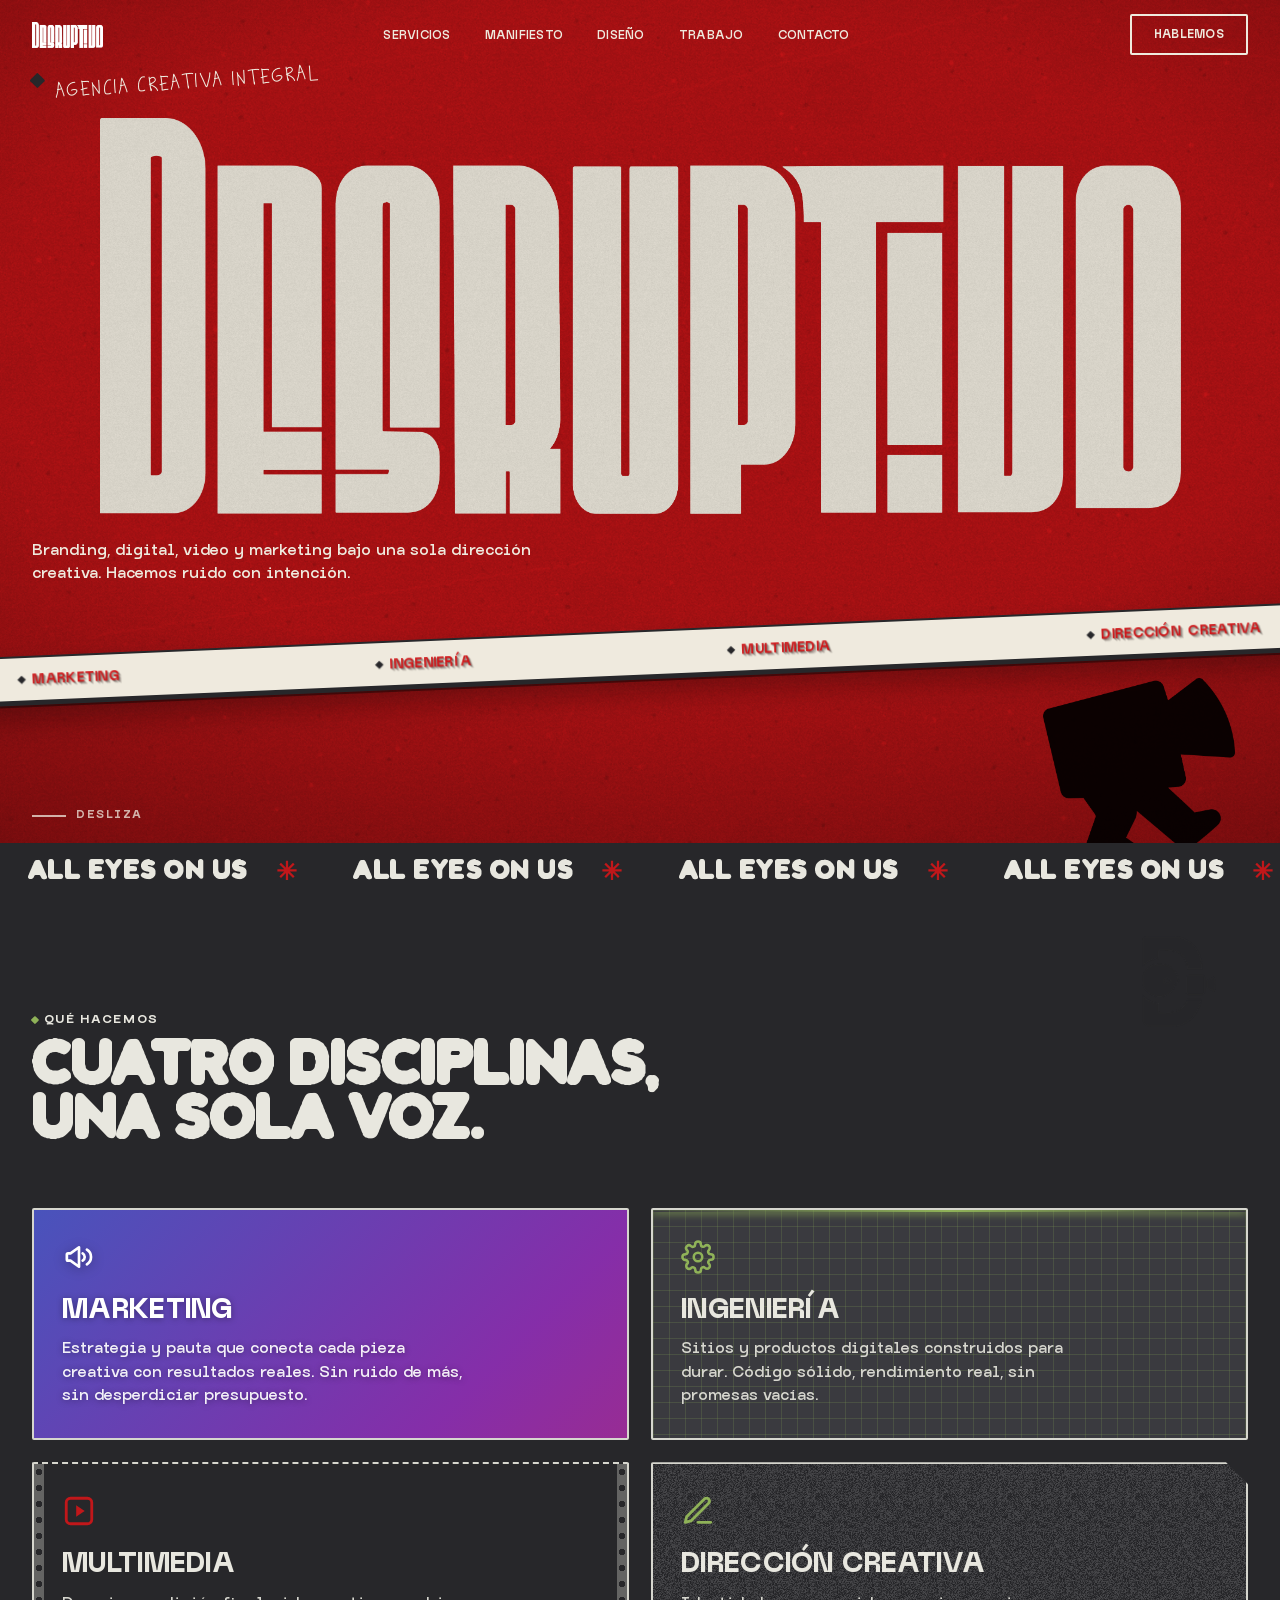
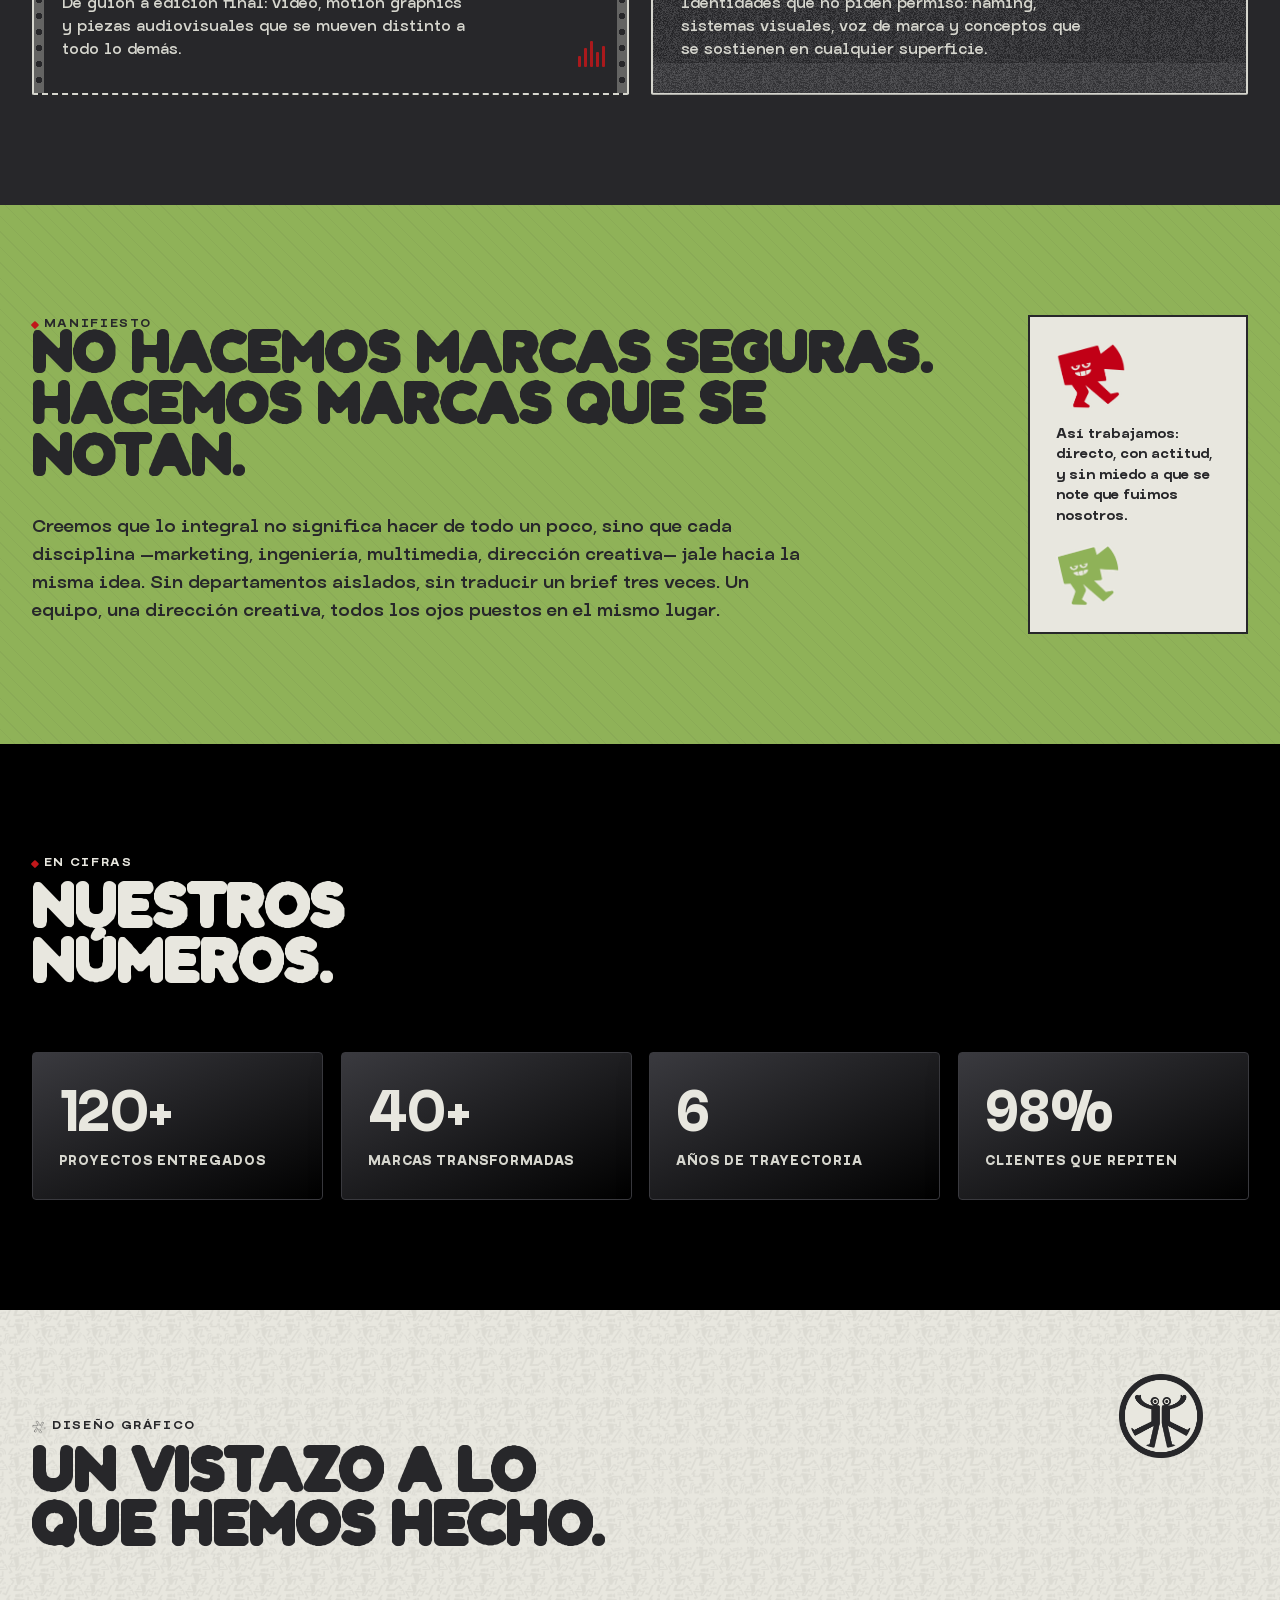
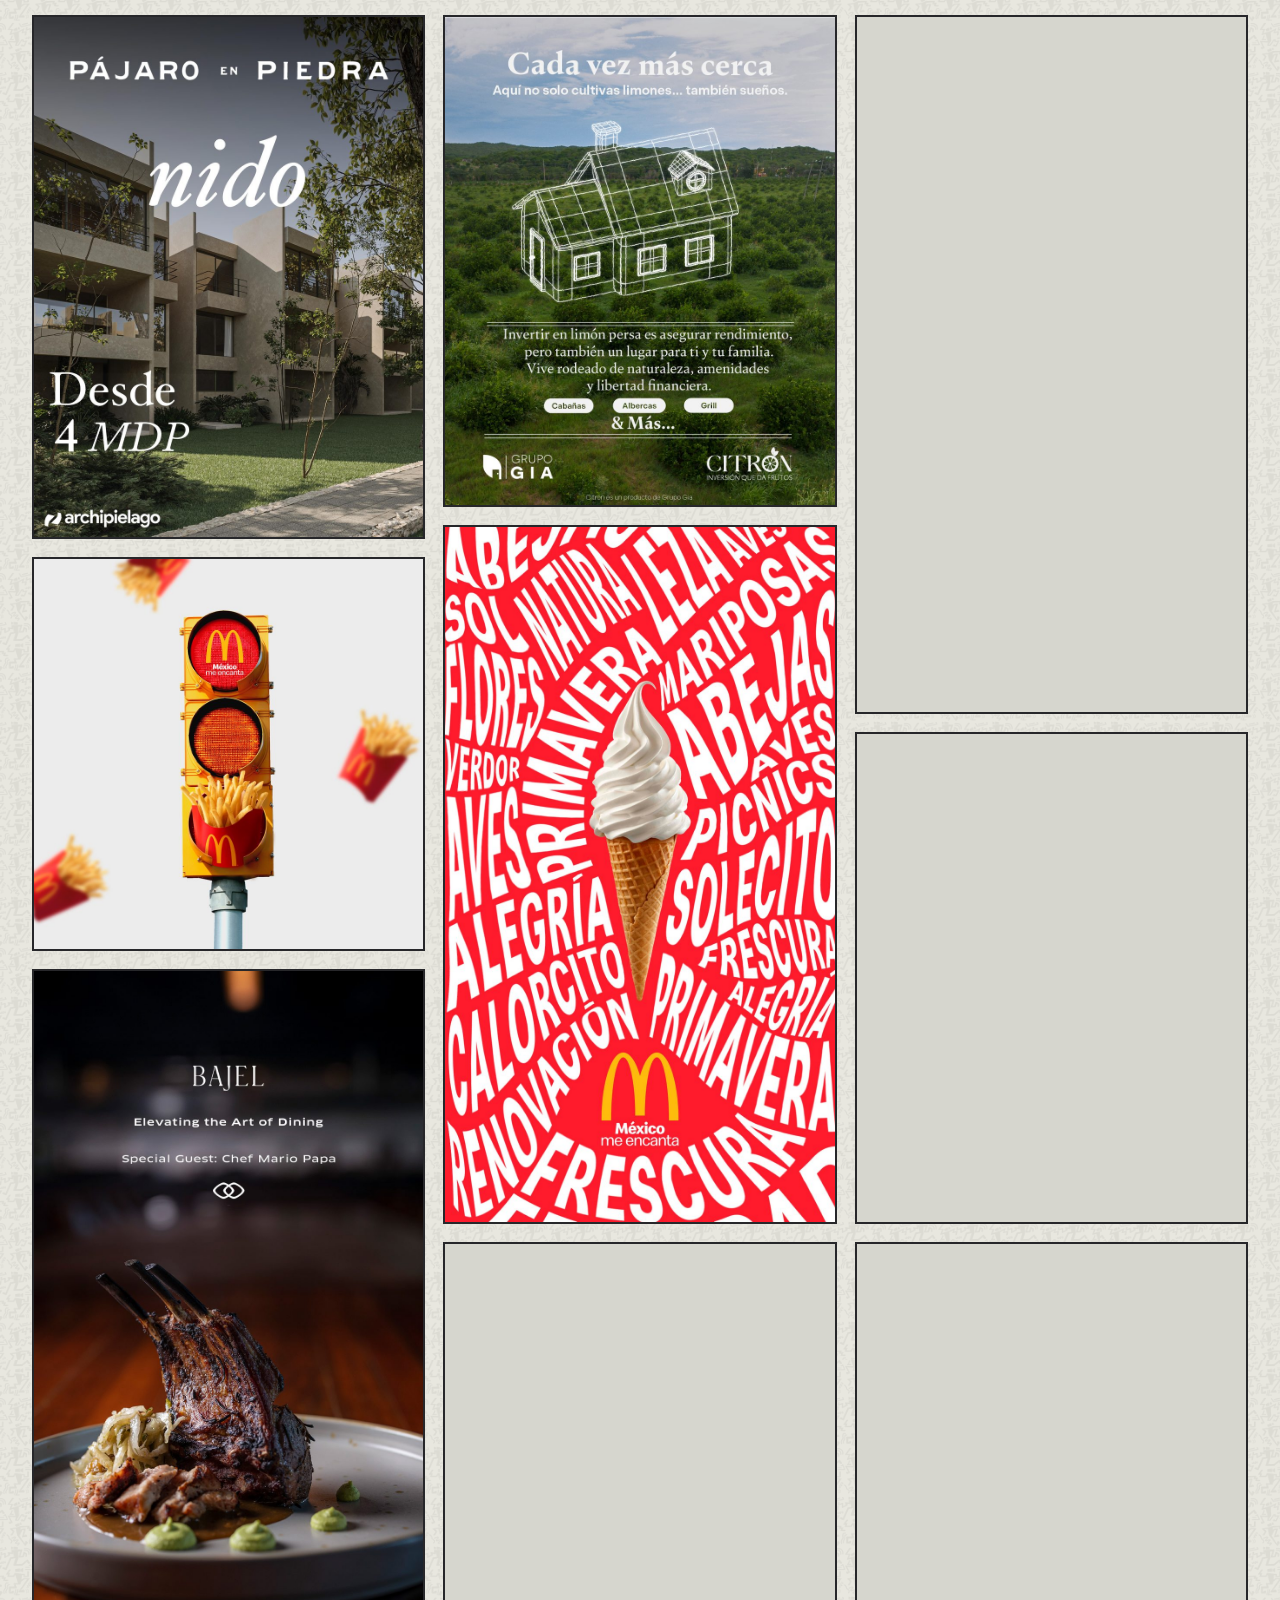
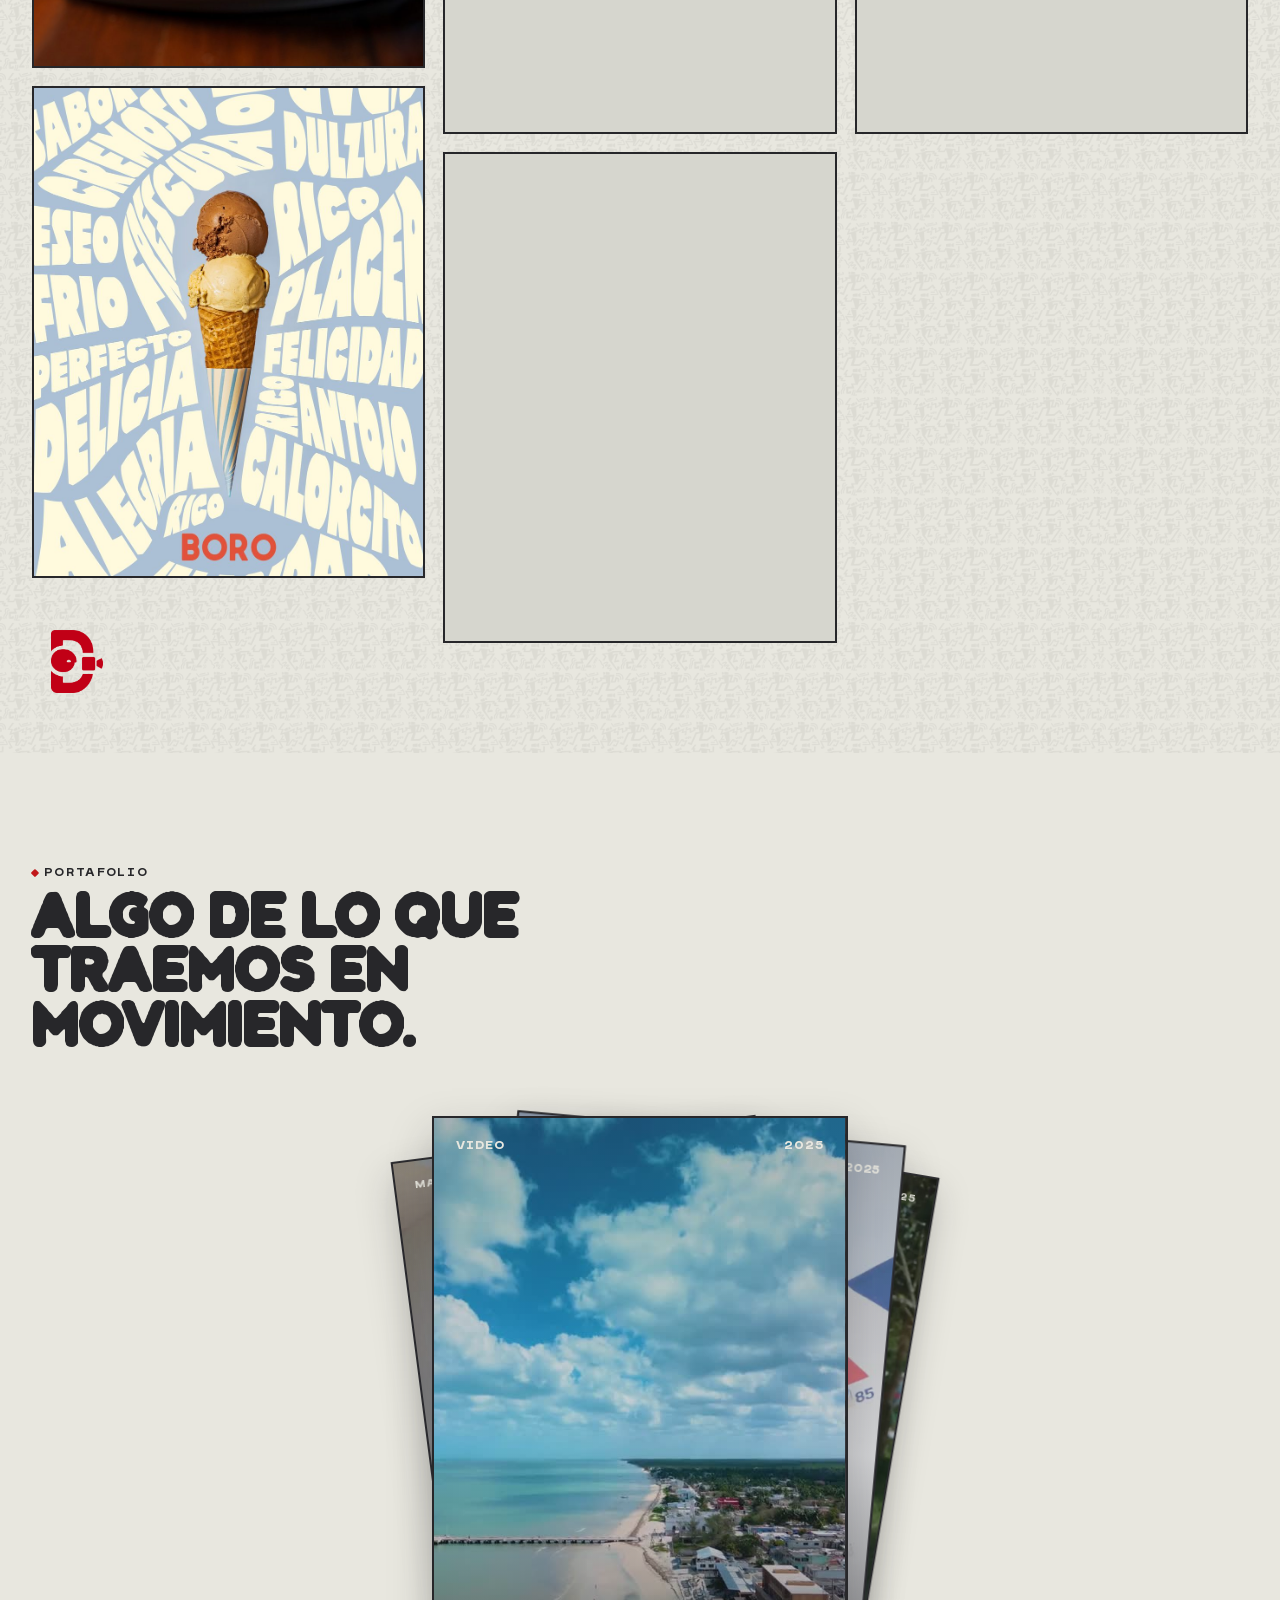
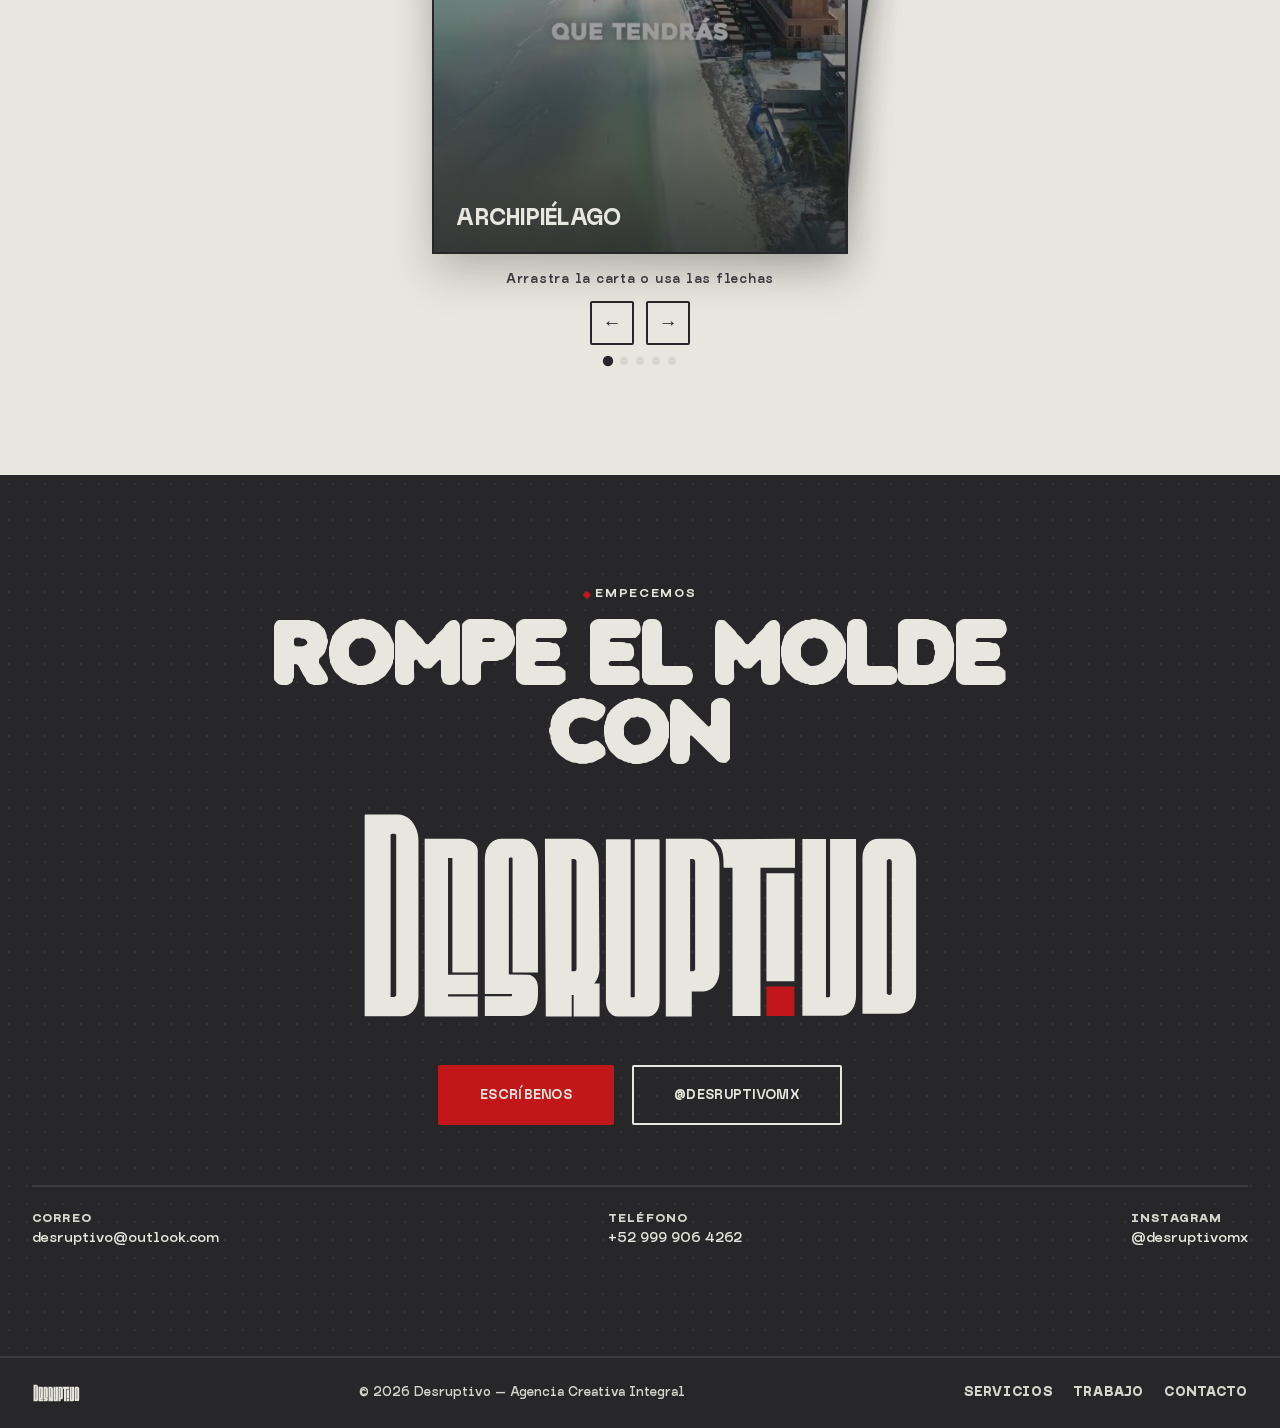
==== index.html @ cf0b1ca1 "Portafolio: agregar dos videos mas al mazo (5 cartas) - Recorrido residencial (0722_23_): 58MB -> 4." ====
<!DOCTYPE html>
<html lang="es">
<head>
<meta charset="UTF-8">
<meta name="viewport" content="width=device-width, initial-scale=1.0">
<meta name="color-scheme" content="light only">
<meta name="theme-color" content="#e8e7df">
<title>DESRUPTIVO — Agencia Creativa Integral</title>
<style>
  @font-face{font-family:'Squid Boy';src:url('fonts/SquidBoy.woff2') format('woff2');font-weight:400;font-display:swap;}
  @font-face{font-family:'Squid Boy';src:url('fonts/SquidBoy-Bold.woff2') format('woff2');font-weight:700;font-display:swap;}
  @font-face{font-family:'New Black';src:url('fonts/NewBlack-Regular.woff2') format('woff2');font-weight:400;font-display:swap;}
  @font-face{font-family:'New Black';src:url('fonts/NewBlack-Medium.woff2') format('woff2');font-weight:500;font-display:swap;}
  @font-face{font-family:'New Black';src:url('fonts/NewBlack-SemiBold.woff2') format('woff2');font-weight:600;font-display:swap;}
  @font-face{font-family:'New Black';src:url('fonts/NewBlack-Bold.woff2') format('woff2');font-weight:700;font-display:swap;}
  @font-face{font-family:'New Black';src:url('fonts/NewBlack-ExtraBold.woff2') format('woff2');font-weight:800;font-display:swap;}
  @font-face{font-family:'Monoglyphic';src:url('fonts/Monoglyphic-VF.woff2') format('woff2');font-weight:100 900;font-display:swap;}
  @font-face{font-family:'Casual Human';src:url('fonts/CasualHuman.woff2') format('woff2');font-weight:400;font-display:swap;}
  @font-face{font-family:'Casual Human';src:url('fonts/CasualHuman-Bold.woff2') format('woff2');font-weight:700;font-display:swap;}
  :root{
    --f-display:'Squid Boy','New Black',sans-serif;
    --f-wide:'New Black','Squid Boy',sans-serif;
    --f-mono:'Monoglyphic',ui-monospace,monospace;
    color-scheme:light;
    --carbon:#27272a;
    --cream:#e8e7df;
    --red:#c1171a;
    --grey:#d6d6ce;
    --green:#8fb258;
    --carbon-soft:#3a3a3f;
    --red-ink:#cf1417;
    --paper:#efeade;
  }
  *{margin:0;padding:0;box-sizing:border-box;}
  html{scroll-behavior:smooth;overflow-x:clip;}
  body{
    overflow-x:clip;
    background:var(--cream);
    color:var(--carbon);
    font-family:var(--f-mono);
    font-weight:450;
    overflow-x:hidden;
    -webkit-font-smoothing:antialiased;
  }
  ::selection{background:var(--red);color:var(--cream);}

  h1,h2,.display{
    font-family:var(--f-display);
    font-weight:700;
    text-transform:uppercase;
    letter-spacing:0;
    line-height:0.95;
  }
  h3{
    font-family:var(--f-wide);
    font-weight:800;
    text-transform:uppercase;
    letter-spacing:.01em;
    word-spacing:-.18em;
    line-height:1;
  }
  nav.links a,.nav-cta,.btn-primary,.btn-ghost,.stat-number{word-spacing:-.15em;}

  a{color:inherit;text-decoration:none;}
  img{display:block;max-width:100%;}

  .eyebrow{
    font-family:var(--f-mono);
    font-weight:600;
    font-size:.74rem;
    letter-spacing:.14em;
    text-transform:uppercase;
    display:inline-flex;
    align-items:center;
    gap:.5em;
  }
  .eyebrow-hero{
    font-family:'Casual Human', var(--f-mono);
    font-weight:700;
    font-size:1.35rem;
    letter-spacing:.02em;
  }
  .eyebrow-hero .eyebrow-text{transform:rotate(-4deg);}
  .eyebrow::before{
    content:"";
    width:.5em;height:.5em;
    background:var(--red);
    display:inline-block;
    border-radius:1px;
    transform:rotate(45deg);
  }

  /* ---------- GLITCH EN SUBTÍTULOS (eyebrow) ---------- */
  .eyebrow-text{position:relative;display:inline-block;}
  .eyebrow-text::before,
  .eyebrow-text::after{
    content:attr(data-text);
    position:absolute;
    top:0;left:0;
    width:100%;
    opacity:0;
    pointer-events:none;
  }
  .eyebrow-text::before{
    color:var(--red);
    animation:eyebrowGlitch 6.4s infinite;
  }
  .eyebrow-text::after{
    color:var(--green);
    animation:eyebrowGlitch 6.4s infinite;
    animation-delay:.09s;
  }
  @keyframes eyebrowGlitch{
    0%,39%,45%,100%{opacity:0;transform:translate(0,0);clip-path:inset(0 0 0 0);}
    40%{opacity:.85;transform:translate(3px,-2px);clip-path:inset(10% 0 65% 0);}
    41%{opacity:0;}
    42%{opacity:.85;transform:translate(-3px,1px);clip-path:inset(55% 0 15% 0);}
    43%{opacity:0;}
    44%{opacity:.7;transform:translate(2px,2px);clip-path:inset(30% 0 40% 0);}
  }

  .wrap{max-width:1280px;margin:0 auto;padding:0 32px;}

  :focus-visible{outline:3px solid var(--red);outline-offset:3px;}
  @media (hover:none) and (pointer:coarse){
    :focus-visible{outline:none;}
  }

  /* ---------- NAV ---------- */
  header{
    position:fixed;top:0;left:0;right:0;z-index:100;
    background:transparent;
    border-bottom:2px solid transparent;
    transition:background .3s ease, border-color .3s ease, backdrop-filter .3s ease;
  }
  header.is-solid{
    background:rgba(232,231,223,.9);
    backdrop-filter:blur(10px);
    border-bottom-color:var(--carbon);
  }
  /* Sobre el rojo: logotipo y enlaces en crema */
  header:not(.is-solid) .nav-logo img{filter:brightness(0) invert(1);}
  header:not(.is-solid) nav.links a{color:var(--paper);}
  header:not(.is-solid) nav.links a::after{background:var(--paper);}
  header:not(.is-solid) .burger span{background:var(--paper);}
  header:not(.is-solid) .nav-cta{
    background:transparent;color:var(--paper);border-color:var(--paper);
  }
  header:not(.is-solid) .nav-cta:hover{background:var(--paper);color:var(--red-ink);border-color:var(--paper);}
  .nav-inner{
    max-width:1280px;margin:0 auto;padding:14px 32px;
    display:flex;align-items:center;justify-content:space-between;
  }
  .nav-logo img{height:26px;width:auto;display:block;}
  .nav-logo svg{height:26px;width:auto;display:block;}
  nav.links{display:flex;gap:34px;}
  nav.links a{
    font-family:var(--f-wide);
    font-weight:600;font-size:.8rem;letter-spacing:.02em;
    text-transform:uppercase;position:relative;padding:4px 0;
  }
  nav.links a::after{
    content:"";position:absolute;left:0;bottom:0;height:2px;width:0;
    background:var(--red);transition:width .25s ease;
  }
  nav.links a:hover::after{width:100%;}
  .nav-cta{
    background:var(--carbon);color:var(--cream);
    padding:10px 22px;font-weight:700;font-size:.78rem;
    font-family:var(--f-wide);
    text-transform:uppercase;letter-spacing:.02em;
    border:2px solid var(--carbon);border-radius:2px;
    transition:transform .2s ease, background .2s ease;
  }
  .nav-cta:hover{background:var(--red);border-color:var(--red);transform:translate(-2px,-2px);}
  .burger{display:none;background:none;border:none;cursor:pointer;padding:6px;}
  .burger span{display:block;width:24px;height:3px;background:var(--carbon);margin:5px 0;}

  /* ---------- HERO: SERIGRAFÍA ROJA ---------- */
  .hero{
    position:relative;
    min-height:100svh;
    display:flex;flex-direction:column;
    padding:64px 0 0;
    overflow:hidden;
    background:var(--red-ink);
    isolation:isolate;
  }
  /* Capa de impresión: grano de papel, rayones y viñeta */
  .hero-print{
    position:absolute;inset:0;z-index:1;pointer-events:none;
    background:
      url('img/textura-rayones.png') center/cover no-repeat,
      url('img/textura-grano.png') 0 0/220px 220px repeat;
    background-blend-mode:overlay, overlay;
    opacity:.42;
    mix-blend-mode:multiply;
  }
  .hero::after{
    content:"";position:absolute;inset:0;z-index:1;pointer-events:none;
    background:radial-gradient(120% 90% at 50% 38%, transparent 42%, rgba(20,4,4,.55) 100%);
  }
  .hero-inner{
    position:relative;z-index:3;width:100%;
    flex:1;
    display:flex;flex-direction:column;justify-content:center;
    gap:clamp(14px,2.4vh,26px);
    padding:0 0 clamp(70px,14vh,150px);
  }
  .hero-tag{padding:0 22px;}
  .hero-tag .eyebrow{color:var(--paper);}
  .hero-tag .eyebrow::before{background:var(--carbon);}

  /* Logotipo completo, en crema, con grano dentro de las letras */
  .hero-word{
    position:relative;display:block;
    padding:0 22px;
  }
  .hero-word-ink{
    display:block;width:100%;position:relative;
    aspect-ratio:3591/1316;
    background:var(--paper);
    -webkit-mask:url('img/logo-desruptivo.png') center/contain no-repeat;
    mask:url('img/logo-desruptivo.png') center/contain no-repeat;
  }
  .hero-word-ink::after{
    content:"";position:absolute;inset:0;
    background:url('img/textura-grano.png') 0 0/170px 170px repeat;
    mix-blend-mode:multiply;
    opacity:.2;
  }
  .hero-sub{padding:0 22px;}
  .hero-sub p{
    font-size:.95rem;max-width:44ch;font-weight:450;line-height:1.5;
    color:var(--paper);
  }

  /* Tira de disciplinas: cinta diagonal con volumen */
  .hero-disc{
    list-style:none;
    width:104%;margin:clamp(8px,1.8vh,22px) 0 0 -2%;
    transform:rotate(-2.4deg) rotateX(9deg);
    transform-origin:50% 50%;
    background:var(--paper);
    border-top:2px solid var(--carbon);
    padding:11px clamp(24px,3.4vw,46px);
    display:flex;align-items:center;justify-content:space-between;
    gap:clamp(6px,2vw,28px);
    /* grosor del papel + sombra proyectada */
    box-shadow:
      0 5px 0 0 var(--carbon),
      0 7px 0 0 rgba(24,4,4,.55),
      0 18px 30px rgba(24,4,4,.4);
    overflow:hidden;
  }
  .hero-disc li{
    font-family:var(--f-wide);
    font-size:clamp(.62rem,2.2vw,.92rem);
    font-weight:700;
    letter-spacing:.02em;word-spacing:-.14em;
    text-transform:uppercase;
    color:var(--red-ink);
    white-space:nowrap;
    display:flex;align-items:center;gap:.5em;
    /* extrusión de las letras */
    text-shadow:
      1px 1px 0 rgba(24,4,4,.35),
      2px 2px 0 rgba(24,4,4,.22),
      3px 3px 0 rgba(24,4,4,.12);
    /* estado inicial: volteada hacia atrás */
    transform:perspective(520px) rotateX(-88deg);
    transform-origin:50% 100%;
    opacity:0;
    transition:transform .62s cubic-bezier(.18,.85,.24,1.02), opacity .3s ease;
  }
  .hero-disc li::before{
    content:"";
    width:6px;height:6px;background:var(--carbon);
    transform:rotate(45deg);flex:none;
  }
  .hero-disc.in li{transform:perspective(520px) rotateX(0deg);opacity:1;}
  .hero-disc.in li:nth-child(1){transition-delay:.06s;}
  .hero-disc.in li:nth-child(2){transition-delay:.2s;}
  .hero-disc.in li:nth-child(3){transition-delay:.34s;}
  .hero-disc.in li:nth-child(4){transition-delay:.48s;}
  .disc-short{display:none;}
  @media (max-width:620px){
    .hero-disc{padding:10px 20px;gap:4px;justify-content:space-between;}
    .hero-disc li{font-size:.66rem;letter-spacing:0;gap:.35em;
      text-shadow:1px 1px 0 rgba(24,4,4,.3), 2px 2px 0 rgba(24,4,4,.16);}
    .hero-disc li::before{width:5px;height:5px;}
    .disc-short{display:inline;}
    .disc-long{display:none;}
  }
  @media (prefers-reduced-motion:reduce){
    .hero-disc li{transform:none;opacity:1;transition:none;}
  }

  /* La mascota como silueta impresa */
  .hero-mascot{
    position:absolute;
    right:6%;
    bottom:54px;
    width:min(300px, 21vw);
    z-index:2;
    cursor:pointer;
    filter:brightness(0) saturate(0);
    opacity:.92;
    animation:mascotBob 3.6s ease-in-out infinite;
  }
  @keyframes mascotBob{
    0%,100%{transform:translateY(0) rotate(-2deg);}
    50%{transform:translateY(-12px) rotate(2deg);}
  }

  .marquee{
    position:relative;z-index:2;
    margin-top:clamp(20px,4vh,48px);
    background:var(--carbon);
    overflow:hidden;
    padding:14px 0;
  }
  .marquee-track{
    display:flex;width:max-content;
    animation:scrollLeft 22s linear infinite;
  }
  .marquee-track span{
    font-family:var(--f-display);
    font-weight:700;text-transform:uppercase;
    font-size:1.55rem;letter-spacing:.02em;color:var(--cream);
    padding:0 28px;white-space:nowrap;
    display:flex;align-items:center;gap:28px;
  }
  .marquee-track span::after{content:"✳\FE0E";color:var(--red);font-family:sans-serif;}
  @keyframes scrollLeft{
    from{transform:translateX(0);}
    to{transform:translateX(-50%);}
  }

  .scroll-cue{
    position:absolute;left:20px;bottom:calc(54px + 16px);z-index:4;
    display:flex;align-items:center;gap:10px;
    font-family:var(--f-mono);
    font-size:.68rem;font-weight:600;letter-spacing:.14em;text-transform:uppercase;
    color:var(--paper);opacity:.75;
  }
  .scroll-cue .line{animation:cueSlide 2.4s ease-in-out infinite;}
  @keyframes cueSlide{0%,100%{transform:scaleX(1);opacity:1;}50%{transform:scaleX(.4);opacity:.5;}}
  @media (prefers-reduced-motion:reduce){.scroll-cue .line{animation:none;}}
  @media (min-width:901px){.scroll-cue{left:32px;bottom:calc(58px + 20px);}}
  .scroll-cue .line{width:34px;height:2px;background:var(--paper);}

  /* ---------- SECTION GENERIC ---------- */
  section{position:relative;padding:110px 0;}
  .section-head{max-width:680px;margin-bottom:56px;}
  .section-head .eyebrow{margin-bottom:16px;}
  .section-head h2{font-size:clamp(2.2rem,5vw,3.6rem);}

  /* ---------- SERVICIOS ---------- */
  .services{background:var(--carbon);color:var(--cream);}
  .services .eyebrow::before{background:var(--green);}
  .ticket-grid{
    display:grid;
    grid-template-columns:repeat(2,1fr);
    gap:22px;
  }
  .ticket{
    border:2px solid var(--grey);
    border-radius:2px;
    padding:30px 28px;
    position:relative;
    transition:transform .25s ease, border-color .25s ease, background .25s ease;
  }
  .ticket::before{
    content:attr(data-mark);
    position:absolute;top:16px;right:20px;
    font-size:.68rem;font-weight:700;letter-spacing:.1em;
    color:var(--grey);
  }
  .ticket:hover{
    transform:translate(-4px,-4px);
    border-color:var(--red);
    background:var(--carbon-soft);
  }
  .ticket h3{
    font-size:1.9rem;margin-bottom:14px;color:var(--cream);position:relative;z-index:2;
  }
  .ticket p{font-size:.94rem;line-height:1.55;color:var(--grey);max-width:34ch;position:relative;z-index:2;}
  .ticket-icon{
    display:block;
    width:34px;height:34px;
    margin-bottom:20px;
    color:var(--red);
    position:relative;z-index:2;
    transition:transform .4s cubic-bezier(.34,1.56,.64,1), color .3s ease;
  }
  .ticket{isolation:isolate;}

  /* ======================================================
     MARKETING: degradado tipo redes sociales + iconos flotantes
  ====================================================== */
  .ticket--marketing{position:relative;overflow:hidden;}
  .ticket--marketing::before{
    content:"";position:absolute;inset:0;z-index:0;
    background:linear-gradient(135deg,#4f5bd5,#962fbf,#d62976,#fa7e1e,#feda75);
    background-size:300% 300%;
    opacity:.85;
    animation:socialGradient 6s ease infinite;
  }
  @keyframes socialGradient{
    0%{background-position:0% 50%;}
    50%{background-position:100% 50%;}
    100%{background-position:0% 50%;}
  }
  .ticket--marketing .ticket-icon{color:#fff;filter:drop-shadow(0 2px 6px rgba(0,0,0,.35));}
  .ticket--marketing h3, .ticket--marketing p{color:#fff;text-shadow:0 1px 6px rgba(0,0,0,.35);}
  .ticket--marketing p{color:rgba(255,255,255,.92);}
  .social-float{
    position:absolute;z-index:1;color:#fff;opacity:0;
    filter:drop-shadow(0 2px 4px rgba(0,0,0,.3));
    animation:socialFloat 5s ease-in infinite;
  }
  .social-float svg{width:100%;height:100%;display:block;}
  .social-float.sf1{left:14%;bottom:-10%;width:22px;height:22px;animation-delay:0s;}
  .social-float.sf2{left:38%;bottom:-10%;width:18px;height:18px;animation-delay:1.1s;}
  .social-float.sf3{left:62%;bottom:-10%;width:24px;height:24px;animation-delay:2.2s;}
  .social-float.sf4{left:82%;bottom:-10%;width:18px;height:18px;animation-delay:3.3s;}
  @keyframes socialFloat{
    0%{opacity:0;transform:translateY(0) rotate(0deg);}
    12%{opacity:.9;}
    80%{opacity:.7;}
    100%{opacity:0;transform:translateY(-160px) rotate(18deg);}
  }
  .ticket--marketing:hover .ticket-icon{transform:rotate(-8deg) scale(1.15);}
  .ticket--marketing:hover{border-color:#fff;}

  /* ======================================================
     INGENIERIA: grid de plano técnico + pulso de circuito
  ====================================================== */
  .ticket--ingenieria{position:relative;overflow:hidden;background:
    linear-gradient(var(--carbon-soft) 0 0);
  }
  .ticket--ingenieria::before{
    content:"";position:absolute;inset:0;z-index:0;
    background-image:
      linear-gradient(rgba(143,178,88,.18) 1px, transparent 1px),
      linear-gradient(90deg, rgba(143,178,88,.18) 1px, transparent 1px);
    background-size:16px 16px;
    animation:blueprintDrift 8s linear infinite;
  }
  @keyframes blueprintDrift{
    0%{background-position:0 0, 0 0;}
    100%{background-position:32px 16px, 16px 32px;}
  }
  .ticket--ingenieria::after{
    content:"";position:absolute;left:0;right:0;height:2px;z-index:1;
    background:linear-gradient(90deg, transparent, var(--green), transparent);
    top:0;
    animation:circuitScan 3.4s linear infinite;
    box-shadow:0 0 8px 1px var(--green);
  }
  @keyframes circuitScan{
    0%{top:0;opacity:0;}
    5%{opacity:1;}
    95%{opacity:1;}
    100%{top:100%;opacity:0;}
  }
  .ticket--ingenieria .ticket-icon{color:var(--green);animation:gearSpin 6s linear infinite;}
  @keyframes gearSpin{
    from{transform:rotate(0deg);}
    to{transform:rotate(360deg);}
  }
  .ticket--ingenieria:hover .ticket-icon{animation-duration:1.2s;}
  .ticket--ingenieria:hover{border-color:var(--green);}

  /* ======================================================
     MULTIMEDIA: cinta de película + ecualizador en vivo
  ====================================================== */
  .ticket--multimedia{
    position:relative;overflow:hidden;
    border-top-width:2px;border-bottom-width:2px;
    border-top-style:dashed;border-bottom-style:dashed;
  }
  .ticket--multimedia::before{
    content:"";position:absolute;top:0;bottom:0;left:0;width:10px;z-index:0;
    background-image:radial-gradient(circle, var(--carbon) 3px, transparent 3.5px);
    background-size:10px 16px;
    background-color:var(--grey);
    opacity:.35;
    animation:filmScroll 1.2s linear infinite;
  }
  .ticket--multimedia::after{
    content:"";position:absolute;top:0;bottom:0;right:0;width:10px;z-index:0;
    background-image:radial-gradient(circle, var(--carbon) 3px, transparent 3.5px);
    background-size:10px 16px;
    background-color:var(--grey);
    opacity:.35;
    animation:filmScroll 1.2s linear infinite;
  }
  @keyframes filmScroll{
    from{background-position-y:0;}
    to{background-position-y:16px;}
  }
  .eq-bars{position:absolute;right:22px;bottom:26px;display:flex;align-items:flex-end;gap:3px;height:26px;z-index:1;opacity:.85;}
  .eq-bars span{display:block;width:3px;background:var(--red);border-radius:1px;animation:eqBounce 1s ease-in-out infinite;}
  .eq-bars span:nth-child(1){animation-delay:0s;height:40%;}
  .eq-bars span:nth-child(2){animation-delay:.15s;height:70%;}
  .eq-bars span:nth-child(3){animation-delay:.3s;height:100%;}
  .eq-bars span:nth-child(4){animation-delay:.45s;height:55%;}
  .eq-bars span:nth-child(5){animation-delay:.6s;height:80%;}
  @keyframes eqBounce{
    0%,100%{transform:scaleY(.4);}
    50%{transform:scaleY(1);}
  }
  .ticket--multimedia .ticket-icon{position:relative;z-index:2;}
  .ticket--multimedia:hover .ticket-icon{transform:scale(1.18);color:var(--red);}
  .ticket--multimedia:hover{border-color:var(--red);}

  /* ======================================================
     DIRECCION CREATIVA: ruido de TV en blanco y negro
  ====================================================== */
  .ticket--creativa{
    position:relative;overflow:hidden;
    clip-path:polygon(0 0, calc(100% - 22px) 0, 100% 22px, 100% 100%, 0 100%);
  }
  .ticket--creativa::before{
    content:"";position:absolute;inset:0;z-index:0;
    background-image:url("img/textura-tv-ruido.png");
    background-size:64px 256px;
    image-rendering:pixelated;
    opacity:.16;
    mix-blend-mode:screen;
    animation:tvNoise .35s steps(6) infinite;
  }
  @keyframes tvNoise{
    0%{background-position:0 0;}
    100%{background-position:0 -256px;}
  }
  .ticket--creativa::after{
    content:"";position:absolute;left:0;right:0;height:14%;z-index:1;
    background:rgba(255,255,255,.06);
    animation:filmRoll 2.6s linear infinite;
    pointer-events:none;
  }
  @keyframes filmRoll{
    0%{top:-14%;}
    100%{top:100%;}
  }
  .ticket--creativa .ticket-icon{color:var(--green);}
  .ticket--creativa:hover{border-color:var(--green);}
  .ticket--creativa:hover .ticket-icon{transform:rotate(-12deg) translateY(-2px);color:var(--green);}
  .ticket--creativa:hover::before{opacity:.28;animation-duration:.15s;}

  /* ---------- MANIFIESTO ---------- */
  .manifesto{
    background:
      repeating-linear-gradient(45deg, transparent 0 10px, rgba(39,39,42,.05) 10px 11px),
      var(--green);
    color:var(--carbon);
  }
  .manifesto .wrap{display:flex;gap:60px;align-items:flex-start;flex-wrap:wrap;}
  .manifesto-text{flex:1 1 560px;}
  .manifesto-text h2{
    font-size:clamp(2rem,4.6vw,3.4rem);
    margin-bottom:26px;
  }
  .manifesto-text p{
    font-size:1.1rem;line-height:1.6;font-weight:500;max-width:56ch;
  }
  .manifesto-side{
    flex:0 0 220px;
    border:2px solid var(--carbon);
    padding:26px;
    background:var(--cream);
  }
  .manifesto-side .icon{width:70px;margin-bottom:16px;}
  .manifesto-side p{font-size:.85rem;line-height:1.5;font-weight:600;}

  /* ---------- NUESTROS NUMEROS ---------- */
  .stats{background:#000;color:var(--cream);}
  .stats .eyebrow{color:var(--cream);}
  .stats-grid{
    display:grid;
    grid-template-columns:repeat(4,1fr);
    gap:18px;
    perspective:1400px;
  }
  .stat-item{
    padding:0;
    border-top:none;
  }
  /* La tarjeta real: la que salta en 3D y se inclina con el mouse */
  .stat-card{
    position:relative;
    height:100%;
    padding:30px 26px;
    background:linear-gradient(155deg,var(--carbon-soft) 0%,#000 100%);
    border:1px solid var(--carbon-soft);
    border-radius:4px;
    transform-style:preserve-3d;
    will-change:transform;
    box-shadow:0 0 0 rgba(0,0,0,0);
    transition:transform .12s ease-out, box-shadow .35s ease;
  }
  .stat-card::after{
    content:"";
    position:absolute;inset:0;
    border-radius:4px;
    border:1px solid transparent;
    pointer-events:none;
    transition:border-color .35s ease;
  }
  .stat-card:hover::after{border-color:var(--red);}
  /* Salto 3D al entrar en pantalla */
  .stat-item.reveal{opacity:1;transform:none;transition:none;}
  .stat-item .stat-card{opacity:0;transform:translateY(30px) rotateX(-40deg) scale(.85);}
  .stat-item.in .stat-card{
    animation:statPop .8s cubic-bezier(.22,1.6,.4,1) forwards;
  }
  @keyframes statPop{
    0%{opacity:0;transform:translateY(40px) rotateX(-40deg) scale(.8);box-shadow:0 0 0 rgba(0,0,0,0);}
    60%{opacity:1;transform:translateY(-6px) rotateX(6deg) scale(1.04);box-shadow:0 24px 40px rgba(0,0,0,.5);}
    100%{opacity:1;transform:translateY(0) rotateX(0) scale(1);box-shadow:0 14px 30px rgba(0,0,0,.35);}
  }
  .stat-number{
    display:block;
    font-family:var(--f-wide);
    font-weight:800;letter-spacing:-.01em;
    font-size:clamp(2.4rem,5.5vw,3.8rem);
    line-height:1;
    color:var(--cream);
  }
  /* ---------- GLITCH EN LOS NUMEROS ---------- */
  .stat-number-glitch{position:relative;display:inline-block;}
  .stat-number-glitch::before,
  .stat-number-glitch::after{
    content:attr(data-text);
    position:absolute;top:0;left:0;width:100%;
    opacity:0;pointer-events:none;
  }
  .stat-number-glitch::before{color:var(--red);animation:statGlitch 4.4s infinite;}
  .stat-number-glitch::after{color:var(--green);animation:statGlitch 4.4s infinite;animation-delay:.08s;}
  .stats-grid .stat-item:nth-child(1) .stat-number-glitch::before,
  .stats-grid .stat-item:nth-child(1) .stat-number-glitch::after{animation-delay:0s;}
  .stats-grid .stat-item:nth-child(2) .stat-number-glitch::before,
  .stats-grid .stat-item:nth-child(2) .stat-number-glitch::after{animation-delay:.35s;}
  .stats-grid .stat-item:nth-child(3) .stat-number-glitch::before,
  .stats-grid .stat-item:nth-child(3) .stat-number-glitch::after{animation-delay:.7s;}
  .stats-grid .stat-item:nth-child(4) .stat-number-glitch::before,
  .stats-grid .stat-item:nth-child(4) .stat-number-glitch::after{animation-delay:1.05s;}
  @keyframes statGlitch{
    0%,93%,100%{opacity:0;transform:translate(0,0);clip-path:inset(0 0 0 0);}
    94%{opacity:.9;transform:translate(5px,-4px);clip-path:inset(10% 0 60% 0);}
    95%{opacity:0;}
    96%{opacity:.85;transform:translate(-5px,3px);clip-path:inset(55% 0 10% 0);}
    97%{opacity:0;}
    98%{opacity:.7;transform:translate(3px,3px);clip-path:inset(25% 0 45% 0);}
  }
  .stat-label{
    display:block;
    margin-top:12px;
    font-size:.78rem;
    font-weight:700;
    text-transform:uppercase;
    letter-spacing:.08em;
    color:var(--grey);
  }

  /* ---------- WORK ---------- */
  /* overflow-x:clip contiene el mazo: las cartas van rotadas hasta 7.4
     grados y al pasar salen a translate3d(120%), muy fuera de su caja.
     'clip' en vez de 'hidden' para no crear un contenedor de scroll. */
  .work{background:var(--cream);overflow-x:clip;}
  .work-card{
    aspect-ratio:9/16;
    border:2px dashed var(--carbon);
    position:relative;overflow:hidden;
    transition:border-style .2s ease;
  }
  .work-card:hover{border-style:solid;}
  .wc-video{
    position:absolute;inset:0;
    width:100%;height:100%;
    object-fit:cover;
    z-index:0;
  }
  .wc-overlay{
    position:absolute;inset:0;
    background:linear-gradient(to top, rgba(39,39,42,.82) 0%, rgba(39,39,42,.15) 55%, rgba(39,39,42,.35) 100%);
    z-index:1;
  }
  .wc-content{
    position:relative;z-index:2;
    height:100%;
    display:flex;flex-direction:column;justify-content:space-between;
    padding:22px;
    color:var(--cream);
  }
  .work-card .wc-top{
    display:flex;justify-content:space-between;font-size:.72rem;
    font-weight:700;letter-spacing:.08em;text-transform:uppercase;
  }
  .wc-plus{
    width:46px;height:46px;border:2px solid var(--cream);border-radius:50%;
    display:flex;align-items:center;justify-content:center;font-size:1.4rem;
    align-self:flex-start;color:var(--cream);
  }
  .work-card h3{font-size:1.5rem;}

  /* ---------- CONTACT ---------- */
  .contact{
    background:var(--carbon);color:var(--cream);
    position:relative;overflow:hidden;
  }
  .contact::before{
    content:"";position:absolute;inset:0;
    background:radial-gradient(circle, var(--cream) 1.4px, transparent 1.4px);
    background-size:18px 18px;
    opacity:.06;
  }
  .contact .wrap{position:relative;z-index:2;text-align:center;}
  .contact .eyebrow{color:var(--cream);justify-content:center;margin-bottom:22px;}
  .contact h2{
    font-size:clamp(2.4rem,7vw,5.2rem);
    margin-bottom:34px;
  }
  .contact h2 .dot{color:var(--red);}
  .contact-logo{
    display:flex;justify-content:center;
    margin:-8px 0 40px;
  }
  .contact-logo svg{
    width:clamp(220px, 46vw, 620px);
    height:auto;
  }
  .contact-actions{
    display:flex;justify-content:center;gap:18px;flex-wrap:wrap;margin-bottom:60px;
  }
  .btn-primary{
    background:var(--red);color:var(--cream);
    padding:18px 40px;font-weight:700;text-transform:uppercase;
    font-family:var(--f-wide);
    letter-spacing:.02em;font-size:.9rem;border-radius:2px;
    border:2px solid var(--red);
    transition:transform .2s ease, background .2s ease;
  }
  .btn-primary:hover{transform:translate(-3px,-3px);background:#a11215;}
  .btn-ghost{
    padding:18px 40px;font-weight:700;text-transform:uppercase;
    font-family:var(--f-wide);
    letter-spacing:.02em;font-size:.9rem;border-radius:2px;
    border:2px solid var(--cream);color:var(--cream);
    transition:transform .2s ease, background .2s ease, color .2s ease;
  }
  .btn-ghost:hover{transform:translate(-3px,-3px);background:var(--cream);color:var(--carbon);}
  .contact-meta{
    display:flex;justify-content:space-between;flex-wrap:wrap;gap:20px;
    border-top:2px solid var(--carbon-soft);padding-top:26px;
    text-align:left;font-size:.85rem;
  }
  .contact-meta .col span{display:block;color:var(--grey);font-size:.72rem;
    text-transform:uppercase;letter-spacing:.1em;margin-bottom:6px;font-weight:700;}

  /* ---------- FOOTER ---------- */
  footer{background:var(--carbon);border-top:2px solid var(--carbon-soft);padding:26px 0;}
  footer .wrap{
    display:flex;justify-content:space-between;align-items:center;flex-wrap:wrap;gap:14px;
  }
  footer .footer-logo{height:18px;width:auto;display:block;fill:var(--cream);}
  footer p{color:var(--grey);font-size:.78rem;}
  footer .fsocial{display:flex;gap:20px;}
  footer .fsocial a{color:var(--grey);font-size:.78rem;font-weight:700;text-transform:uppercase;letter-spacing:.06em;}
  footer .fsocial a:hover{color:var(--red);}

  /* ---------- REVEAL ---------- */
  .reveal{opacity:0;transform:translateY(24px);transition:opacity .7s ease, transform .7s ease;}
  .reveal.in{opacity:1;transform:translateY(0);}

  @media (prefers-reduced-motion: reduce){
    *{animation:none !important;transition:none !important;}
    .reveal{opacity:1;transform:none;}
  }

  /* ---------- NUEVOS ACENTOS ANIMADOS ---------- */
  .hero-star-deco{
    position:absolute;z-index:2;
    width:min(120px, 11vw);
    top:110px; right:6%;
    animation:spinWiggle 7s ease-in-out infinite;
    filter:drop-shadow(0 6px 10px rgba(39,39,42,.18));
  }
  @keyframes spinWiggle{
    0%,100%{transform:rotate(-8deg) scale(1);}
    50%{transform:rotate(14deg) scale(1.06);}
  }

  .services{position:relative;}
  .services-cam-deco{
    position:absolute;z-index:0;
    width:74px;top:36px;right:5%;
    opacity:.9;
    animation:slowSpin 24s linear infinite;
  }

  .manifesto-side{position:relative;overflow:visible;}
  .manifesto-mascot-deco{
    width:64px;
    margin-top:18px;
    animation:walkBounce 1.8s ease-in-out infinite;
  }
  @keyframes walkBounce{
    0%,100%{transform:translateY(0) rotate(0deg);}
    25%{transform:translateY(-6px) rotate(-4deg);}
    75%{transform:translateY(-2px) rotate(4deg);}
  }

  /* mas vida en hover: servicios */

  /* stagger de entrada en grids */
  .ticket-grid .ticket:nth-child(1){transition-delay:.05s;}
  .ticket-grid .ticket:nth-child(2){transition-delay:.12s;}
  .ticket-grid .ticket:nth-child(3){transition-delay:.19s;}
  .ticket-grid .ticket:nth-child(4){transition-delay:.26s;}
  .gallery-grid .gallery-item:nth-child(1){transition-delay:.04s;}
  .gallery-grid .gallery-item:nth-child(2){transition-delay:.1s;}
  .gallery-grid .gallery-item:nth-child(3){transition-delay:.16s;}
  .gallery-grid .gallery-item:nth-child(4){transition-delay:.22s;}
  .gallery-grid .gallery-item:nth-child(5){transition-delay:.28s;}
  .gallery-grid .gallery-item:nth-child(6){transition-delay:.34s;}
  .gallery-grid .gallery-item:nth-child(7){transition-delay:.4s;}
  .gallery-grid .gallery-item:nth-child(8){transition-delay:.46s;}
  .gallery-grid .gallery-item:nth-child(9){transition-delay:.52s;}
  .gallery-grid .gallery-item:nth-child(10){transition-delay:.58s;}
  .gallery-grid .gallery-item:nth-child(11){transition-delay:.64s;}

  @media (max-width:900px){
    .hero-star-deco{width:64px;top:100px;left:auto;right:22px;}
    .services-cam-deco{width:48px;top:20px;}
  }

  /* ---------- PORTAFOLIO: MAZO DE CARTAS ---------- */
  .deck{
    position:relative;
    /* 9:16 como reel/story. El alto manda y el ancho se deriva, para que
       en pantalla angosta la carta crezca en vez de achatarse: el
       min(560px,78vw) anterior daba 292px de alto en un movil de 375. */
    --dh:min(780px, 82vh, calc(80vw*16/9));
    height:var(--dh);
    width:calc(var(--dh)*9/16);
    max-width:100%;
    margin:0 auto;
    perspective:1400px;
    touch-action:pan-y;
  }
  .deck .work-card{
    position:absolute;inset:0;
    aspect-ratio:auto;
    border-style:solid;
    background:
      radial-gradient(circle at 30% 20%, rgba(232,231,223,.14), transparent 55%),
      url("img/textura-galeria-fondo.png") center/cover,
      var(--carbon-soft);
    transform-origin:50% 100%;
    transition:transform .55s cubic-bezier(.22,.8,.26,1), opacity .45s ease, box-shadow .55s ease;
    cursor:grab;
    box-shadow:0 18px 40px rgba(39,39,42,.25);
    opacity:1;
  }
  .deck .work-card.reveal{opacity:1;transform:none;}
  .deck .work-card.dragging{transition:none;cursor:grabbing;}
  .deck .work-card.leaving{transition:transform .5s cubic-bezier(.4,0,.8,.4), opacity .4s ease;}
  .deck-hint{
    text-align:center;margin-top:20px;font-size:.78rem;font-weight:500;font-family:var(--f-mono);
    color:var(--carbon-soft);letter-spacing:.06em;
  }
  .deck-nav{display:flex;justify-content:center;gap:12px;margin-top:14px;}
  .deck-nav button{
    width:44px;height:44px;border:2px solid var(--carbon);background:transparent;
    color:var(--carbon);font-size:1.2rem;cursor:pointer;border-radius:2px;
    transition:background .2s ease,color .2s ease,transform .2s ease;
  }
  .deck-nav button:hover{background:var(--red);border-color:var(--red);color:var(--cream);transform:translate(-2px,-2px);}
  .deck-nav button:focus-visible{outline:3px solid var(--red);outline-offset:3px;}
  .deck-dots{display:flex;justify-content:center;gap:8px;margin-top:12px;}
  .deck-dots span{width:8px;height:8px;border-radius:50%;background:var(--grey);transition:background .25s,transform .25s;}
  .deck-dots span.active{background:var(--carbon);transform:scale(1.3);}

  /* ---------- RESPONSIVE ---------- */
  @media (min-width:901px){
    .hero-inner{justify-content:center;gap:clamp(18px,3vh,32px);}
    .hero-tag,.hero-sub{padding:0 32px;}
    .hero-word{padding:0 32px;}
    .hero-word-ink{max-height:44vh;aspect-ratio:auto;height:44vh;}
    .hero-mascot{top:auto;bottom:40px;right:3.5%;width:min(215px,15vw);}
  }
  @media (max-width:900px){
    nav.links, .nav-cta{display:none;}
    .burger{display:block;}
    .ticket-grid{grid-template-columns:1fr;}
    .stats-grid{grid-template-columns:repeat(2,1fr);}
    .hero-mascot{
      top:auto; bottom:54px;
      right:5%;
      width:42vw; min-width:130px; max-width:200px;
    }
    .hero-word{padding:0 18px;}
    .hero-star-deco{display:none;}
    .manifesto .wrap{gap:32px;}
    .contact-meta{flex-direction:column;}
    .wrap{padding:0 20px;}
    .hero-tag,.hero-sub{padding:0 18px;}
    section{padding:80px 0;}
  }
  @media (max-width:480px){
    .marquee-track span{font-size:1.1rem;padding:0 18px;gap:16px;}
    .hero-sub p{font-size:.95rem;}
    .contact-actions .btn-primary, .contact-actions .btn-ghost{
      width:100%;text-align:center;padding:16px 24px;
    }
  }

  /* ---------- GALERIA DISEÑO GRAFICO ---------- */
  .gallery-section{
    position:relative;background:var(--cream);overflow:hidden;
  }
  .gallery-section::before{
    content:"";position:absolute;inset:0;
    background-image:url(img/textura-galeria-fondo.png);
    background-size:220px;background-repeat:repeat;
    opacity:.06;pointer-events:none;z-index:0;
  }
  .gallery-section .wrap{position:relative;z-index:2;}
  .deco-icon{position:absolute;z-index:1;pointer-events:none;}
  .deco-icon img{width:100%;display:block;}
  .deco-eyes{width:84px;top:64px;right:6%;animation:slowSpin 20s linear infinite;}
  .deco-cam{width:52px;bottom:60px;left:4%;animation:mascotBob 4s ease-in-out infinite;}
  @keyframes slowSpin{from{transform:rotate(0deg);}to{transform:rotate(360deg);}}

  .eyebrow-star{display:inline-flex;align-items:center;gap:.5em;}
  .eyebrow-star::before{display:none;}
  .eyebrow-star-icon{width:14px;height:14px;object-fit:contain;transition:transform .5s ease;}
  .eyebrow-star:hover .eyebrow-star-icon{transform:rotate(120deg);}

  .gallery-grid{column-count:3;column-gap:18px;}
  .gallery-item{
    position:relative;overflow:hidden;
    border:2px solid var(--carbon);
    background:var(--grey);
    break-inside:avoid;margin-bottom:18px;display:block;
  }
  .gi-tall{aspect-ratio:3/4;}
  .gi-wide{aspect-ratio:4/3;}
  .gi-square{aspect-ratio:1/1;}
  .gi-portrait{aspect-ratio:2/3;}
  /* proporciones reales de las piezas: nada se recorta */
  .gi-post{aspect-ratio:4/5;}    /* post de Instagram */
  .gi-story{aspect-ratio:9/16;}  /* story / reel */
  .gallery-item img{
    width:100%;height:100%;object-fit:cover;display:block;
    transition:transform .5s ease;
  }
  .gallery-item:hover img{transform:scale(1.06);}
  .gi-fallback{
    display:flex;position:absolute;inset:0;
    flex-direction:column;align-items:center;justify-content:center;gap:10px;
    color:var(--carbon);
    background:repeating-linear-gradient(45deg, var(--grey) 0 10px, var(--cream) 10px 20px);
  }
  .gi-plus{
    width:44px;height:44px;border:2px dashed var(--carbon);border-radius:50%;
    display:flex;align-items:center;justify-content:center;font-size:1.3rem;
  }
  .gi-fallback p{
    font-size:.72rem;font-weight:700;text-transform:uppercase;
    letter-spacing:.04em;max-width:16ch;text-align:center;
  }
  @media (max-width:900px){
    .gallery-grid{column-count:2;}
    .deco-eyes{width:56px;top:40px;}
    .deco-cam{width:38px;bottom:30px;}
  }
  /* ---------- GALERIA EN CELULAR: coverflow 3D deslizable ----------
     Las piezas son posts y stories: se navegan con swipe, como en
     Instagram. La del centro va al frente; las vecinas se recuestan en
     perspectiva. Cada una conserva su proporcion real (nada se recorta)
     y se evitan ~5000px de scroll vertical con 11 piezas apiladas.   */
  .gallery-hint,.gallery-progress{display:none;}
  @media (max-width:640px){
    .gallery-grid{
      --gh:clamp(300px,46vh,380px);
      column-count:auto;
      display:flex;align-items:center;gap:6px;
      overflow-x:auto;overflow-y:hidden;
      scroll-snap-type:x mandatory;
      -webkit-overflow-scrolling:touch;
      scrollbar-width:none;
      /* se sale del .wrap y deja aire para que la 1a y la ultima
         alcancen el centro, y para que quepan sombra y escala */
      margin-inline:-20px;
      padding:26px calc(50% - var(--gh)*0.4);
    }
    .gallery-grid::-webkit-scrollbar{display:none;}
    .gallery-item{
      flex:0 0 auto;
      height:var(--gh);
      margin-bottom:0;
      scroll-snap-align:center;
      transform-style:preserve-3d;
      will-change:transform,opacity;
      box-shadow:0 16px 34px rgba(24,4,4,.34);
    }
    /* el JS maneja transform y opacidad aqui: el reveal estorbaria */
    .gallery-item.reveal{opacity:1;transform:none;}
    /* el ancho lo dicta la proporcion de cada pieza, no un recorte */
    .gi-story{width:calc(var(--gh)*9/16);}
    .gi-post{width:calc(var(--gh)*4/5);}
    .gi-tall{width:calc(var(--gh)*3/4);}
    .gi-portrait{width:calc(var(--gh)*2/3);}
    .gi-square{width:var(--gh);}
    .gi-wide{width:calc(var(--gh)*4/3);}
    .gallery-hint{
      display:flex;align-items:center;justify-content:center;gap:8px;
      margin-top:14px;
      font-family:var(--f-mono);font-size:.68rem;font-weight:600;
      letter-spacing:.14em;text-transform:uppercase;
      color:var(--carbon-soft);
    }
    .gallery-progress{
      display:block;margin-top:12px;
      height:3px;background:var(--grey);border:1px solid var(--carbon);
    }
    .gallery-progress span{display:block;height:100%;width:0;background:var(--red);}
  }
</style>
</head>
<body>

<header>
  <div class="nav-inner">
    <a href="#" class="nav-logo" aria-label="Desruptivo"><img src="img/logo-desruptivo.png" alt="Desruptivo"></a>
    <nav class="links">
      <a href="#servicios">Servicios</a>
      <a href="#manifiesto">Manifiesto</a>
      <a href="#diseno">Diseño</a>
      <a href="#trabajo">Trabajo</a>
      <a href="#contacto">Contacto</a>
    </nav>
    <a href="#contacto" class="nav-cta">Hablemos</a>
    <button class="burger" aria-label="Abrir menú"><span></span><span></span><span></span></button>
  </div>
</header>

<!-- HERO -->
<section class="hero">
  <div class="hero-print" aria-hidden="true"></div>
  <div class="hero-inner">
    <div class="hero-tag">
      <span class="eyebrow eyebrow-hero"><span class="eyebrow-text" data-text="Agencia creativa integral">Agencia creativa integral</span></span>
    </div>
    <h1 class="hero-word">
      <span class="hero-word-ink" role="img" aria-label="Desruptivo"></span>
    </h1>
    <div class="hero-sub">
      <p>Branding, digital, video y marketing bajo una sola dirección creativa. Hacemos ruido con intención.</p>
    </div>
    <ul class="hero-disc">
      <li>Marketing</li>
      <li>Ingeniería</li>
      <li>Multimedia</li>
      <li><span class="disc-short">Dir.</span><span class="disc-long">Dirección</span> creativa</li>
    </ul>
  </div>
  <img src="img/mascota-desruptivo.png" alt="Mascota Desruptivo" class="hero-mascot" id="mascot">
  <div class="scroll-cue" aria-hidden="true"><span class="line"></span>Desliza</div>
  <div class="marquee">
    <div class="marquee-track">
      <span>All Eyes On Us</span><span>All Eyes On Us</span><span>All Eyes On Us</span><span>All Eyes On Us</span>
      <span>All Eyes On Us</span><span>All Eyes On Us</span><span>All Eyes On Us</span><span>All Eyes On Us</span>
    </div>
  </div>
</section>

<!-- SERVICIOS -->
<section id="servicios" class="services">
  <img src="img/servicios-camara-deco.png" alt="" class="services-cam-deco">
  <div class="wrap">
    <div class="section-head reveal">
      <span class="eyebrow"><span class="eyebrow-text" data-text="Qué hacemos">Qué hacemos</span></span>
      <h2>Cuatro disciplinas,<br>una sola voz.</h2>
    </div>
    <div class="ticket-grid">
      <div class="ticket ticket--marketing reveal" data-mark="MOAPASS // MK">
        <span class="social-float sf1"><svg viewBox="0 0 24 24" fill="currentColor"><path d="M12 21s-6.7-4.3-9.3-8.1C.8 10 1.6 6.6 4.3 5.1c2.3-1.3 4.9-.5 6.4 1.3.5.6.9 1.2 1.3 1.9.4-.7.8-1.3 1.3-1.9 1.5-1.8 4.1-2.6 6.4-1.3 2.7 1.5 3.5 4.9 1.6 7.8C18.7 16.7 12 21 12 21z"/></svg></span>
        <span class="social-float sf2"><svg viewBox="0 0 24 24" fill="none" stroke="currentColor" stroke-width="2"><path d="M21 11.5a8.5 8.5 0 0 1-8.5 8.5 8.4 8.4 0 0 1-4-1L3 20l1-5.5A8.5 8.5 0 1 1 21 11.5Z"/></svg></span>
        <span class="social-float sf3"><svg viewBox="0 0 24 24" fill="none" stroke="currentColor" stroke-width="2"><circle cx="18" cy="5" r="3"/><circle cx="6" cy="12" r="3"/><circle cx="18" cy="19" r="3"/><path d="M8.6 10.5 15.4 6.5M8.6 13.5l6.8 4"/></svg></span>
        <span class="social-float sf4"><svg viewBox="0 0 24 24" fill="none" stroke="currentColor" stroke-width="2"><path d="M4 9h16M4 15h16M10 3 8 21M16 3l-2 18"/></svg></span>
        <svg class="ticket-icon" viewBox="0 0 28 28" fill="none" stroke="currentColor" stroke-width="2.2" stroke-linecap="round" stroke-linejoin="round">
          <path d="M4 12v4a1 1 0 0 0 1 1h2l7 5V6l-7 5H5a1 1 0 0 0-1 1z"/>
          <path d="M17 11a3.5 3.5 0 0 1 0 6"/>
          <path d="M20.5 8a7 7 0 0 1 0 12"/>
        </svg>
        <h3>Marketing</h3>
        <p>Estrategia y pauta que conecta cada pieza creativa con resultados reales. Sin ruido de más, sin desperdiciar presupuesto.</p>
      </div>
      <div class="ticket ticket--ingenieria reveal" data-mark="MOAPASS // ING">
        <svg class="ticket-icon" viewBox="0 0 24 24" fill="none" stroke="currentColor" stroke-width="1.8" stroke-linecap="round" stroke-linejoin="round">
          <circle cx="12" cy="12" r="3"/>
          <path d="M19.4 15a1.65 1.65 0 0 0 .33 1.82l.06.06a2 2 0 1 1-2.83 2.83l-.06-.06a1.65 1.65 0 0 0-1.82-.33 1.65 1.65 0 0 0-1 1.51V21a2 2 0 0 1-4 0v-.09A1.65 1.65 0 0 0 9 19.4a1.65 1.65 0 0 0-1.82.33l-.06.06a2 2 0 1 1-2.83-2.83l.06-.06a1.65 1.65 0 0 0 .33-1.82 1.65 1.65 0 0 0-1.51-1H3a2 2 0 0 1 0-4h.09A1.65 1.65 0 0 0 4.6 9a1.65 1.65 0 0 0-.33-1.82l-.06-.06a2 2 0 1 1 2.83-2.83l.06.06a1.65 1.65 0 0 0 1.82.33H9a1.65 1.65 0 0 0 1-1.51V3a2 2 0 0 1 4 0v.09a1.65 1.65 0 0 0 1 1.51 1.65 1.65 0 0 0 1.82-.33l.06-.06a2 2 0 1 1 2.83 2.83l-.06.06a1.65 1.65 0 0 0-.33 1.82V9a1.65 1.65 0 0 0 1.51 1H21a2 2 0 0 1 0 4h-.09a1.65 1.65 0 0 0-1.51 1z"/>
        </svg>
        <h3>Ingeniería</h3>
        <p>Sitios y productos digitales construidos para durar. Código sólido, rendimiento real, sin promesas vacías.</p>
      </div>
      <div class="ticket ticket--multimedia reveal" data-mark="MOAPASS // MM">
        <span class="eq-bars"><span></span><span></span><span></span><span></span><span></span></span>
        <svg class="ticket-icon" viewBox="0 0 24 24" fill="none" stroke="currentColor" stroke-width="2" stroke-linecap="round" stroke-linejoin="round">
          <rect x="3" y="3" width="18" height="18" rx="3"/>
          <polygon points="10 8 16 12 10 16 10 8" fill="currentColor" stroke="none"/>
        </svg>
        <h3>Multimedia</h3>
        <p>De guion a edición final: video, motion graphics y piezas audiovisuales que se mueven distinto a todo lo demás.</p>
      </div>
      <div class="ticket ticket--creativa reveal" data-mark="MOAPASS // DC">
        <svg class="ticket-icon" viewBox="0 0 24 24" fill="none" stroke="currentColor" stroke-width="2" stroke-linecap="round" stroke-linejoin="round">
          <path d="M12 20h9"/>
          <path d="M16.5 3.5a2.12 2.12 0 0 1 3 3L7 19l-4 1 1-4Z"/>
        </svg>
        <h3>Dirección Creativa</h3>
        <p>Identidades que no piden permiso: naming, sistemas visuales, voz de marca y conceptos que se sostienen en cualquier superficie.</p>
      </div>
    </div>
  </div>
</section>

<!-- MANIFIESTO -->
<section id="manifiesto" class="manifesto">
  <div class="wrap">
    <div class="manifesto-text reveal">
      <span class="eyebrow"><span class="eyebrow-text" data-text="Manifiesto">Manifiesto</span></span>
      <h2>No hacemos marcas seguras.<br>Hacemos marcas que se notan.</h2>
      <p>Creemos que lo integral no significa hacer de todo un poco, sino que cada disciplina —marketing, ingeniería, multimedia, dirección creativa— jale hacia la misma idea. Sin departamentos aislados, sin traducir un brief tres veces. Un equipo, una dirección creativa, todos los ojos puestos en el mismo lugar.</p>
    </div>
    <div class="manifesto-side reveal">
      <img src="img/mascota-desruptivo.png" alt="" class="icon">
      <p>Así trabajamos: directo, con actitud, y sin miedo a que se note que fuimos nosotros.</p>
      <img src="img/manifiesto-mascota-deco.png" alt="" class="manifesto-mascot-deco">
    </div>
  </div>
</section>

<!-- NUESTROS NÚMEROS -->
<section id="numeros" class="stats">
  <div class="wrap">
    <div class="section-head reveal">
      <span class="eyebrow"><span class="eyebrow-text" data-text="En cifras">En cifras</span></span>
      <h2>Nuestros<br>números.</h2>
    </div>
    <div class="stats-grid">
      <div class="stat-item reveal">
        <div class="stat-card">
          <span class="stat-number"><span class="stat-number-glitch" data-text="120+">120+</span></span>
          <span class="stat-label">Proyectos entregados</span>
        </div>
      </div>
      <div class="stat-item reveal">
        <div class="stat-card">
          <span class="stat-number"><span class="stat-number-glitch" data-text="40+">40+</span></span>
          <span class="stat-label">Marcas transformadas</span>
        </div>
      </div>
      <div class="stat-item reveal">
        <div class="stat-card">
          <span class="stat-number"><span class="stat-number-glitch" data-text="6">6</span></span>
          <span class="stat-label">Años de trayectoria</span>
        </div>
      </div>
      <div class="stat-item reveal">
        <div class="stat-card">
          <span class="stat-number"><span class="stat-number-glitch" data-text="98%">98%</span></span>
          <span class="stat-label">Clientes que repiten</span>
        </div>
      </div>
    </div>
  </div>
</section>

<!-- DISEÑO GRAFICO -->
<section id="diseno" class="gallery-section">
  <div class="deco-icon deco-eyes"><img src="img/diseno-ojos-deco.png" alt=""></div>
  <div class="deco-icon deco-cam"><img src="img/diseno-camara-deco.png" alt=""></div>
  <div class="wrap">
    <div class="section-head reveal">
      <span class="eyebrow eyebrow-star"><img src="img/estrella-icono.png" class="eyebrow-star-icon" alt="">Diseño gráfico</span>
      <h2>Un vistazo a lo<br>que hemos hecho.</h2>
    </div>
    <div class="gallery-grid">
      <div class="gallery-item gi-tall reveal">
        <img src="diseno-grafico/pajaro-en-piedra.jpg" alt="Pájaro en Piedra — campaña inmobiliaria para Archipiélago" loading="lazy" decoding="async">
      </div>
      <div class="gallery-item gi-square reveal">
        <img src="diseno-grafico/mcdonalds-semaforo.jpg" alt="McDonald's México — post de papas y semáforo" loading="lazy" decoding="async">
      </div>
      <div class="gallery-item gi-story reveal">
        <img src="diseno-grafico/bajel-chef-story.jpg" alt="Bajel — story de cena con el chef invitado Mario Papa" loading="lazy" decoding="async">
      </div>
      <div class="gallery-item gi-post reveal">
        <img src="diseno-grafico/boro-tipografia.jpg" alt="Boro — cartel tipográfico de helado" loading="lazy" decoding="async">
      </div>
      <div class="gallery-item gi-post reveal">
        <img src="diseno-grafico/citron-grupo-gia.jpg" alt="Citrón de Grupo Gia — post de inversión en limón persa" loading="lazy" decoding="async">
      </div>
      <div class="gallery-item gi-story reveal">
        <img src="diseno-grafico/mcdonalds-primavera-story.jpg" alt="McDonald's México — story de primavera con cono" loading="lazy" decoding="async">
      </div>
      <div class="gallery-item gi-post reveal">
        <img src="diseno-grafico/levels-murad.jpg" alt="Levels Dermatology — post del Murad Clarifying Booster" loading="lazy" decoding="async">
      </div>
      <div class="gallery-item gi-post reveal">
        <img src="diseno-grafico/cosmicos-goat-milk.jpg" alt="Cósmicos Pet Bakery — post de Goat Milk Bears" loading="lazy" decoding="async">
      </div>
      <div class="gallery-item gi-story reveal">
        <img src="diseno-grafico/salmon-descuento-story.jpg" alt="Story de descuento de salmón con código promocional" loading="lazy" decoding="async">
      </div>
      <div class="gallery-item gi-post reveal">
        <img src="diseno-grafico/picking-express-embalaje.jpg" alt="Picking Express — post de embalaje personalizado" loading="lazy" decoding="async">
      </div>
      <div class="gallery-item gi-post reveal">
        <img src="diseno-grafico/boro-conos.jpg" alt="Boro — post de dos conos de helado" loading="lazy" decoding="async">
      </div>
    </div>
    <div class="gallery-progress" aria-hidden="true"><span></span></div>
    <p class="gallery-hint">Desliza para ver más &rarr;</p>
  </div>
</section>

<!-- TRABAJO -->
<section id="trabajo" class="work">
  <div class="wrap">
    <div class="section-head reveal">
      <span class="eyebrow"><span class="eyebrow-text" data-text="Portafolio">Portafolio</span></span>
      <h2>Algo de lo que<br>traemos en movimiento.</h2>
    </div>
    <div class="deck" id="workDeck" aria-roledescription="mazo de proyectos">
      <div class="work-card reveal">
        <video class="wc-video" muted loop playsinline preload="none"
          poster="videos/archipielago-indispensables-poster.jpg" aria-label="Reel vertical con presentadora y subtítulos, grabado en playa.">
          <source src="videos/archipielago-indispensables.mp4" type="video/mp4">
        </video>
        <div class="wc-overlay"></div>
        <div class="wc-content">
          <div class="wc-top"><span>Video</span><span>2025</span></div>
          <h3>Archipiélago</h3>
        </div>
      </div>
      <div class="work-card reveal">
        <video class="wc-video" muted loop playsinline preload="none"
          poster="videos/mitica-promocional-poster.jpg" aria-label="Video promocional de interiores para el restaurante.">
          <source src="videos/mitica-promocional.mp4" type="video/mp4">
        </video>
        <div class="wc-overlay"></div>
        <div class="wc-content">
          <div class="wc-top"><span>Multimedia</span><span>2025</span></div>
          <h3>Mítica</h3>
        </div>
      </div>
      <div class="work-card reveal">
        <video class="wc-video" muted loop playsinline preload="none"
          poster="videos/cuatro-millones-poster.jpg" aria-label="Reel de vocería en calle con subtítulos, campaña inmobiliaria.">
          <source src="videos/cuatro-millones.mp4" type="video/mp4">
        </video>
        <div class="wc-overlay"></div>
        <div class="wc-content">
          <div class="wc-top"><span>Marketing</span><span>2025</span></div>
          <h3>Pájaro en Piedra</h3>
        </div>
      </div>
      <div class="work-card reveal">
        <video class="wc-video" muted loop playsinline preload="none"
          poster="videos/recorrido-residencial-poster.jpg" aria-label="Recorrido de propiedad: jardin e interiores con subtitulos.">
          <source src="videos/recorrido-residencial.mp4" type="video/mp4">
        </video>
        <div class="wc-overlay"></div>
        <div class="wc-content">
          <div class="wc-top"><span>Video</span><span>2025</span></div>
          <h3>Recorrido residencial</h3>
        </div>
      </div>
      <div class="work-card reveal">
        <video class="wc-video" muted loop playsinline preload="none"
          poster="videos/a-lavar-sucursal-poster.jpg" aria-label="Video de sucursal de la lavanderia A Lavar.">
          <source src="videos/a-lavar-sucursal.mp4" type="video/mp4">
        </video>
        <div class="wc-overlay"></div>
        <div class="wc-content">
          <div class="wc-top"><span>Multimedia</span><span>2025</span></div>
          <h3>A Lavar</h3>
        </div>
      </div>
    </div>
    <p class="deck-hint">Arrastra la carta o usa las flechas</p>
    <div class="deck-nav"><button type="button" id="deckPrev" aria-label="Carta anterior">←</button><button type="button" id="deckNext" aria-label="Siguiente carta">→</button></div>
    <div class="deck-dots" id="deckDots"></div>
  </div>
</section>

<!-- CONTACTO -->
<section id="contacto" class="contact">
  <div class="wrap">
    <span class="eyebrow"><span class="eyebrow-text" data-text="Empecemos">Empecemos</span></span>
    <h2>Rompe el molde<br>con</h2>
    <div class="contact-logo"><svg viewBox="40 310 920 340" role="img" aria-label="Desruptivo"><defs><style>.cls-1{fill:var(--cream);}.cls-1,.cls-2{stroke-width:0px;}.cls-2{fill:var(--red);}</style></defs><path class="cls-1" d="m121.42,321.88h-50.87c-.78,0-1.4.8-1.4,1.8v313.01c0,.19.22.34.48.34h57.77c4.91,0,9.33-1.42,13.25-4.26,3.92-2.84,6.99-6.73,9.21-11.67,2.22-4.94,3.33-10.4,3.33-16.38v-242.19c0-22.44-14.23-40.64-31.78-40.64Zm-2.98,281.7c0,.75-.37,1.46-1.09,2.13-.74.67-1.64,1.01-2.74,1.01h-4.44c-.27,0-.48-.15-.48-.34v-252.64c0-.99,1.96-1.8,4.38-1.8s4.38.8,4.38,1.8v249.84Z"/><path class="cls-1" d="m163.37,359.71h56.55c14.34,0,25.97,8.19,25.97,18.3v190.1c0,.19-.22.34-.48.34h-38.69c-.27,0-.48-.15-.48-.34v-177.99c0-.19-.22-.34-.48-.34h-5.86c-.27,0-.48.15-.48.34v181.58c0,.19.22.34.48.34h45.52c.27,0,.48.15.48.34v29.84c0,.19-.22.34-.48.34h-45.52c-.27,0-.48.15-.48.34v2.91c0,.19.22.34.48.34h45.52c.27,0,.48.15.48.34v30.51c0,.19-.22.34-.48.34h-82.03c-.27,0-.48-.15-.48-.34v-276.96c0-.19.22-.34.48-.34Z"/><path class="cls-1" d="m256.92,606.52c0-.37.24-.66.53-.66h40.36c1.05,0,1.58-.96,1.58-2.87h0c0-.37-.24-.66-.53-.66h-41.41c-.29,0-.53-.3-.53-.66v-209.48c0-9.87,2.37-17.75,7.11-23.64,4.74-5.89,11.26-8.84,19.57-8.84h30.01c14.53,0,26.32,14.83,26.32,33.13v175.24c0,.37-.24.66-.53.66h-38.6c-.29,0-.53-.3-.53-.66v-178.11c0-.37-3.28-1.33-3.57-1.33h0c.47.13.37.62-.14.65-.83.05-1.57.2-1.7.56-.29.81-.44,1.73-.44,2.76v178.33c0,.37.24.66.53.66l29.29.67c8.66,0,15.69,8.84,15.69,19.75v12.06c0,9.87-2.31,17.75-6.93,23.64-4.62,5.89-11.03,8.84-19.21,8.84h-56.33c-.29,0-.53-.3-.53-.66v-29.38Z"/><path class="cls-1" d="m447.52,360.42h35.86c.78,0,1.4.8,1.4,1.8v243.42c0,.99.63,1.8,1.4,1.8h3.62c.78,0,1.4-.8,1.4-1.8v-243.42c0-.99.63-1.8,1.4-1.8h35.97c.78,0,1.4.8,1.4,1.8v251.68c0,13.04-8.26,23.61-18.46,23.61h-46.97c-10.19,0-18.45-10.57-18.45-23.6v-251.69c0-.99.63-1.8,1.4-1.8Z"/><path class="cls-1" d="m428.53,585.73c-.38,0-.61-.29-.41-.52,2.46-2.75,4.37-6.09,5.75-10.03,1.46-4.19,2.19-8.75,2.19-13.69l-1.12-160.38c-.16-22.93-14.74-41.4-32.66-41.4h-51.02c-.27,0-.48.15-.48.34l1.4,276.96c0,.19.22.34.48.34h39.57c.27,0,.48-.15.48-.34v-32.98c0-.19.22-.34.48-.34h2.02c.27,0,.48.15.48.34v32.98c0,.19.22.34.48.34h39.57c.27,0,.48-.15.48-.34v-50.94c0-.19-.22-.34-.48-.34h-7.23Zm-28.32-22.35c0,.78-.33,1.52-.98,2.23-.66.7-1.47,1.05-2.45,1.05h-3.92c-.27,0-.48-.15-.48-.34v-174.9c0-.19.22-.34.48-.34h3.7c2.01,0,3.64,1.77,3.64,3.94v168.36Z"/><path class="cls-1" d="m903.11,359.71h-29.98c-8.19,0-14.59,2.78-19.21,8.33-4.62,5.55-6.93,12.98-6.93,22.28v242.24c0,.19.22.34.48.34h57.07c8.3,0,14.77-2.77,19.39-8.33,4.62-5.55,6.93-12.98,6.93-22.28v-209.65c0-18.19-12.43-32.93-27.76-32.93Zm-10.27,240.07c0,.95-.33,1.84-.98,2.69-.66.85-1.47,1.28-2.45,1.28h-.22c-2.31,0-4.19-1.6-4.19-3.57v-205.48c0-1.97,1.88-3.57,4.19-3.57h0c2.01,0,3.64,2.14,3.64,4.78v203.88Z"/><path class="cls-1" d="m594.48,359.71h-54.3c-.27,0-.48.15-.48.34v277.12c0,.19.22.34.48.34h39.57c.27,0,.48-.15.48-.34v-38.52c0-.19.22-.34.48-.34h17.24c7.49,0,13.63-3.2,18.42-9.6,4.8-6.4,7.19-14.37,7.19-23.89v-166.26c0-21.45-13.02-38.84-29.09-38.84Zm-8.93,203.67c0,.78-.33,1.52-.98,2.23-.66.7-1.47,1.05-2.45,1.05h-3.92c-.27,0-.48-.15-.48-.34v-174.9c0-.19.22-.34.48-.34h3.7c2.01,0,3.64,1.77,3.64,3.94v168.36Z"/><path class="cls-1" d="m753.57,360.19h35.9c.27,0,.48.15.48.34v246.41c0,.19.22.34.48.34h4.41c.47,0,.85-.36,1.14-1.08.29-.72.44-1.58.44-2.58v-243.09c0-.19.22-.34.48-.34h39.57c.27,0,.48.15.48.34v244.17c0,9.61-2.28,17.29-6.84,23.02-4.56,5.74-11,8.61-19.3,8.61h-57.25c-.27,0-.48-.15-.48-.34v-275.46c0-.19.22-.34.48-.34Z"/><path class="cls-1" d="m697.4,413.47h42.73c.27,0,.48.15.48.34v168.28c0,.19-.22.34-.48.34h-42.73c-.27,0-.48-.15-.48-.34v-168.28c0-.19.22-.34.48-.34Z"/><path class="cls-1" d="m741.1,359.71l-127.31.71c-.44,0-.64.38-.33.59,17.19,11.43,16.19,24.74,16.66,43.59,0,.19.22.34.48.34h12.85c.27,0,.48.15.48.34v230.95c0,.19.22.34.48.34h42.73c.27,0,.48-.15.48-.34v-230.95c0-.19.22-.34.48-.34h52.98c.27,0,.48-.15.48-.34v-44.54c0-.19-.22-.34-.49-.34Z"/><path class="cls-2" d="m697.4,590.63h42.73c.27,0,.48.15.48.34v45.25c0,.19-.22.34-.48.34h-42.73c-.27,0-.48-.15-.48-.34v-45.25c0-.19.22-.34.48-.34Z"/></svg></div>
    <div class="contact-actions">
      <a href="https://wa.me/529999064262?text=Hola%20Desruptivo%2C%20quiero%20platicar%20sobre%20un%20proyecto" class="btn-primary" target="_blank" rel="noopener">Escríbenos</a>
      <a href="https://instagram.com/desruptivomx" class="btn-ghost" target="_blank" rel="noopener">@desruptivomx</a>
    </div>
    <div class="contact-meta">
      <div class="col"><span>Correo</span>desruptivo@outlook.com</div>
      <div class="col"><span>Teléfono</span>+52 999 906 4262</div>
      <div class="col"><span>Instagram</span>@desruptivomx</div>
    </div>
  </div>
</section>

<footer>
  <div class="wrap">
    <svg class="footer-logo" viewBox="40 310 920 340" role="img" aria-label="Desruptivo"><path d="m121.42,321.88h-50.87c-.78,0-1.4.8-1.4,1.8v313.01c0,.19.22.34.48.34h57.77c4.91,0,9.33-1.42,13.25-4.26,3.92-2.84,6.99-6.73,9.21-11.67,2.22-4.94,3.33-10.4,3.33-16.38v-242.19c0-22.44-14.23-40.64-31.78-40.64Zm-2.98,281.7c0,.75-.37,1.46-1.09,2.13-.74.67-1.64,1.01-2.74,1.01h-4.44c-.27,0-.48-.15-.48-.34v-252.64c0-.99,1.96-1.8,4.38-1.8s4.38.8,4.38,1.8v249.84Z"/><path d="m163.37,359.71h56.55c14.34,0,25.97,8.19,25.97,18.3v190.1c0,.19-.22.34-.48.34h-38.69c-.27,0-.48-.15-.48-.34v-177.99c0-.19-.22-.34-.48-.34h-5.86c-.27,0-.48.15-.48.34v181.58c0,.19.22.34.48.34h45.52c.27,0,.48.15.48.34v29.84c0,.19-.22.34-.48.34h-45.52c-.27,0-.48.15-.48.34v2.91c0,.19.22.34.48.34h45.52c.27,0,.48.15.48.34v30.51c0,.19-.22.34-.48.34h-82.03c-.27,0-.48-.15-.48-.34v-276.96c0-.19.22-.34.48-.34Z"/><path d="m256.92,606.52c0-.37.24-.66.53-.66h40.36c1.05,0,1.58-.96,1.58-2.87h0c0-.37-.24-.66-.53-.66h-41.41c-.29,0-.53-.3-.53-.66v-209.48c0-9.87,2.37-17.75,7.11-23.64,4.74-5.89,11.26-8.84,19.57-8.84h30.01c14.53,0,26.32,14.83,26.32,33.13v175.24c0,.37-.24.66-.53.66h-38.6c-.29,0-.53-.3-.53-.66v-178.11c0-.37-3.28-1.33-3.57-1.33h0c.47.13.37.62-.14.65-.83.05-1.57.2-1.7.56-.29.81-.44,1.73-.44,2.76v178.33c0,.37.24.66.53.66l29.29.67c8.66,0,15.69,8.84,15.69,19.75v12.06c0,9.87-2.31,17.75-6.93,23.64-4.62,5.89-11.03,8.84-19.21,8.84h-56.33c-.29,0-.53-.3-.53-.66v-29.38Z"/><path d="m447.52,360.42h35.86c.78,0,1.4.8,1.4,1.8v243.42c0,.99.63,1.8,1.4,1.8h3.62c.78,0,1.4-.8,1.4-1.8v-243.42c0-.99.63-1.8,1.4-1.8h35.97c.78,0,1.4.8,1.4,1.8v251.68c0,13.04-8.26,23.61-18.46,23.61h-46.97c-10.19,0-18.45-10.57-18.45-23.6v-251.69c0-.99.63-1.8,1.4-1.8Z"/><path d="m428.53,585.73c-.38,0-.61-.29-.41-.52,2.46-2.75,4.37-6.09,5.75-10.03,1.46-4.19,2.19-8.75,2.19-13.69l-1.12-160.38c-.16-22.93-14.74-41.4-32.66-41.4h-51.02c-.27,0-.48.15-.48.34l1.4,276.96c0,.19.22.34.48.34h39.57c.27,0,.48-.15.48-.34v-32.98c0-.19.22-.34.48-.34h2.02c.27,0,.48.15.48.34v32.98c0,.19.22.34.48.34h39.57c.27,0,.48-.15.48-.34v-50.94c0-.19-.22-.34-.48-.34h-7.23Zm-28.32-22.35c0,.78-.33,1.52-.98,2.23-.66.7-1.47,1.05-2.45,1.05h-3.92c-.27,0-.48-.15-.48-.34v-174.9c0-.19.22-.34.48-.34h3.7c2.01,0,3.64,1.77,3.64,3.94v168.36Z"/><path d="m903.11,359.71h-29.98c-8.19,0-14.59,2.78-19.21,8.33-4.62,5.55-6.93,12.98-6.93,22.28v242.24c0,.19.22.34.48.34h57.07c8.3,0,14.77-2.77,19.39-8.33,4.62-5.55,6.93-12.98,6.93-22.28v-209.65c0-18.19-12.43-32.93-27.76-32.93Zm-10.27,240.07c0,.95-.33,1.84-.98,2.69-.66.85-1.47,1.28-2.45,1.28h-.22c-2.31,0-4.19-1.6-4.19-3.57v-205.48c0-1.97,1.88-3.57,4.19-3.57h0c2.01,0,3.64,2.14,3.64,4.78v203.88Z"/><path d="m594.48,359.71h-54.3c-.27,0-.48.15-.48.34v277.12c0,.19.22.34.48.34h39.57c.27,0,.48-.15.48-.34v-38.52c0-.19.22-.34.48-.34h17.24c7.49,0,13.63-3.2,18.42-9.6,4.8-6.4,7.19-14.37,7.19-23.89v-166.26c0-21.45-13.02-38.84-29.09-38.84Zm-8.93,203.67c0,.78-.33,1.52-.98,2.23-.66.7-1.47,1.05-2.45,1.05h-3.92c-.27,0-.48-.15-.48-.34v-174.9c0-.19.22-.34.48-.34h3.7c2.01,0,3.64,1.77,3.64,3.94v168.36Z"/><path d="m753.57,360.19h35.9c.27,0,.48.15.48.34v246.41c0,.19.22.34.48.34h4.41c.47,0,.85-.36,1.14-1.08.29-.72.44-1.58.44-2.58v-243.09c0-.19.22-.34.48-.34h39.57c.27,0,.48.15.48.34v244.17c0,9.61-2.28,17.29-6.84,23.02-4.56,5.74-11,8.61-19.3,8.61h-57.25c-.27,0-.48-.15-.48-.34v-275.46c0-.19.22-.34.48-.34Z"/><path d="m697.4,413.47h42.73c.27,0,.48.15.48.34v168.28c0,.19-.22.34-.48.34h-42.73c-.27,0-.48-.15-.48-.34v-168.28c0-.19.22-.34.48-.34Z"/><path d="m741.1,359.71l-127.31.71c-.44,0-.64.38-.33.59,17.19,11.43,16.19,24.74,16.66,43.59,0,.19.22.34.48.34h12.85c.27,0,.48.15.48.34v230.95c0,.19.22.34.48.34h42.73c.27,0,.48-.15.48-.34v-230.95c0-.19.22-.34.48-.34h52.98c.27,0,.48-.15.48-.34v-44.54c0-.19-.22-.34-.49-.34Z"/><path d="m697.4,590.63h42.73c.27,0,.48.15.48.34v45.25c0,.19-.22.34-.48.34h-42.73c-.27,0-.48-.15-.48-.34v-45.25c0-.19.22-.34.48-.34Z"/></svg>
    <p>© 2026 Desruptivo — Agencia Creativa Integral</p>
    <div class="fsocial">
      <a href="#servicios">Servicios</a>
      <a href="#trabajo">Trabajo</a>
      <a href="#contacto">Contacto</a>
    </div>
  </div>
</footer>

<script>
  // Reveal on scroll
  const observer = new IntersectionObserver((entries)=>{
    entries.forEach(e=>{
      if(e.isIntersecting){ e.target.classList.add('in'); observer.unobserve(e.target); }
    });
  },{threshold:0.15});
  document.querySelectorAll('.reveal').forEach(el=>observer.observe(el));

  // Tarjetas de "Nuestros números": inclinación 3D siguiendo el mouse
  document.querySelectorAll('.stat-card').forEach(card=>{
    card.addEventListener('mousemove', (e)=>{
      const r = card.getBoundingClientRect();
      const x = e.clientX - r.left;
      const y = e.clientY - r.top;
      const rotateY = ((x - r.width/2) / (r.width/2)) * 10;
      const rotateX = -((y - r.height/2) / (r.height/2)) * 10;
      card.style.transform = `rotateX(${rotateX}deg) rotateY(${rotateY}deg) translateZ(14px) scale(1.03)`;
      card.style.boxShadow = `${-rotateY*2}px ${20 - rotateX}px 34px rgba(0,0,0,.5)`;
    });
    card.addEventListener('mouseleave', ()=>{
      card.style.transform = '';
      card.style.boxShadow = '';
    });
  });

  // =========================================================
  // 3) PORTAFOLIO: mazo de cartas 3D (arrastrar / clic / teclado)
  // =========================================================
  (function deck(){
    const deck=document.getElementById('workDeck'); if(!deck) return;
    const cards=Array.from(deck.querySelectorAll('.work-card'));
    const dots=document.getElementById('deckDots');
    cards.forEach((_,i)=>{ const d=document.createElement('span'); if(!i) d.classList.add('active'); dots.appendChild(d); });
    let order=cards.map((_,i)=>i), busy=false;

    function layout(){
      order.forEach((idx,pos)=>{
        const c=cards[idx];
        const rot=pos===0?0:(pos%2?1:-1)*(3+pos*2.2);
        c.style.zIndex=String(cards.length-pos);
        c.style.transform=`translate3d(${pos*10}px, ${-pos*14}px, ${-pos*90}px) rotate(${rot}deg)`;
        c.style.opacity=pos>3?0:1;
        c.style.pointerEvents=pos===0?'auto':'none';
        c.querySelectorAll('video').forEach(v=> pos===0 ? v.play?.().catch(()=>{}) : v.pause?.());
      });
      Array.from(dots.children).forEach((d,i)=>d.classList.toggle('active', i===order[0]));
    }
    function next(dir=1){
      if(busy) return; busy=true;
      const top=cards[order[0]];
      top.classList.add('leaving');
      top.style.transform=`translate3d(${dir*120}%, -6%, 0) rotate(${dir*24}deg)`;
      top.style.opacity='0';
      setTimeout(()=>{
        top.classList.remove('leaving');
        if(dir>0) order.push(order.shift()); else { order.push(order.shift()); }
        layout(); busy=false;
      }, 420);
    }
    function prev(){
      if(busy) return; busy=true;
      order.unshift(order.pop());
      const top=cards[order[0]];
      top.style.transition='none';
      top.style.transform='translate3d(-120%, -6%, 0) rotate(-24deg)'; top.style.opacity='0'; top.style.zIndex='99';
      requestAnimationFrame(()=>requestAnimationFrame(()=>{ top.style.transition=''; layout(); setTimeout(()=>busy=false,450); }));
    }

    // Arrastre con puntero
    let drag=null;
    deck.addEventListener('pointerdown', e=>{
      const top=cards[order[0]]; if(!top.contains(e.target)) return;
      drag={x:e.clientX, y:e.clientY, el:top, moved:false}; top.classList.add('dragging'); top.setPointerCapture(e.pointerId);
    });
    deck.addEventListener('pointermove', e=>{
      if(!drag) return; const dx=e.clientX-drag.x, dy=e.clientY-drag.y;
      if(Math.abs(dx)>4) drag.moved=true;
      drag.el.style.transform=`translate3d(${dx}px, ${dy*.35}px, 0) rotate(${dx/14}deg)`;
    });
    function endDrag(e){
      if(!drag) return; const dx=e.clientX-drag.x; const el=drag.el; el.classList.remove('dragging'); drag=null;
      if(Math.abs(dx)>90) next(dx>0?1:-1);
      else if(Math.abs(dx)<4) next(1);   // clic simple: pasa la carta
      else layout();
    }
    deck.addEventListener('pointerup', endDrag); deck.addEventListener('pointercancel', endDrag);
    document.getElementById('deckNext').addEventListener('click', ()=>next(1));
    document.getElementById('deckPrev').addEventListener('click', prev);
    deck.addEventListener('keydown', e=>{ if(e.key==='ArrowRight') next(1); if(e.key==='ArrowLeft') prev(); });
    deck.tabIndex=0;
    layout();
  })();

  // Banda de disciplinas: revelado escalonado
  (function discBand(){
    const band=document.querySelector('.hero-disc');
    if(!band) return;
    const io=new IntersectionObserver(([e])=>{
      if(e.isIntersecting){ band.classList.add('in'); io.disconnect(); }
    },{threshold:.4});
    io.observe(band);
  })();

  // Galeria en celular: coverflow 3D. Cada pieza se recuesta segun su
  // distancia al centro de la tira. En escritorio se limpia todo para
  // no estorbar al masonry.
  (function galleryCoverflow(){
    const g=document.querySelector('.gallery-grid');
    const bar=document.querySelector('.gallery-progress span');
    if(!g) return;
    const items=Array.from(g.querySelectorAll('.gallery-item'));
    const suave=matchMedia('(prefers-reduced-motion:reduce)');
    const movil=matchMedia('(max-width:640px)');
    let raf=null, sucio=false;

    function limpiar(){
      if(!sucio) return;
      items.forEach(it=>{ it.style.transform=''; it.style.opacity=''; it.style.zIndex=''; });
      sucio=false;
    }
    function pintar(){
      raf=null;
      if(!movil.matches || suave.matches){ limpiar(); return; }
      const gr=g.getBoundingClientRect();
      const centro=gr.left+gr.width/2;
      items.forEach(it=>{
        const r=it.getBoundingClientRect();
        const d=(r.left+r.width/2-centro)/gr.width;        // 0 = centrada
        const k=Math.min(Math.abs(d)/0.7,1);               // 0..1
        const lado=Math.sign(d);
        it.style.transform='perspective(1100px) translateZ('+(-150*k).toFixed(1)+'px)'
          +' rotateY('+(-26*lado*k).toFixed(1)+'deg)'
          +' scale('+(1-0.12*k).toFixed(3)+')';
        it.style.opacity=(1-0.42*k).toFixed(3);
        it.style.zIndex=String(60-Math.round(k*50));
        sucio=true;
      });
      if(bar){
        const max=g.scrollWidth-g.clientWidth;
        bar.style.width = max>2 ? (g.scrollLeft/max*100).toFixed(1)+'%' : '0%';
      }
    }
    const pedir=()=>{ if(!raf) raf=requestAnimationFrame(pintar); };
    g.addEventListener('scroll', pedir, {passive:true});
    addEventListener('resize', pedir);
    addEventListener('orientationchange', pedir);
    addEventListener('load', pedir);
    movil.addEventListener?.('change', pedir);
    // las imagenes son lazy: al cargar cambian el layout de la tira
    items.forEach(it=>{ const im=it.querySelector('img'); if(im) im.addEventListener('load', pedir); });
    pedir();
  })();

  // Cabecera: transparente sobre el hero, sólida al bajar
  (function stickyHeader(){
    const head=document.querySelector('header'), hero=document.querySelector('.hero');
    if(!head||!hero) return;
    const sync=()=>head.classList.toggle('is-solid', scrollY > hero.offsetHeight - 90);
    addEventListener('scroll', sync, {passive:true});
    addEventListener('resize', sync);
    sync();
  })();

  // Mobile burger -> simple toggle of a stacked menu
  const burger = document.querySelector('.burger');
  let menuOpen = false;
  burger.addEventListener('click', ()=>{
    menuOpen = !menuOpen;
    let menu = document.querySelector('.mobile-menu');
    if(!menu){
      menu = document.createElement('div');
      menu.className = 'mobile-menu';
      menu.style.cssText = 'position:fixed;top:64px;left:0;right:0;background:#e8e7df;border-bottom:2px solid #27272a;display:flex;flex-direction:column;padding:8px 20px;z-index:99;max-height:calc(100svh - 64px);overflow-y:auto;';
      menu.innerHTML = `
        <a href="#servicios" style="font-weight:700;text-transform:uppercase;padding:16px 0;border-bottom:1px solid #d6d6ce;">Servicios</a>
        <a href="#manifiesto" style="font-weight:700;text-transform:uppercase;padding:16px 0;border-bottom:1px solid #d6d6ce;">Manifiesto</a>
        <a href="#diseno" style="font-weight:700;text-transform:uppercase;padding:16px 0;border-bottom:1px solid #d6d6ce;">Diseño</a>
        <a href="#trabajo" style="font-weight:700;text-transform:uppercase;padding:16px 0;border-bottom:1px solid #d6d6ce;">Trabajo</a>
        <a href="#contacto" style="font-weight:700;text-transform:uppercase;padding:16px 0;">Contacto</a>
      `;
      document.body.appendChild(menu);
      menu.querySelectorAll('a').forEach(a=>a.addEventListener('click', ()=>{menu.remove(); menuOpen=false;}));
    } else {
      menu.remove();
    }
  });

</script>

</body>
</html>
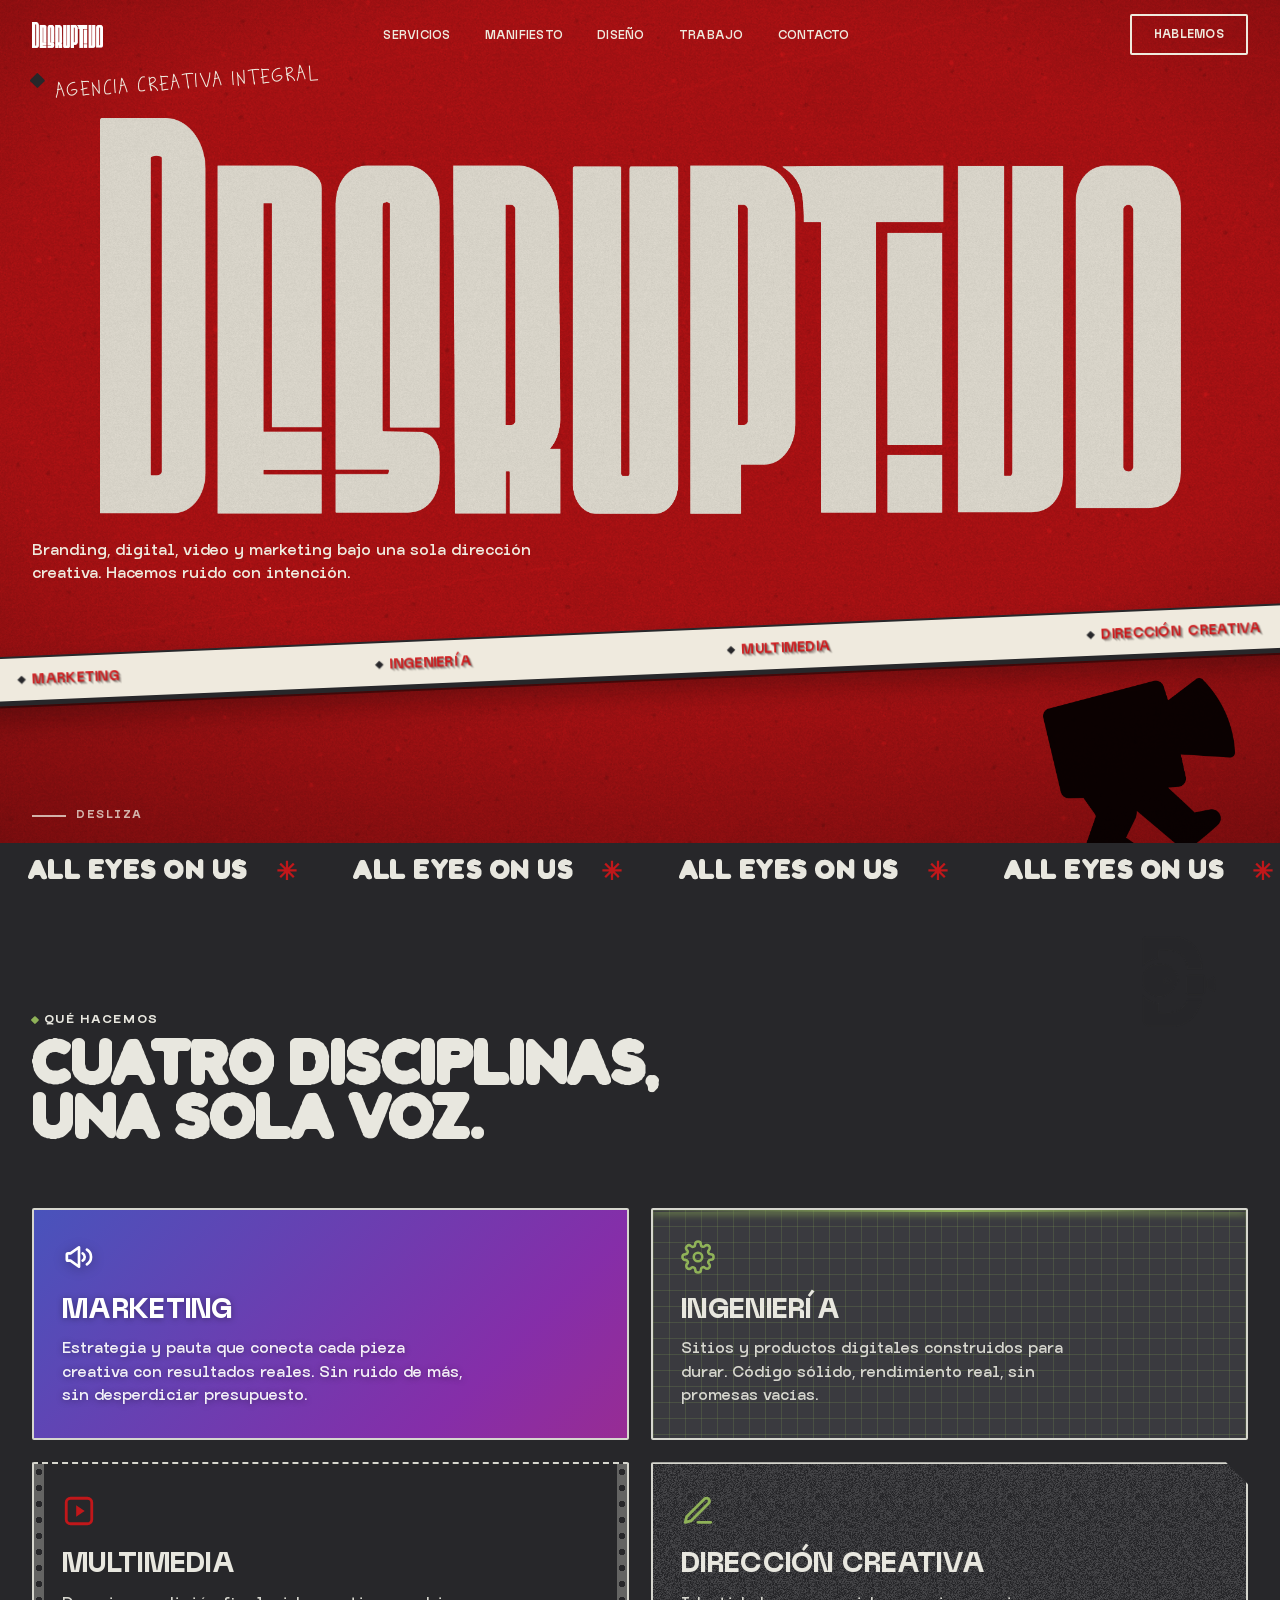
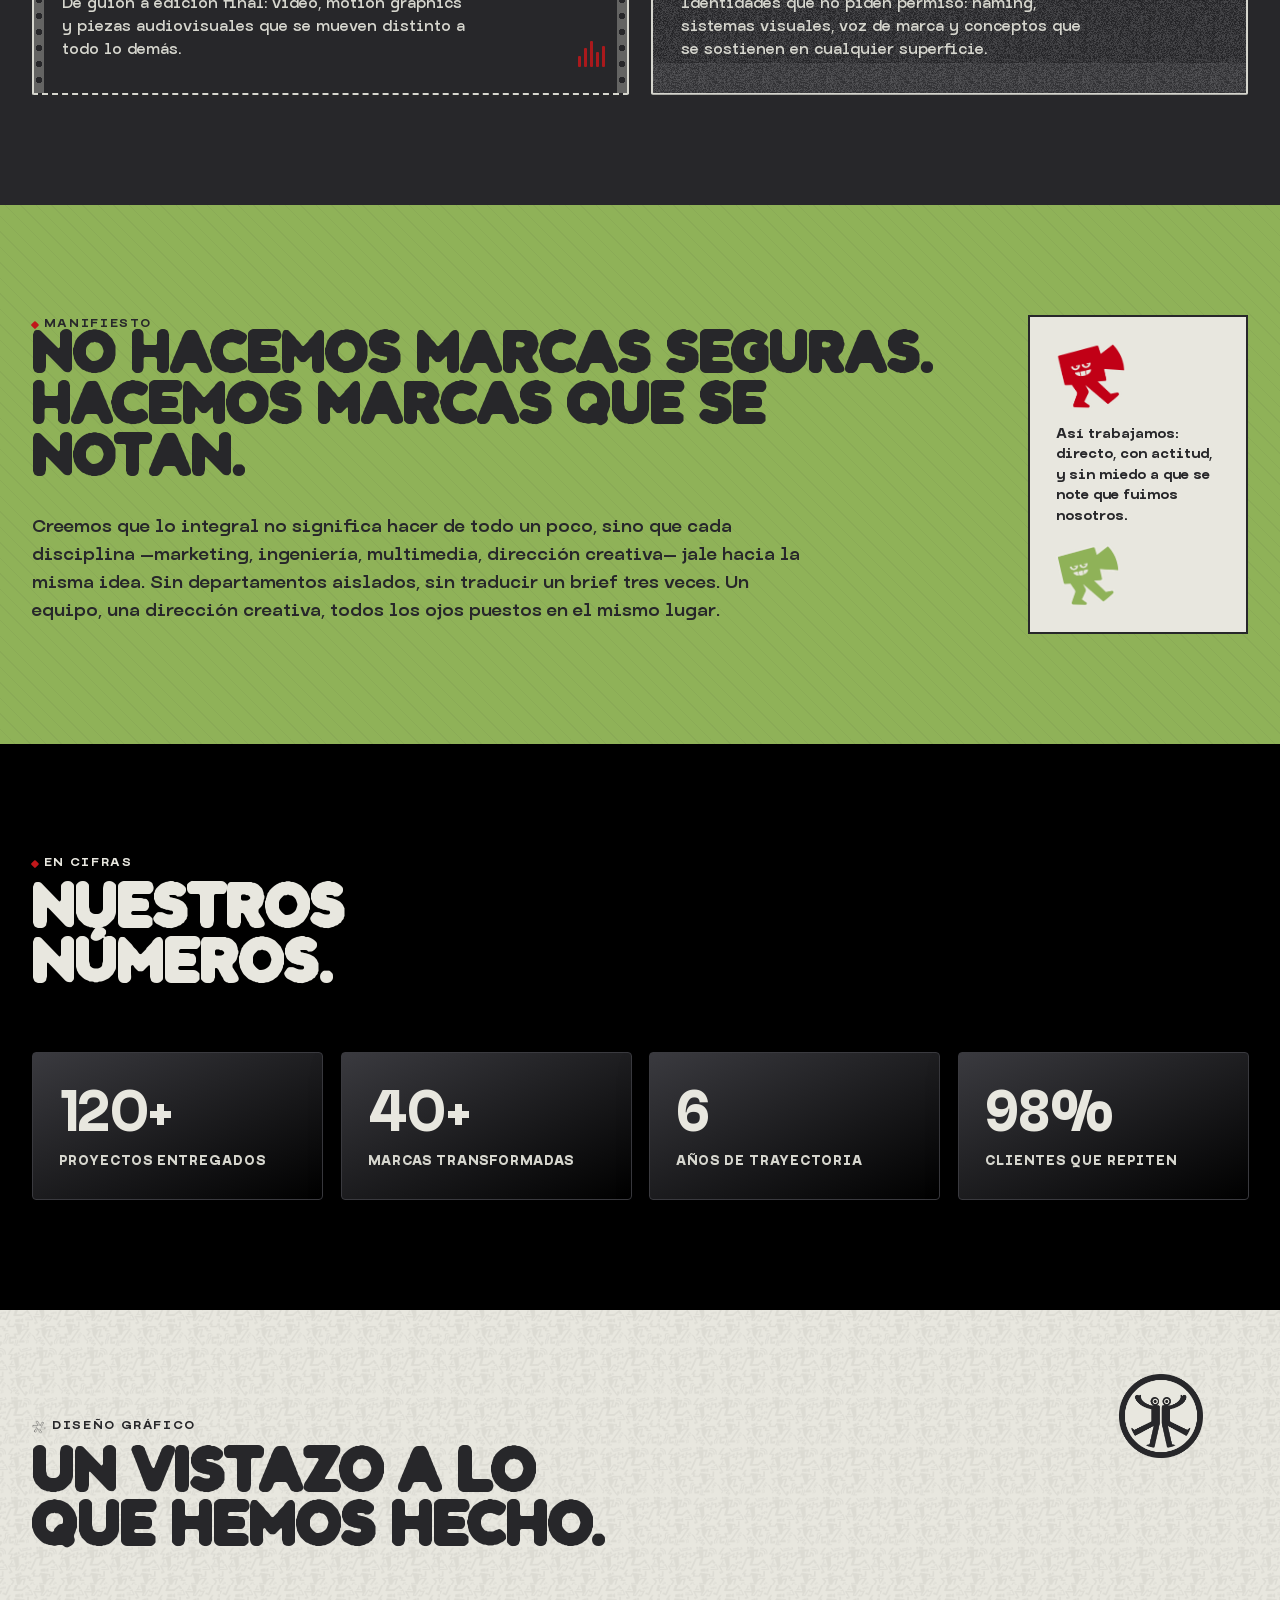
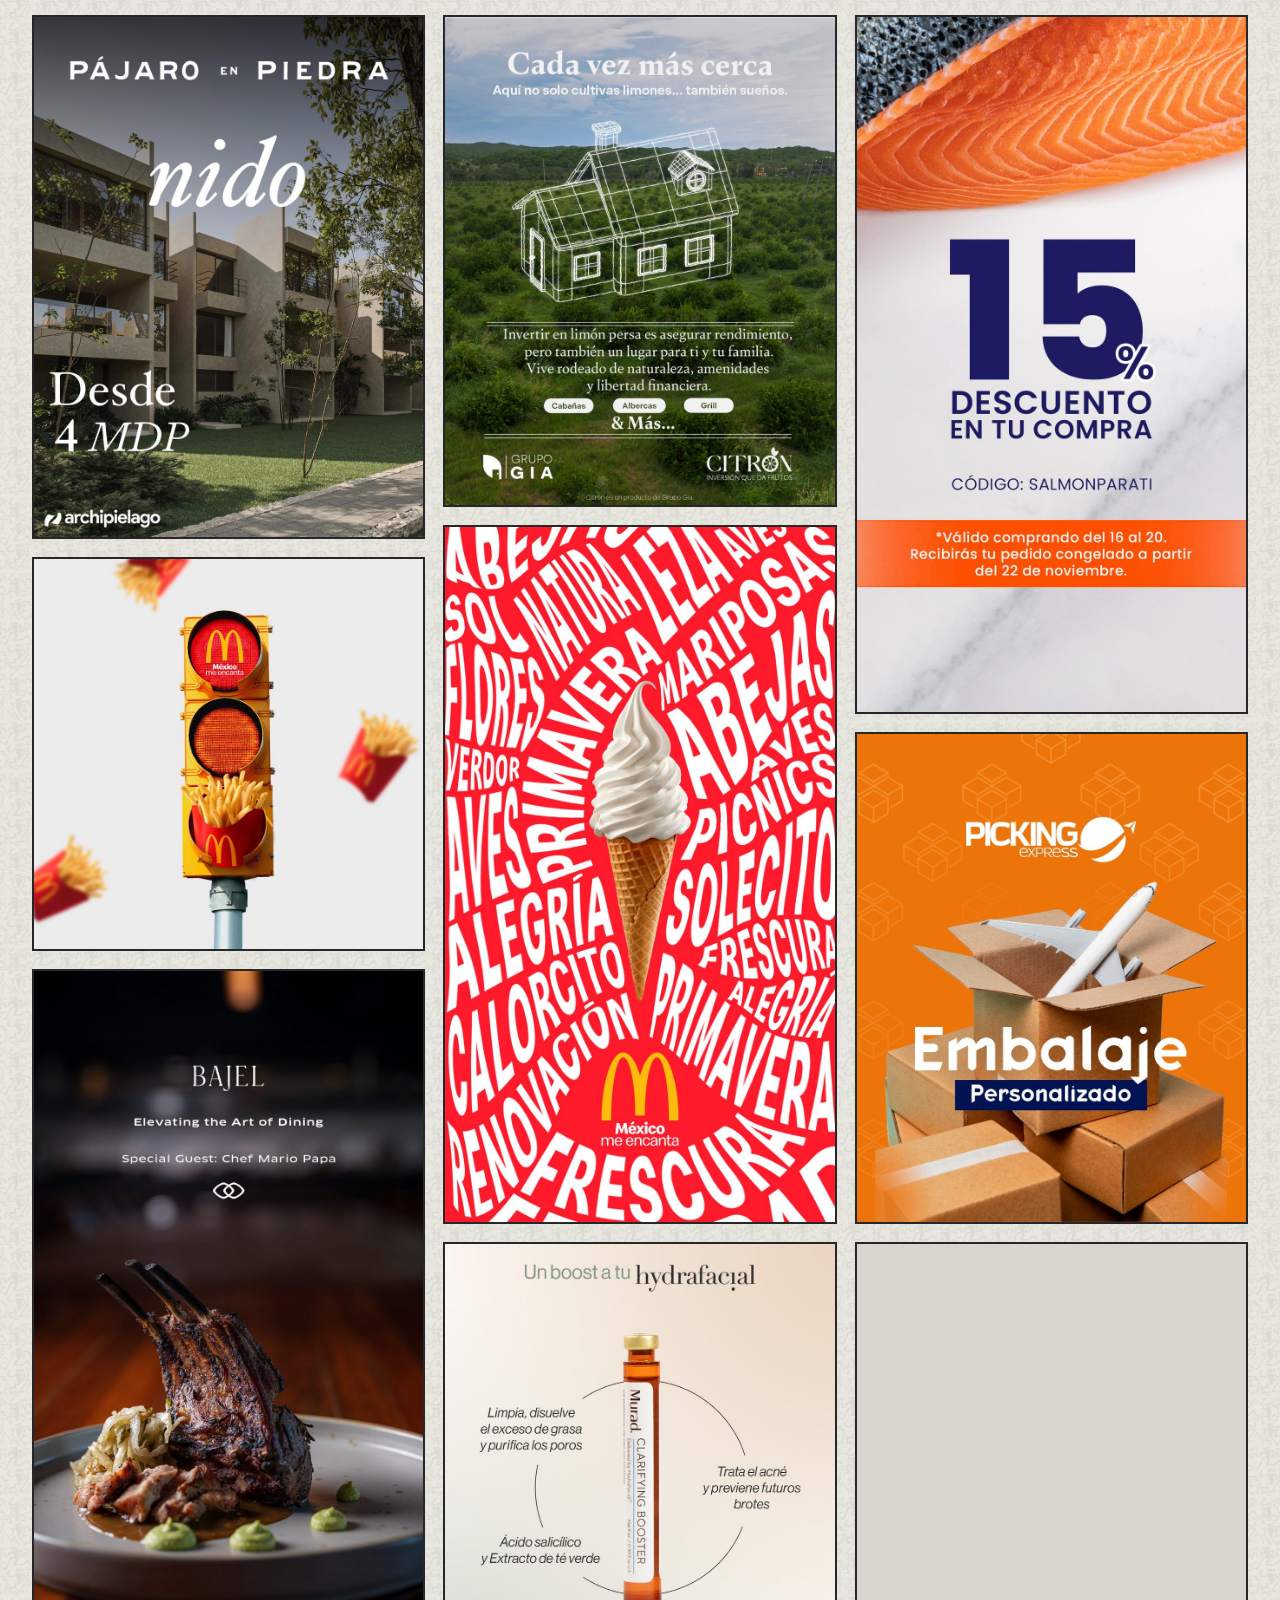
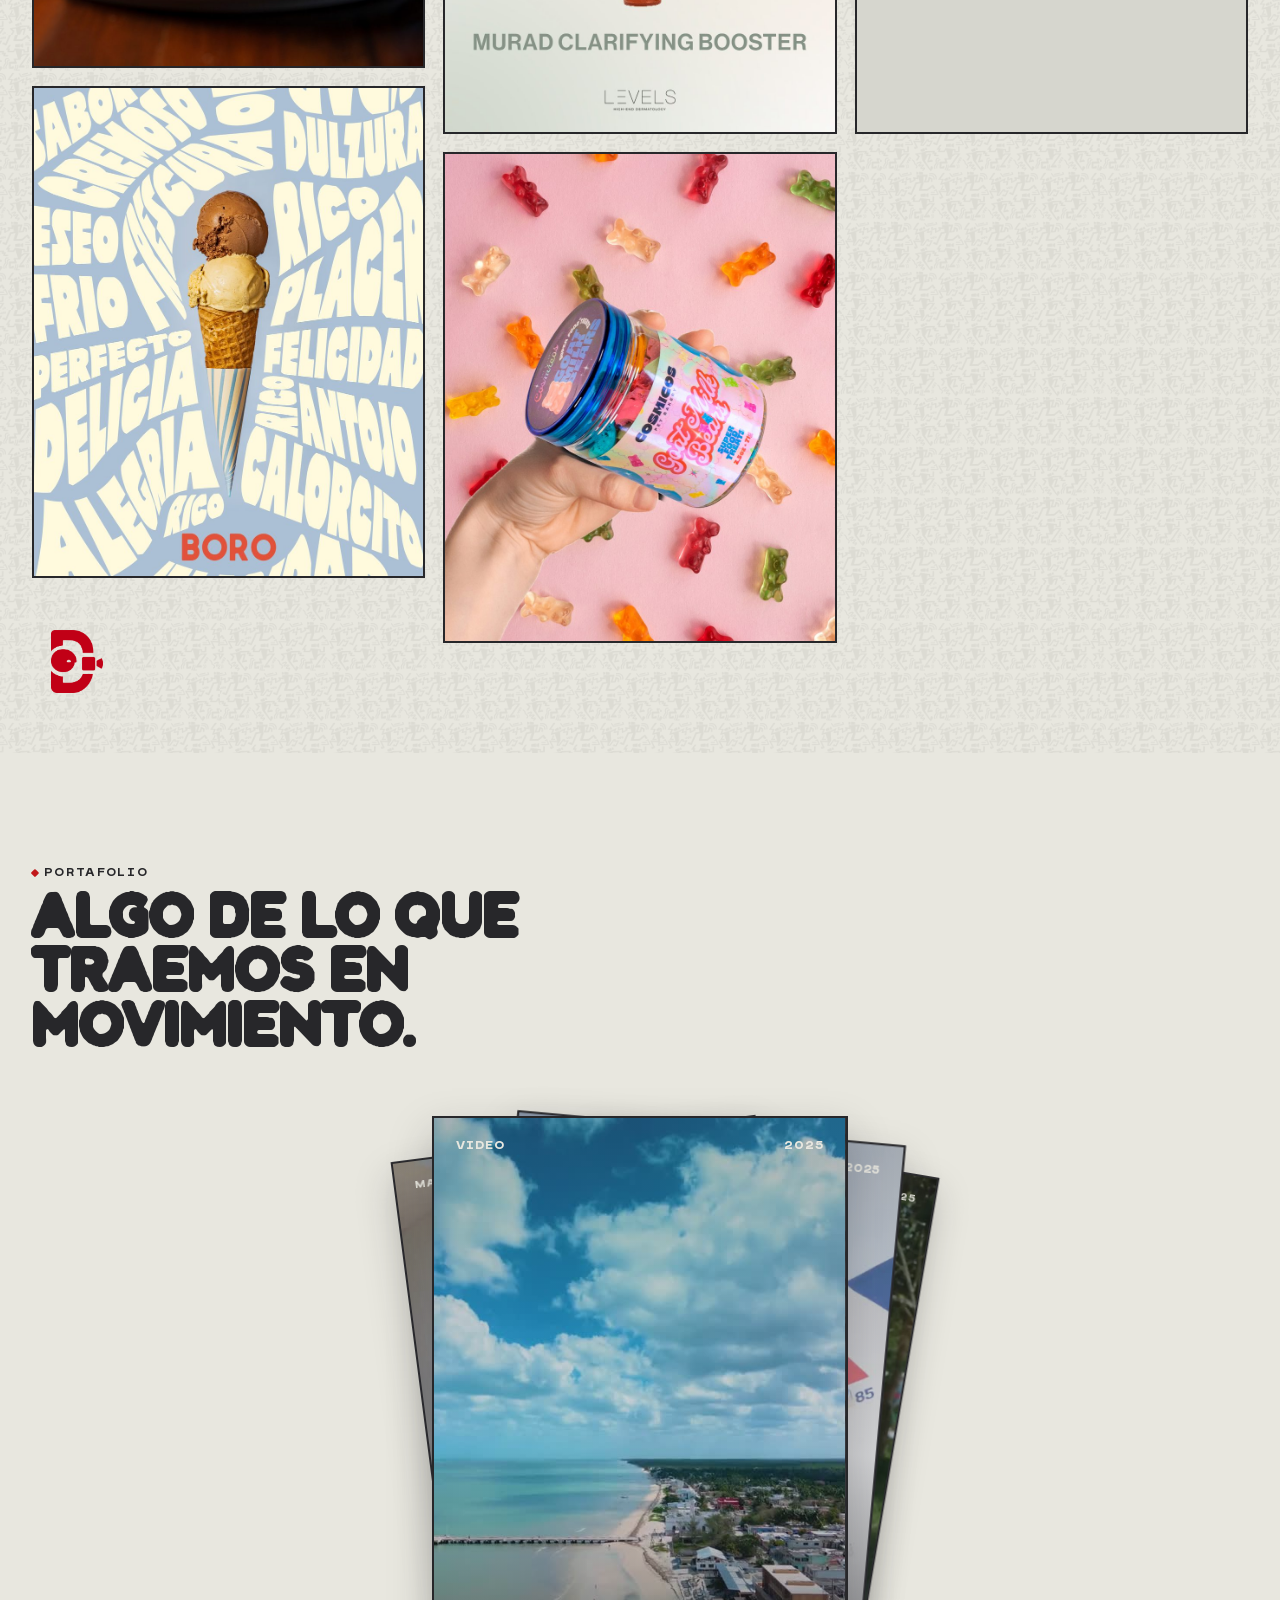
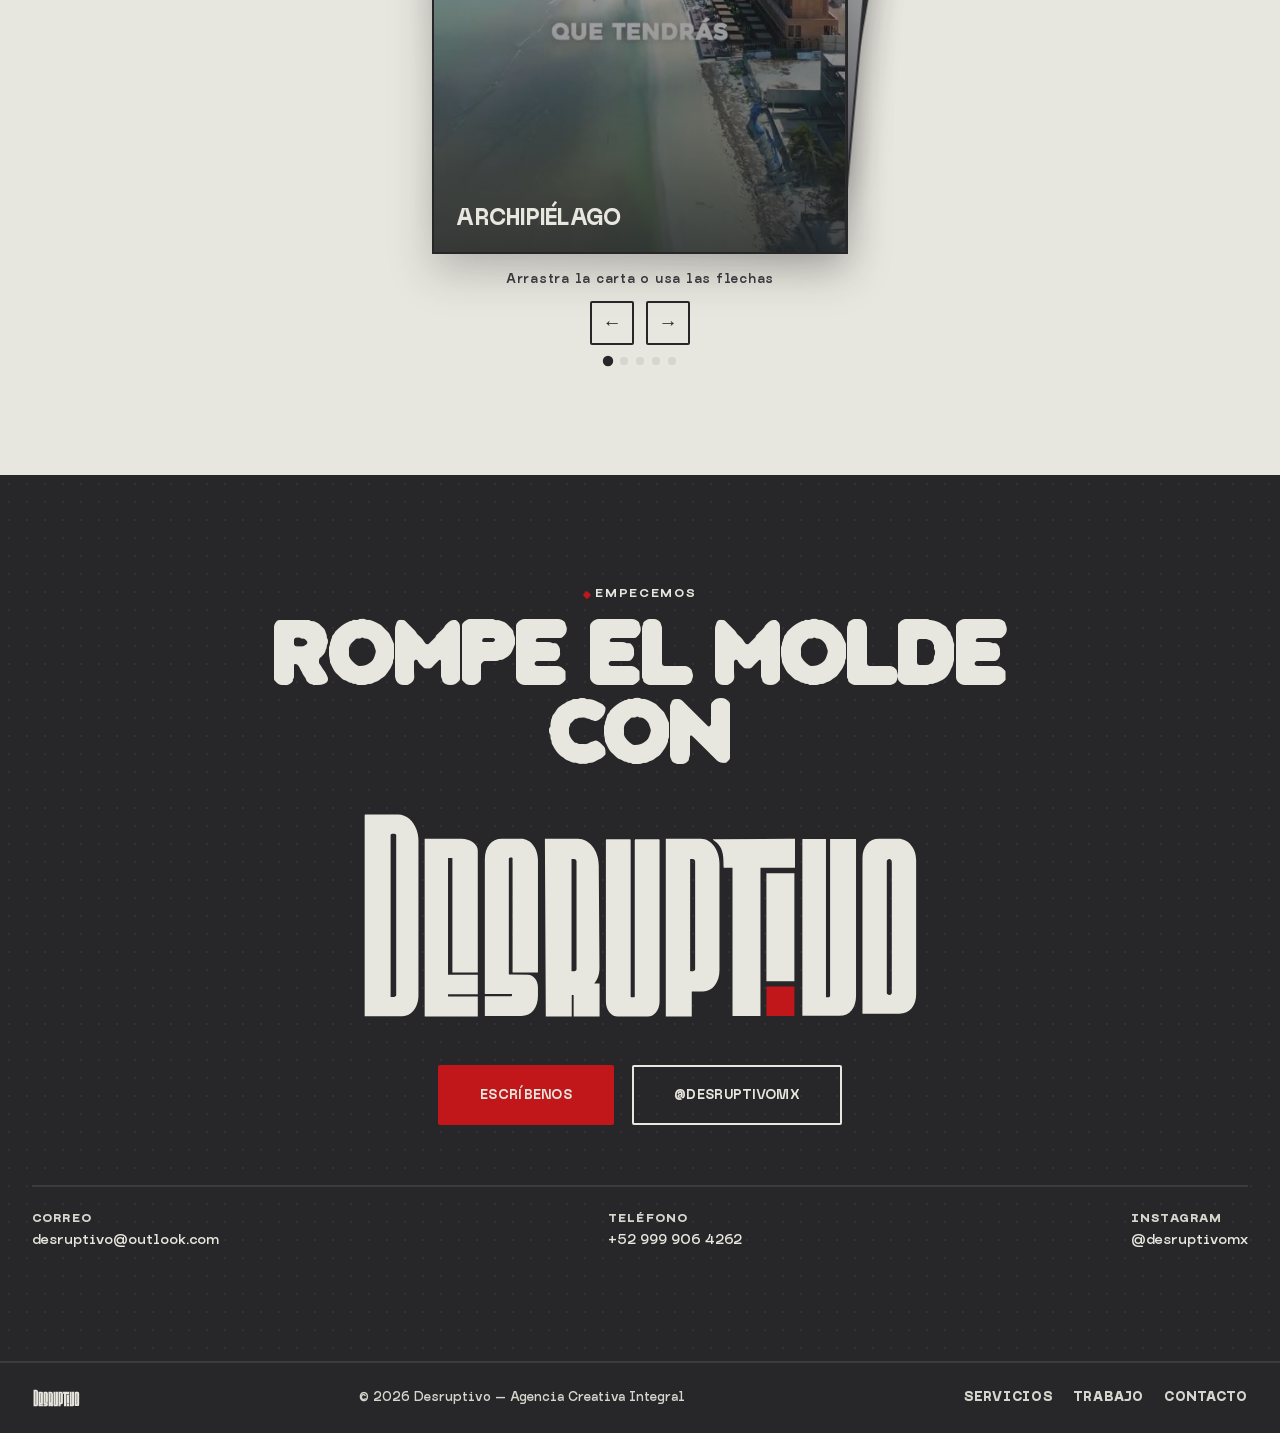
==== commit b117bbd2: "SEO, accesibilidad y contacto clicable en index.html SEO / vista previa (todo esto faltaba por compl" ====
--- a/index.html
+++ b/index.html
@@ -4,8 +4,70 @@
 <meta charset="UTF-8">
 <meta name="viewport" content="width=device-width, initial-scale=1.0">
 <meta name="color-scheme" content="light only">
-<meta name="theme-color" content="#e8e7df">
+<meta name="theme-color" content="#cf1417">
 <title>DESRUPTIVO — Agencia Creativa Integral</title>
+<meta name="description" content="Agencia creativa integral en Mérida, Yucatán. Branding, marketing, desarrollo web y video bajo una sola dirección creativa. Hacemos ruido con intención.">
+<link rel="canonical" href="https://desruptivomx-sketch.github.io/desruptivo-web/">
+
+<!-- Favicon -->
+<link rel="icon" type="image/png" href="img/mascota-desruptivo.png">
+<link rel="apple-touch-icon" href="img/mascota-desruptivo.png">
+
+<!-- Open Graph / vista previa al compartir el enlace -->
+<meta property="og:type" content="website">
+<meta property="og:site_name" content="Desruptivo">
+<meta property="og:locale" content="es_MX">
+<meta property="og:url" content="https://desruptivomx-sketch.github.io/desruptivo-web/">
+<meta property="og:title" content="DESRUPTIVO — Agencia Creativa Integral">
+<meta property="og:description" content="Branding, marketing, desarrollo web y video bajo una sola dirección creativa. Hacemos ruido con intención.">
+<meta property="og:image" content="https://desruptivomx-sketch.github.io/desruptivo-web/img/og-desruptivo.jpg">
+<meta property="og:image:width" content="1200">
+<meta property="og:image:height" content="630">
+<meta property="og:image:alt" content="Logotipo de Desruptivo en crema sobre fondo rojo">
+<meta name="twitter:card" content="summary_large_image">
+<meta name="twitter:title" content="DESRUPTIVO — Agencia Creativa Integral">
+<meta name="twitter:description" content="Branding, marketing, desarrollo web y video bajo una sola dirección creativa.">
+<meta name="twitter:image" content="https://desruptivomx-sketch.github.io/desruptivo-web/img/og-desruptivo.jpg">
+
+<!-- Tipografías críticas del hero y la navegación -->
+<link rel="preload" href="fonts/SquidBoy-Bold.woff2" as="font" type="font/woff2" crossorigin>
+<link rel="preload" href="fonts/Monoglyphic-VF.woff2" as="font" type="font/woff2" crossorigin>
+<link rel="preload" href="fonts/CasualHuman-Bold.woff2" as="font" type="font/woff2" crossorigin>
+<link rel="preload" href="img/logo-desruptivo.png" as="image">
+
+<script type="application/ld+json">
+{
+  "@context": "https://schema.org",
+  "@type": "ProfessionalService",
+  "name": "Desruptivo",
+  "alternateName": "Desruptivo Agencia Creativa Integral",
+  "description": "Agencia creativa integral: branding, marketing, ingeniería digital y multimedia bajo una sola dirección creativa.",
+  "url": "https://desruptivomx-sketch.github.io/desruptivo-web/",
+  "logo": "https://desruptivomx-sketch.github.io/desruptivo-web/img/logo-desruptivo.png",
+  "image": "https://desruptivomx-sketch.github.io/desruptivo-web/img/og-desruptivo.jpg",
+  "telephone": "+52-999-906-4262",
+  "email": "desruptivo@outlook.com",
+  "priceRange": "$$",
+  "address": {
+    "@type": "PostalAddress",
+    "addressLocality": "Mérida",
+    "addressRegion": "Yucatán",
+    "addressCountry": "MX"
+  },
+  "sameAs": ["https://instagram.com/desruptivomx"],
+  "areaServed": { "@type": "Country", "name": "México" },
+  "hasOfferCatalog": {
+    "@type": "OfferCatalog",
+    "name": "Servicios",
+    "itemListElement": [
+      { "@type": "Offer", "itemOffered": { "@type": "Service", "name": "Marketing y pauta digital" } },
+      { "@type": "Offer", "itemOffered": { "@type": "Service", "name": "Ingeniería y desarrollo web" } },
+      { "@type": "Offer", "itemOffered": { "@type": "Service", "name": "Producción multimedia y video" } },
+      { "@type": "Offer", "itemOffered": { "@type": "Service", "name": "Dirección creativa y branding" } }
+    ]
+  }
+}
+</script>
 <style>
   @font-face{font-family:'Squid Boy';src:url('fonts/SquidBoy.woff2') format('woff2');font-weight:400;font-display:swap;}
   @font-face{font-family:'Squid Boy';src:url('fonts/SquidBoy-Bold.woff2') format('woff2');font-weight:700;font-display:swap;}
@@ -64,6 +126,13 @@
   a{color:inherit;text-decoration:none;}
   img{display:block;max-width:100%;}
 
+  /* Texto que leen buscadores y lectores de pantalla, invisible en pantalla */
+  .sr-only{
+    position:absolute;width:1px;height:1px;
+    padding:0;margin:-1px;overflow:hidden;
+    clip:rect(0,0,0,0);white-space:nowrap;border:0;
+  }
+
   .eyebrow{
     font-family:var(--f-mono);
     font-weight:600;
@@ -760,6 +829,17 @@
   }
   .contact-meta .col span{display:block;color:var(--grey);font-size:.72rem;
     text-transform:uppercase;letter-spacing:.1em;margin-bottom:6px;font-weight:700;}
+  .contact-meta .col a{
+    display:inline-block;
+    padding:2px 0;
+    border-bottom:1.5px solid transparent;
+    transition:border-color .2s ease,color .2s ease;
+  }
+  .contact-meta .col a:hover,
+  .contact-meta .col a:focus-visible{
+    color:var(--red);
+    border-bottom-color:var(--red);
+  }
 
   /* ---------- FOOTER ---------- */
   footer{background:var(--carbon);border-top:2px solid var(--carbon-soft);padding:26px 0;}
@@ -1058,7 +1138,8 @@
       <span class="eyebrow eyebrow-hero"><span class="eyebrow-text" data-text="Agencia creativa integral">Agencia creativa integral</span></span>
     </div>
     <h1 class="hero-word">
-      <span class="hero-word-ink" role="img" aria-label="Desruptivo"></span>
+      <span class="sr-only">Desruptivo — agencia creativa integral en Mérida, Yucatán</span>
+      <span class="hero-word-ink" aria-hidden="true"></span>
     </h1>
     <div class="hero-sub">
       <p>Branding, digital, video y marketing bajo una sola dirección creativa. Hacemos ruido con intención.</p>
@@ -1313,9 +1394,9 @@
       <a href="https://instagram.com/desruptivomx" class="btn-ghost" target="_blank" rel="noopener">@desruptivomx</a>
     </div>
     <div class="contact-meta">
-      <div class="col"><span>Correo</span>desruptivo@outlook.com</div>
-      <div class="col"><span>Teléfono</span>+52 999 906 4262</div>
-      <div class="col"><span>Instagram</span>@desruptivomx</div>
+      <div class="col"><span>Correo</span><a href="mailto:desruptivo@outlook.com?subject=Proyecto%20nuevo%20%E2%80%94%20Desruptivo">desruptivo@outlook.com</a></div>
+      <div class="col"><span>Teléfono</span><a href="tel:+529999064262">+52 999 906 4262</a></div>
+      <div class="col"><span>Instagram</span><a href="https://instagram.com/desruptivomx" target="_blank" rel="noopener">@desruptivomx</a></div>
     </div>
   </div>
 </section>
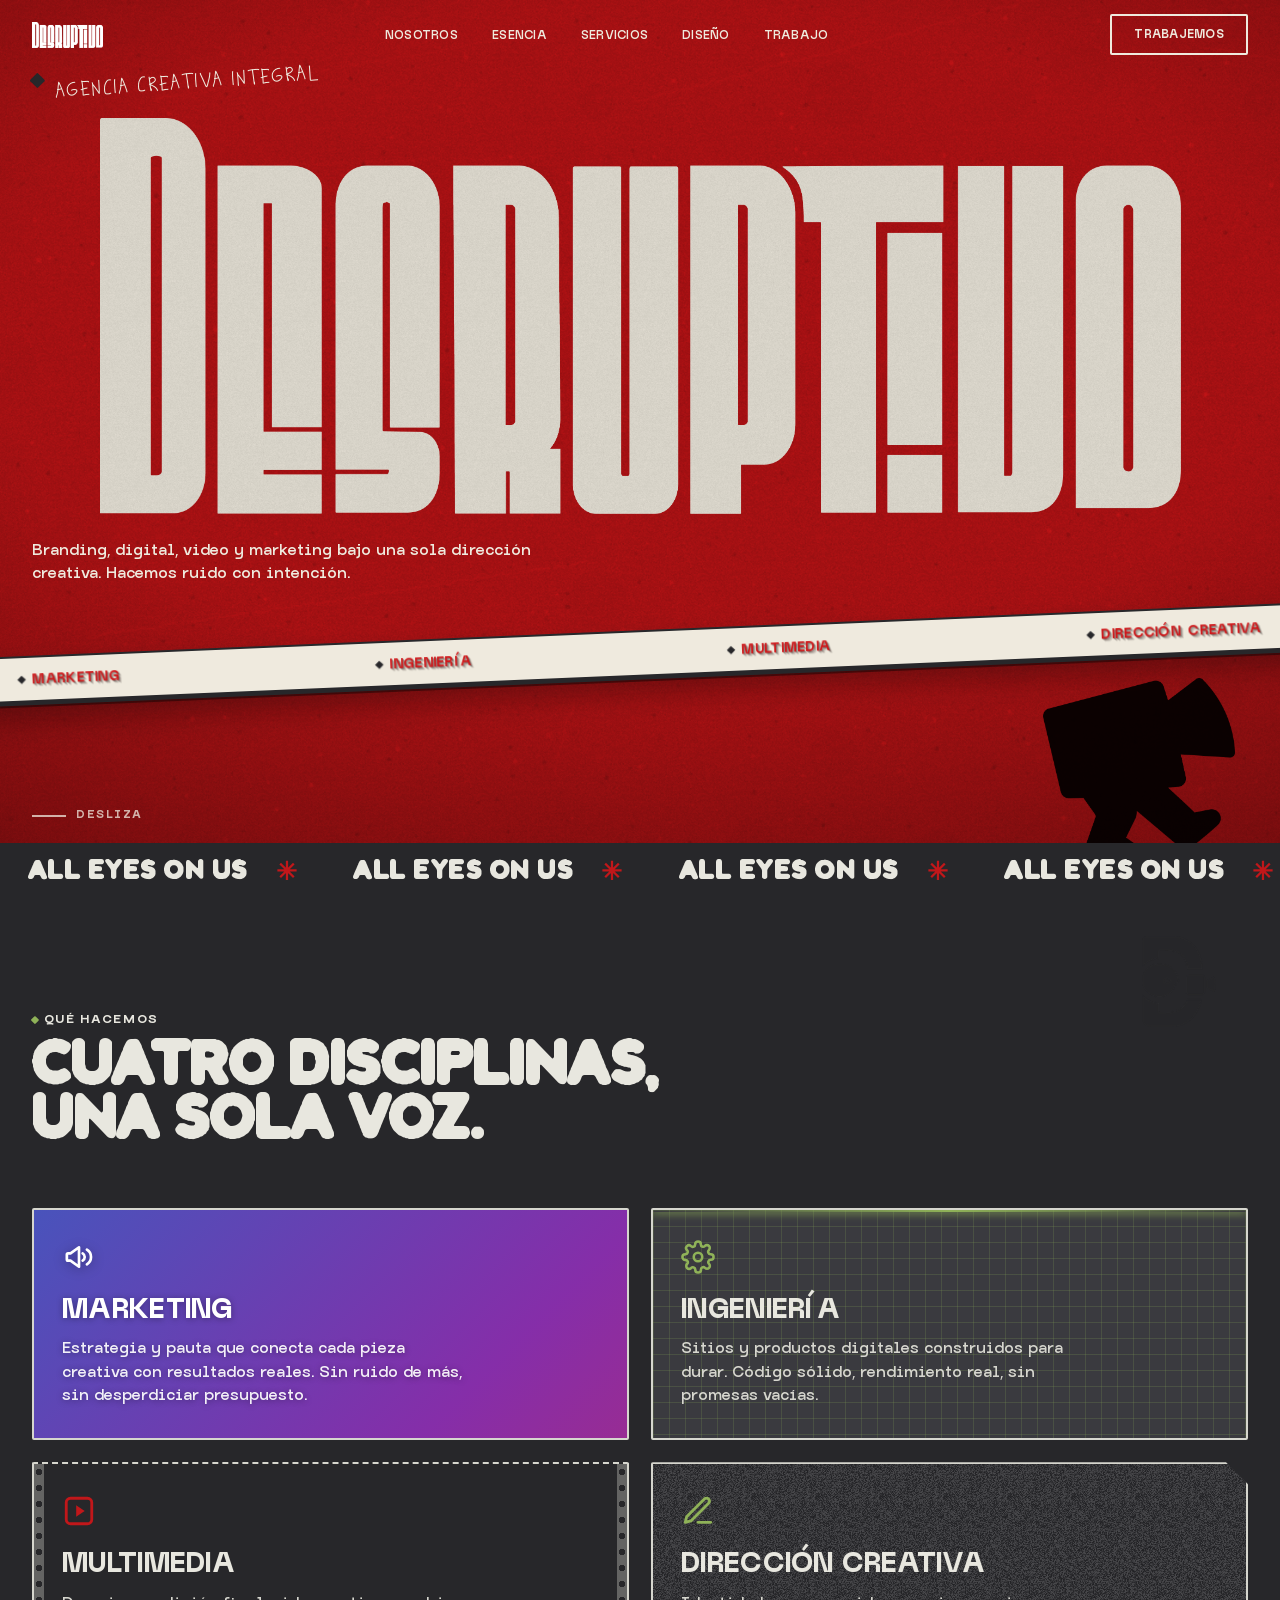
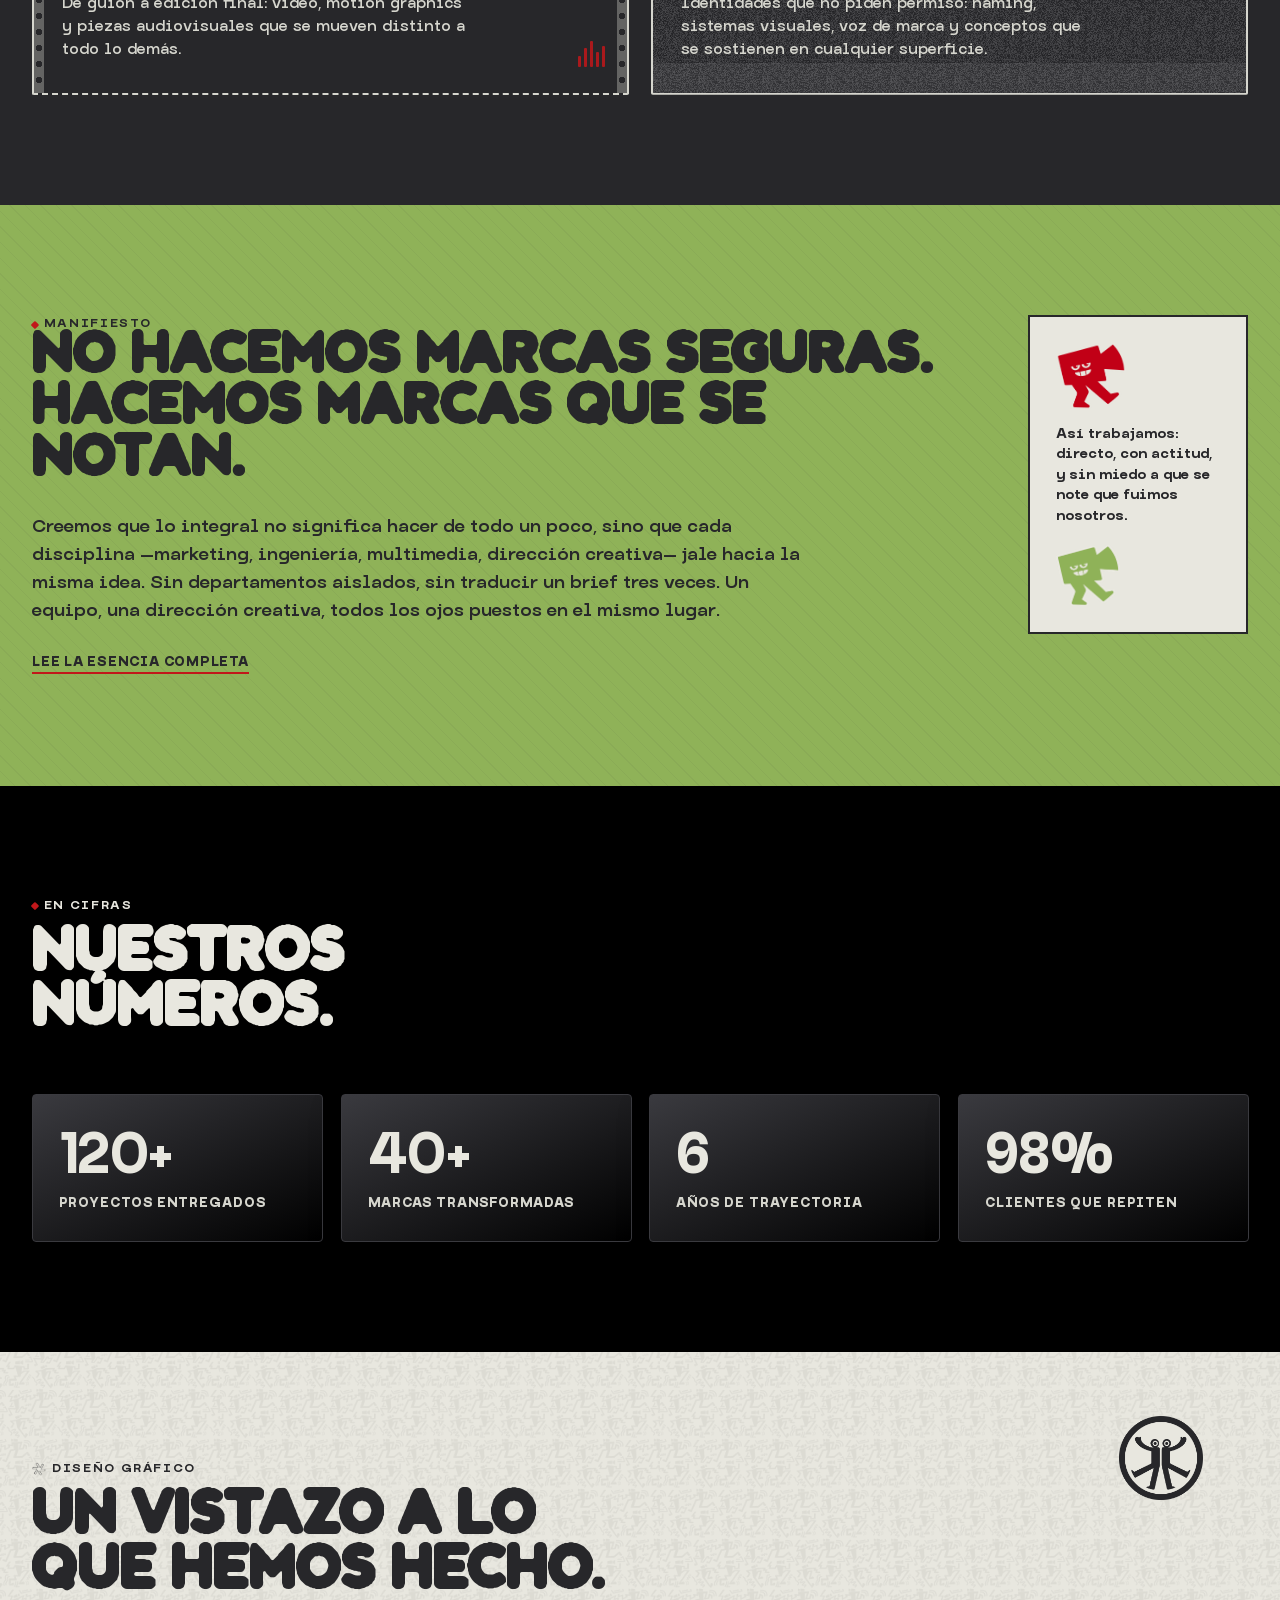
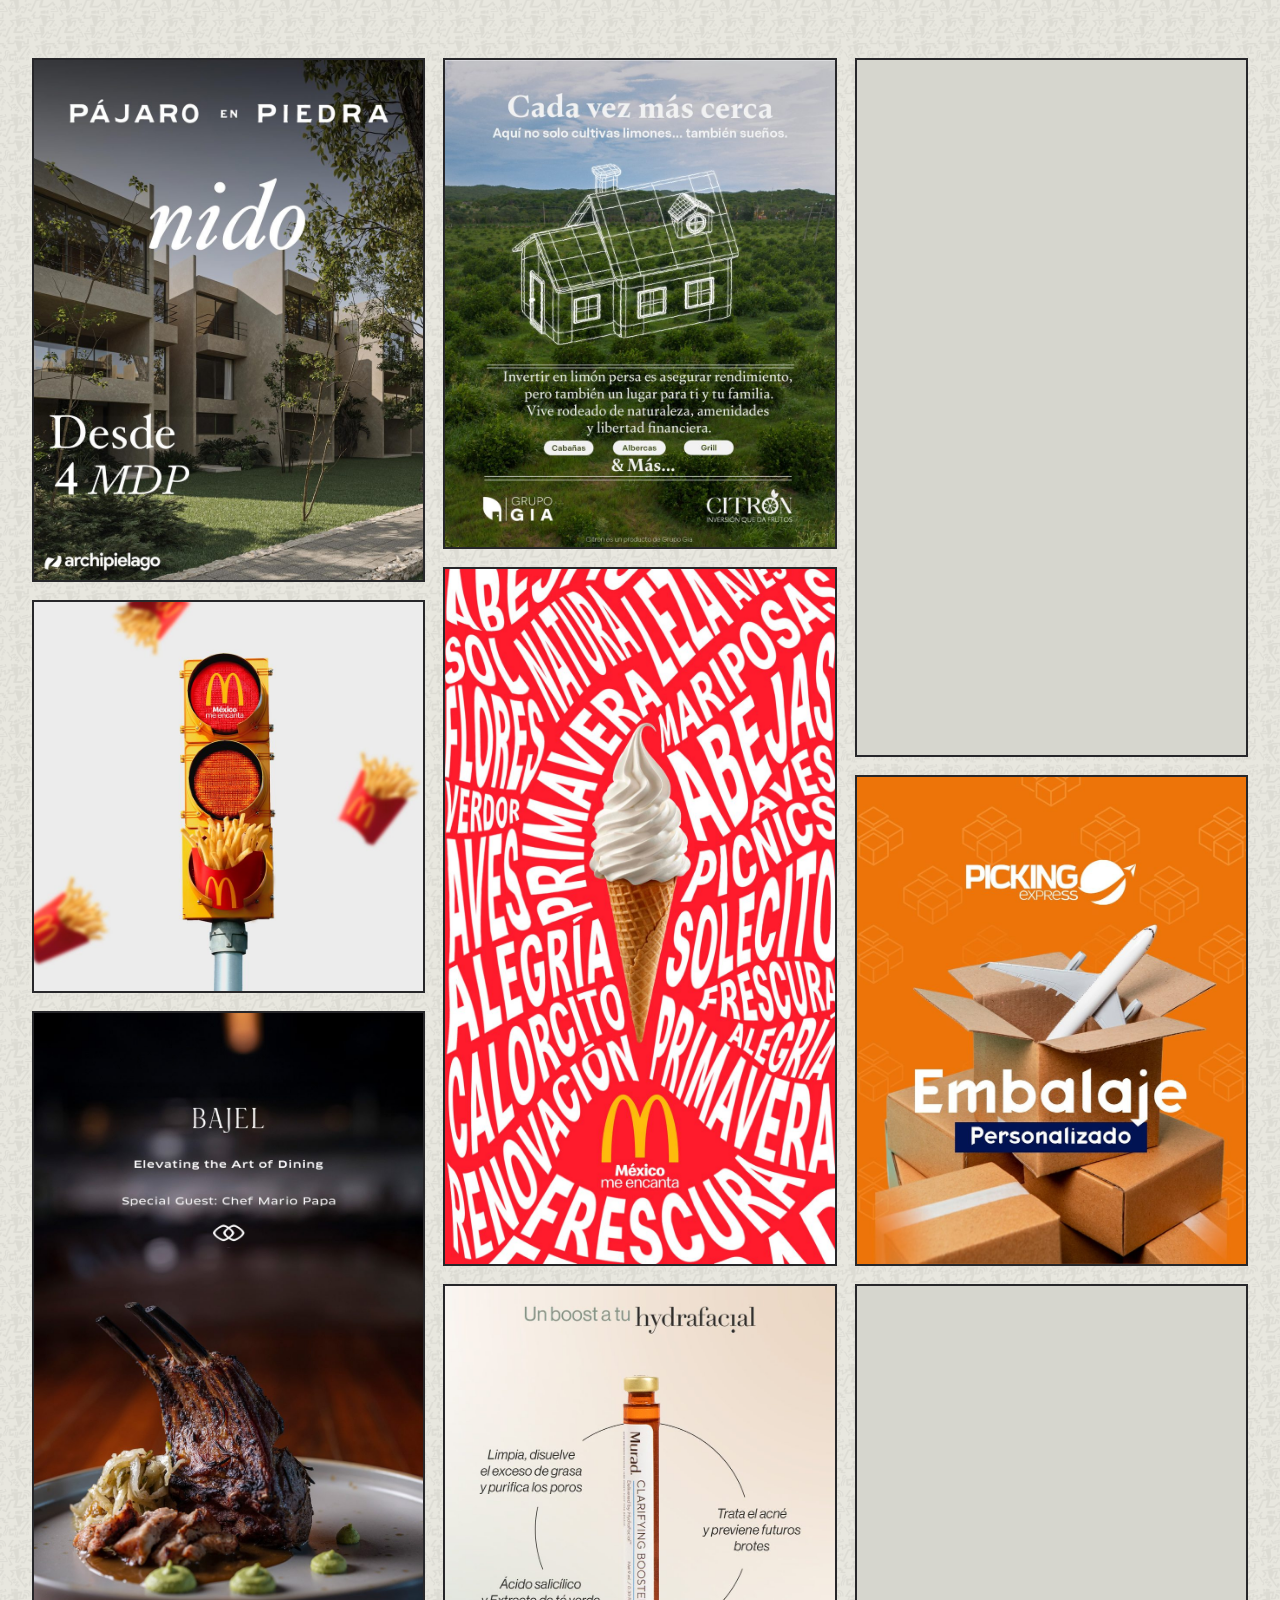
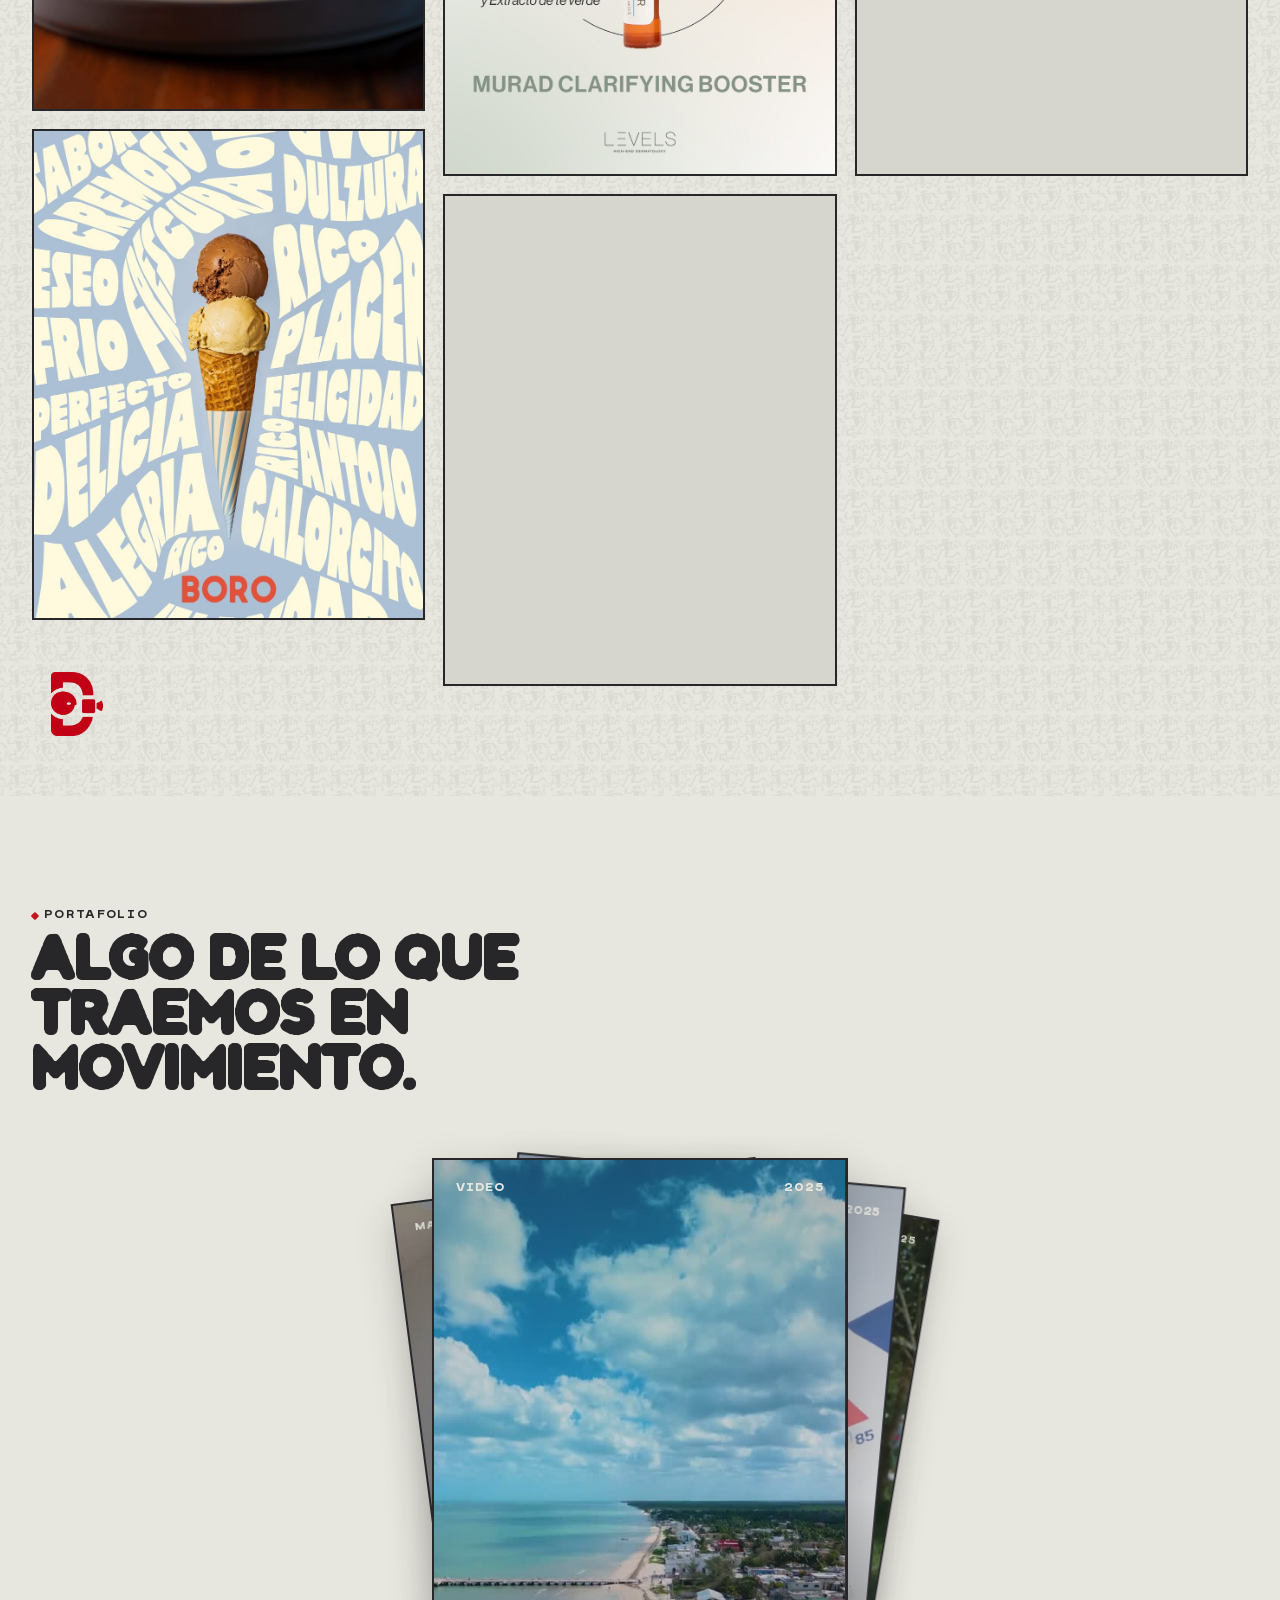
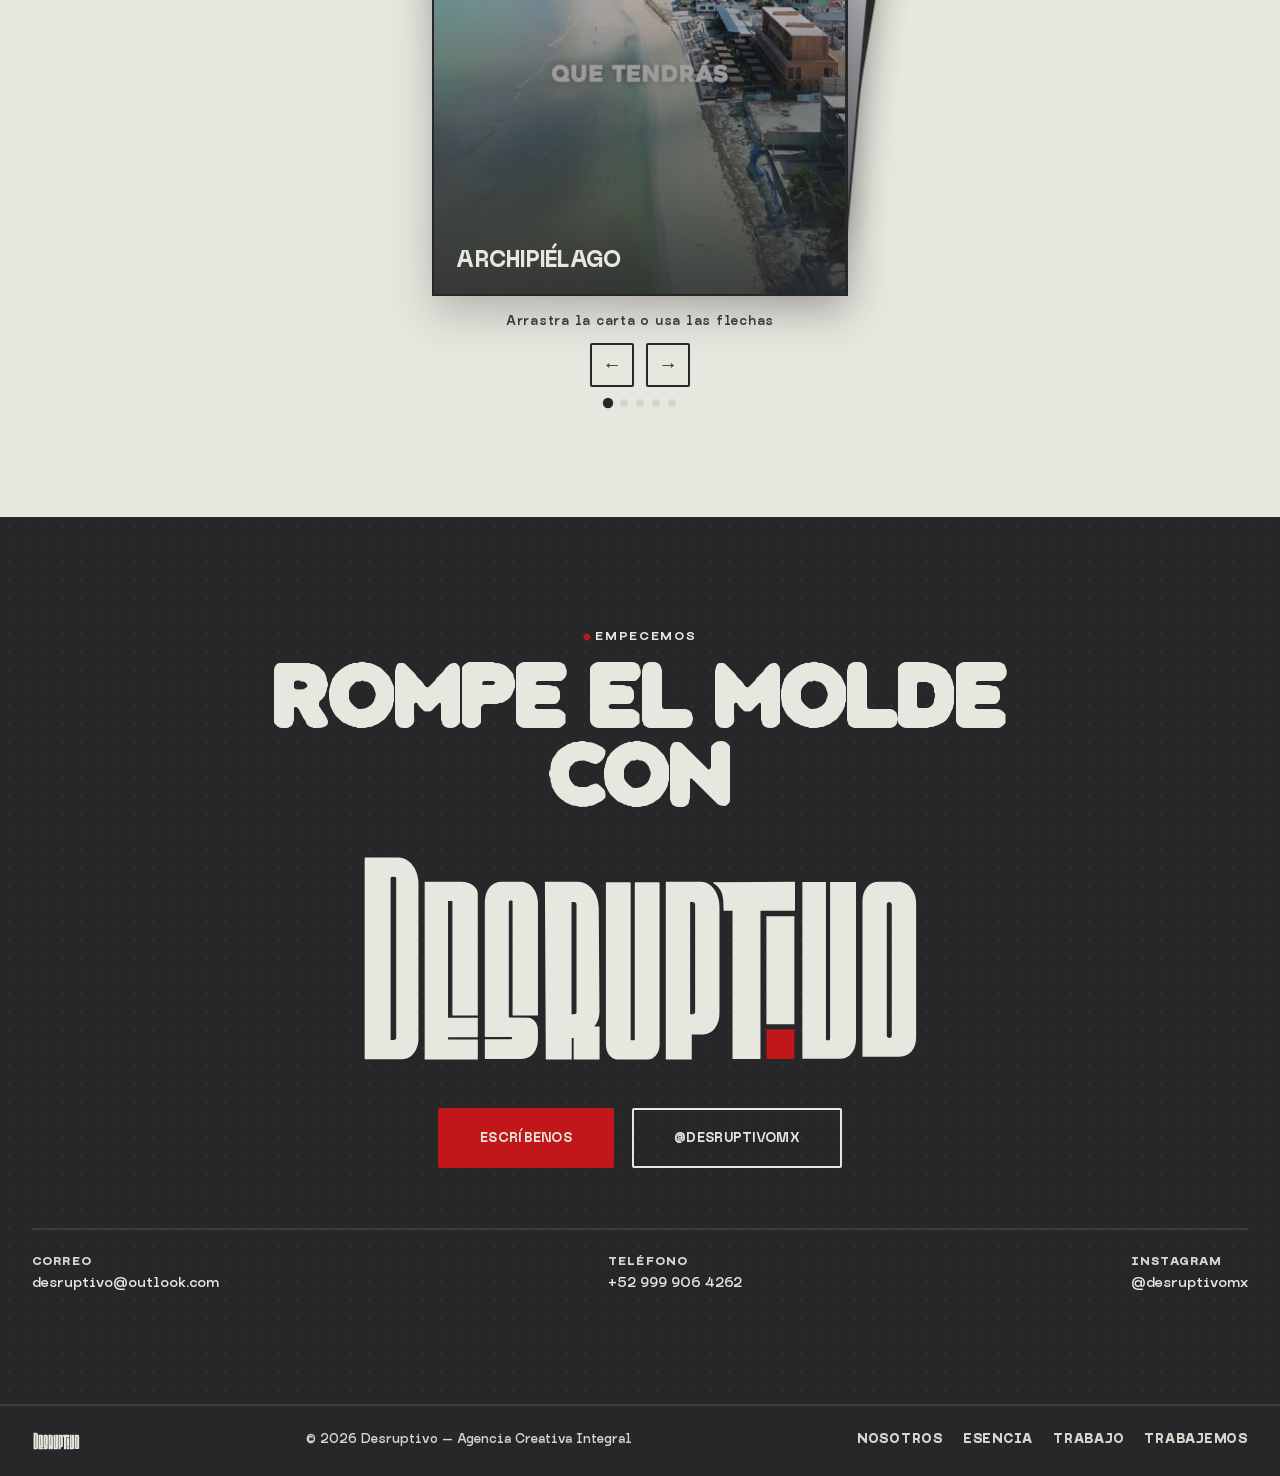
==== commit 74dbb706: "Agregar tres subpaginas: Nosotros, Esencia y Trabajemos El sitio era una sola pagina con anclas. Aho" ====
--- a/index.html
+++ b/index.html
@@ -1119,13 +1119,13 @@
   <div class="nav-inner">
     <a href="#" class="nav-logo" aria-label="Desruptivo"><img src="img/logo-desruptivo.png" alt="Desruptivo"></a>
     <nav class="links">
+      <a href="nosotros.html">Nosotros</a>
+      <a href="esencia.html">Esencia</a>
       <a href="#servicios">Servicios</a>
-      <a href="#manifiesto">Manifiesto</a>
       <a href="#diseno">Diseño</a>
       <a href="#trabajo">Trabajo</a>
-      <a href="#contacto">Contacto</a>
     </nav>
-    <a href="#contacto" class="nav-cta">Hablemos</a>
+    <a href="trabajemos.html" class="nav-cta">Trabajemos</a>
     <button class="burger" aria-label="Abrir menú"><span></span><span></span><span></span></button>
   </div>
 </header>
@@ -1219,6 +1219,7 @@
       <span class="eyebrow"><span class="eyebrow-text" data-text="Manifiesto">Manifiesto</span></span>
       <h2>No hacemos marcas seguras.<br>Hacemos marcas que se notan.</h2>
       <p>Creemos que lo integral no significa hacer de todo un poco, sino que cada disciplina —marketing, ingeniería, multimedia, dirección creativa— jale hacia la misma idea. Sin departamentos aislados, sin traducir un brief tres veces. Un equipo, una dirección creativa, todos los ojos puestos en el mismo lugar.</p>
+      <p style="margin-top:22px;"><a href="esencia.html" style="font-weight:700;text-transform:uppercase;font-size:.8rem;letter-spacing:.06em;border-bottom:2px solid var(--red);padding-bottom:3px;">Lee la esencia completa</a></p>
     </div>
     <div class="manifesto-side reveal">
       <img src="img/mascota-desruptivo.png" alt="" class="icon">
@@ -1406,9 +1407,10 @@
     <svg class="footer-logo" viewBox="40 310 920 340" role="img" aria-label="Desruptivo"><path d="m121.42,321.88h-50.87c-.78,0-1.4.8-1.4,1.8v313.01c0,.19.22.34.48.34h57.77c4.91,0,9.33-1.42,13.25-4.26,3.92-2.84,6.99-6.73,9.21-11.67,2.22-4.94,3.33-10.4,3.33-16.38v-242.19c0-22.44-14.23-40.64-31.78-40.64Zm-2.98,281.7c0,.75-.37,1.46-1.09,2.13-.74.67-1.64,1.01-2.74,1.01h-4.44c-.27,0-.48-.15-.48-.34v-252.64c0-.99,1.96-1.8,4.38-1.8s4.38.8,4.38,1.8v249.84Z"/><path d="m163.37,359.71h56.55c14.34,0,25.97,8.19,25.97,18.3v190.1c0,.19-.22.34-.48.34h-38.69c-.27,0-.48-.15-.48-.34v-177.99c0-.19-.22-.34-.48-.34h-5.86c-.27,0-.48.15-.48.34v181.58c0,.19.22.34.48.34h45.52c.27,0,.48.15.48.34v29.84c0,.19-.22.34-.48.34h-45.52c-.27,0-.48.15-.48.34v2.91c0,.19.22.34.48.34h45.52c.27,0,.48.15.48.34v30.51c0,.19-.22.34-.48.34h-82.03c-.27,0-.48-.15-.48-.34v-276.96c0-.19.22-.34.48-.34Z"/><path d="m256.92,606.52c0-.37.24-.66.53-.66h40.36c1.05,0,1.58-.96,1.58-2.87h0c0-.37-.24-.66-.53-.66h-41.41c-.29,0-.53-.3-.53-.66v-209.48c0-9.87,2.37-17.75,7.11-23.64,4.74-5.89,11.26-8.84,19.57-8.84h30.01c14.53,0,26.32,14.83,26.32,33.13v175.24c0,.37-.24.66-.53.66h-38.6c-.29,0-.53-.3-.53-.66v-178.11c0-.37-3.28-1.33-3.57-1.33h0c.47.13.37.62-.14.65-.83.05-1.57.2-1.7.56-.29.81-.44,1.73-.44,2.76v178.33c0,.37.24.66.53.66l29.29.67c8.66,0,15.69,8.84,15.69,19.75v12.06c0,9.87-2.31,17.75-6.93,23.64-4.62,5.89-11.03,8.84-19.21,8.84h-56.33c-.29,0-.53-.3-.53-.66v-29.38Z"/><path d="m447.52,360.42h35.86c.78,0,1.4.8,1.4,1.8v243.42c0,.99.63,1.8,1.4,1.8h3.62c.78,0,1.4-.8,1.4-1.8v-243.42c0-.99.63-1.8,1.4-1.8h35.97c.78,0,1.4.8,1.4,1.8v251.68c0,13.04-8.26,23.61-18.46,23.61h-46.97c-10.19,0-18.45-10.57-18.45-23.6v-251.69c0-.99.63-1.8,1.4-1.8Z"/><path d="m428.53,585.73c-.38,0-.61-.29-.41-.52,2.46-2.75,4.37-6.09,5.75-10.03,1.46-4.19,2.19-8.75,2.19-13.69l-1.12-160.38c-.16-22.93-14.74-41.4-32.66-41.4h-51.02c-.27,0-.48.15-.48.34l1.4,276.96c0,.19.22.34.48.34h39.57c.27,0,.48-.15.48-.34v-32.98c0-.19.22-.34.48-.34h2.02c.27,0,.48.15.48.34v32.98c0,.19.22.34.48.34h39.57c.27,0,.48-.15.48-.34v-50.94c0-.19-.22-.34-.48-.34h-7.23Zm-28.32-22.35c0,.78-.33,1.52-.98,2.23-.66.7-1.47,1.05-2.45,1.05h-3.92c-.27,0-.48-.15-.48-.34v-174.9c0-.19.22-.34.48-.34h3.7c2.01,0,3.64,1.77,3.64,3.94v168.36Z"/><path d="m903.11,359.71h-29.98c-8.19,0-14.59,2.78-19.21,8.33-4.62,5.55-6.93,12.98-6.93,22.28v242.24c0,.19.22.34.48.34h57.07c8.3,0,14.77-2.77,19.39-8.33,4.62-5.55,6.93-12.98,6.93-22.28v-209.65c0-18.19-12.43-32.93-27.76-32.93Zm-10.27,240.07c0,.95-.33,1.84-.98,2.69-.66.85-1.47,1.28-2.45,1.28h-.22c-2.31,0-4.19-1.6-4.19-3.57v-205.48c0-1.97,1.88-3.57,4.19-3.57h0c2.01,0,3.64,2.14,3.64,4.78v203.88Z"/><path d="m594.48,359.71h-54.3c-.27,0-.48.15-.48.34v277.12c0,.19.22.34.48.34h39.57c.27,0,.48-.15.48-.34v-38.52c0-.19.22-.34.48-.34h17.24c7.49,0,13.63-3.2,18.42-9.6,4.8-6.4,7.19-14.37,7.19-23.89v-166.26c0-21.45-13.02-38.84-29.09-38.84Zm-8.93,203.67c0,.78-.33,1.52-.98,2.23-.66.7-1.47,1.05-2.45,1.05h-3.92c-.27,0-.48-.15-.48-.34v-174.9c0-.19.22-.34.48-.34h3.7c2.01,0,3.64,1.77,3.64,3.94v168.36Z"/><path d="m753.57,360.19h35.9c.27,0,.48.15.48.34v246.41c0,.19.22.34.48.34h4.41c.47,0,.85-.36,1.14-1.08.29-.72.44-1.58.44-2.58v-243.09c0-.19.22-.34.48-.34h39.57c.27,0,.48.15.48.34v244.17c0,9.61-2.28,17.29-6.84,23.02-4.56,5.74-11,8.61-19.3,8.61h-57.25c-.27,0-.48-.15-.48-.34v-275.46c0-.19.22-.34.48-.34Z"/><path d="m697.4,413.47h42.73c.27,0,.48.15.48.34v168.28c0,.19-.22.34-.48.34h-42.73c-.27,0-.48-.15-.48-.34v-168.28c0-.19.22-.34.48-.34Z"/><path d="m741.1,359.71l-127.31.71c-.44,0-.64.38-.33.59,17.19,11.43,16.19,24.74,16.66,43.59,0,.19.22.34.48.34h12.85c.27,0,.48.15.48.34v230.95c0,.19.22.34.48.34h42.73c.27,0,.48-.15.48-.34v-230.95c0-.19.22-.34.48-.34h52.98c.27,0,.48-.15.48-.34v-44.54c0-.19-.22-.34-.49-.34Z"/><path d="m697.4,590.63h42.73c.27,0,.48.15.48.34v45.25c0,.19-.22.34-.48.34h-42.73c-.27,0-.48-.15-.48-.34v-45.25c0-.19.22-.34.48-.34Z"/></svg>
     <p>© 2026 Desruptivo — Agencia Creativa Integral</p>
     <div class="fsocial">
-      <a href="#servicios">Servicios</a>
+      <a href="nosotros.html">Nosotros</a>
+      <a href="esencia.html">Esencia</a>
       <a href="#trabajo">Trabajo</a>
-      <a href="#contacto">Contacto</a>
+      <a href="trabajemos.html">Trabajemos</a>
     </div>
   </div>
 </footer>
@@ -1588,11 +1590,12 @@
       menu.className = 'mobile-menu';
       menu.style.cssText = 'position:fixed;top:64px;left:0;right:0;background:#e8e7df;border-bottom:2px solid #27272a;display:flex;flex-direction:column;padding:8px 20px;z-index:99;max-height:calc(100svh - 64px);overflow-y:auto;';
       menu.innerHTML = `
+        <a href="nosotros.html" style="font-weight:700;text-transform:uppercase;padding:16px 0;border-bottom:1px solid #d6d6ce;">Nosotros</a>
+        <a href="esencia.html" style="font-weight:700;text-transform:uppercase;padding:16px 0;border-bottom:1px solid #d6d6ce;">Esencia</a>
         <a href="#servicios" style="font-weight:700;text-transform:uppercase;padding:16px 0;border-bottom:1px solid #d6d6ce;">Servicios</a>
-        <a href="#manifiesto" style="font-weight:700;text-transform:uppercase;padding:16px 0;border-bottom:1px solid #d6d6ce;">Manifiesto</a>
         <a href="#diseno" style="font-weight:700;text-transform:uppercase;padding:16px 0;border-bottom:1px solid #d6d6ce;">Diseño</a>
         <a href="#trabajo" style="font-weight:700;text-transform:uppercase;padding:16px 0;border-bottom:1px solid #d6d6ce;">Trabajo</a>
-        <a href="#contacto" style="font-weight:700;text-transform:uppercase;padding:16px 0;">Contacto</a>
+        <a href="trabajemos.html" style="font-weight:700;text-transform:uppercase;padding:16px 0;">Trabajemos</a>
       `;
       document.body.appendChild(menu);
       menu.querySelectorAll('a').forEach(a=>a.addEventListener('click', ()=>{menu.remove(); menuOpen=false;}));
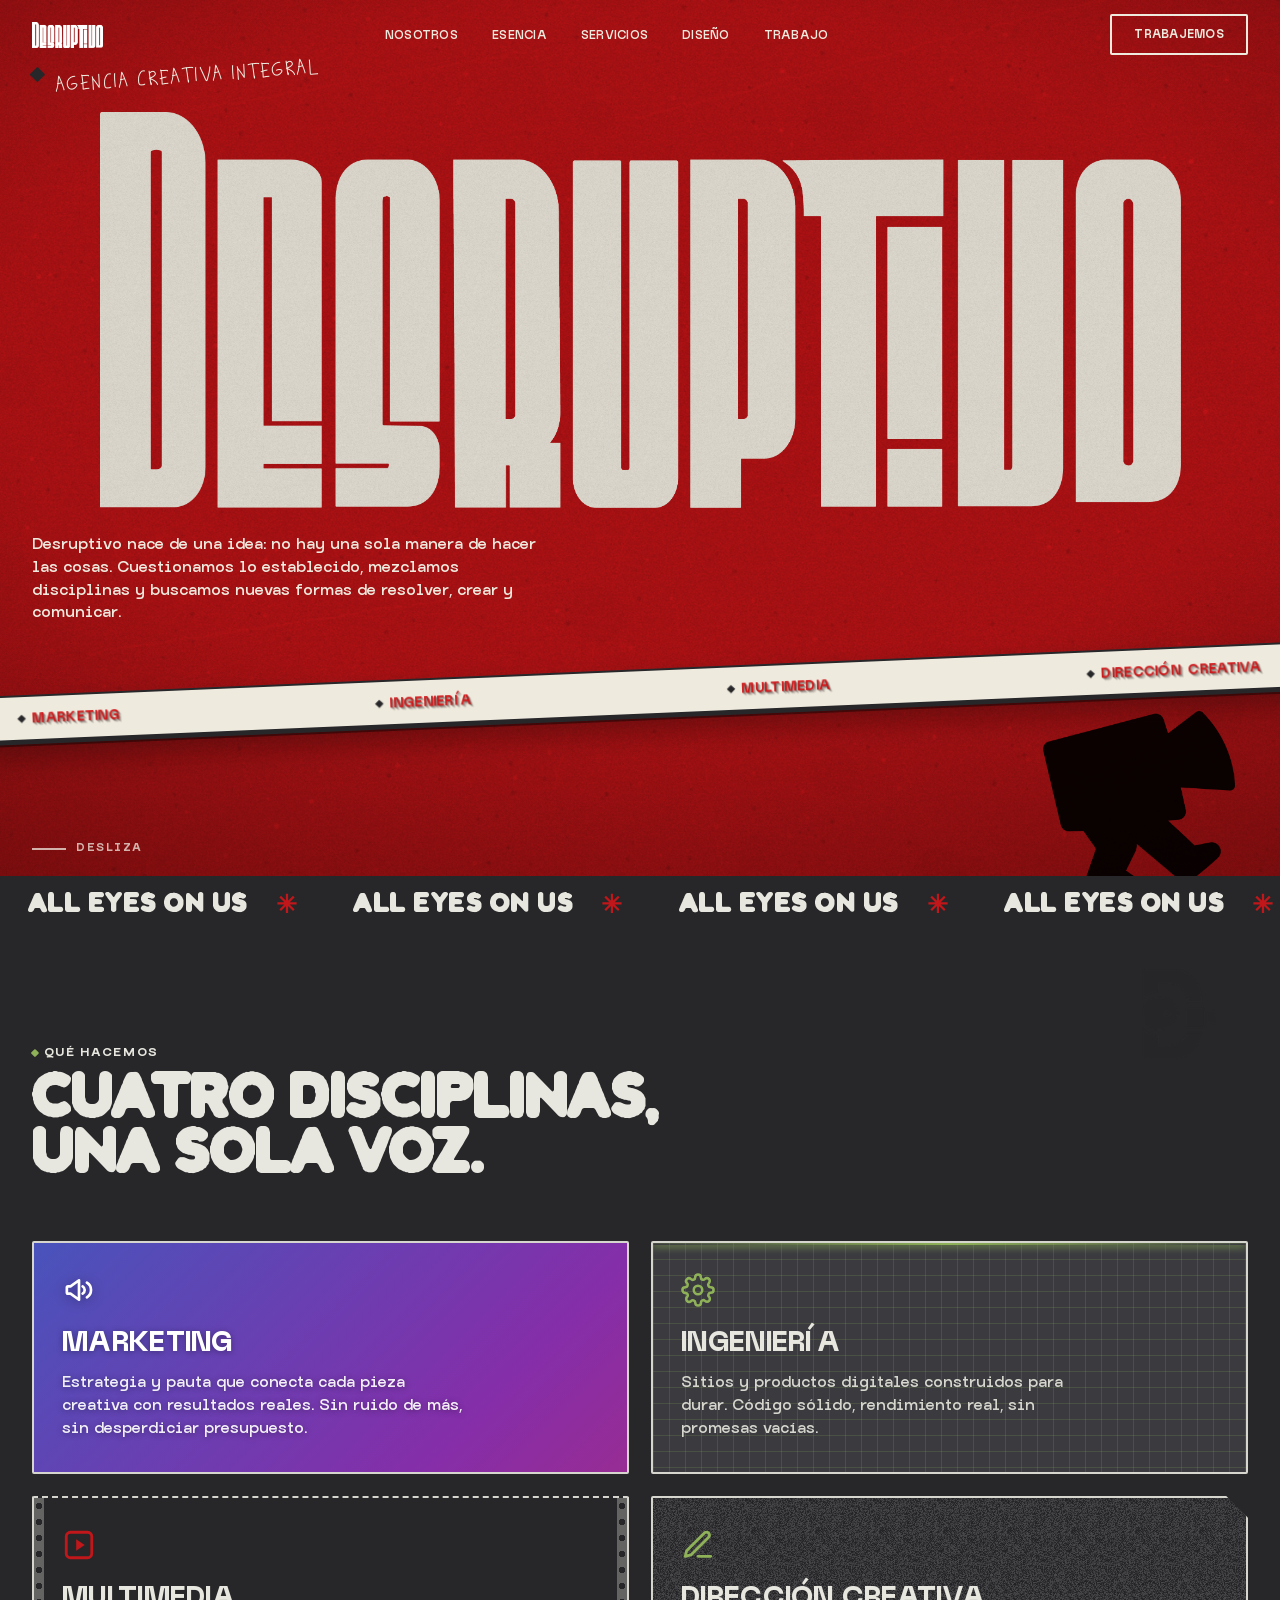
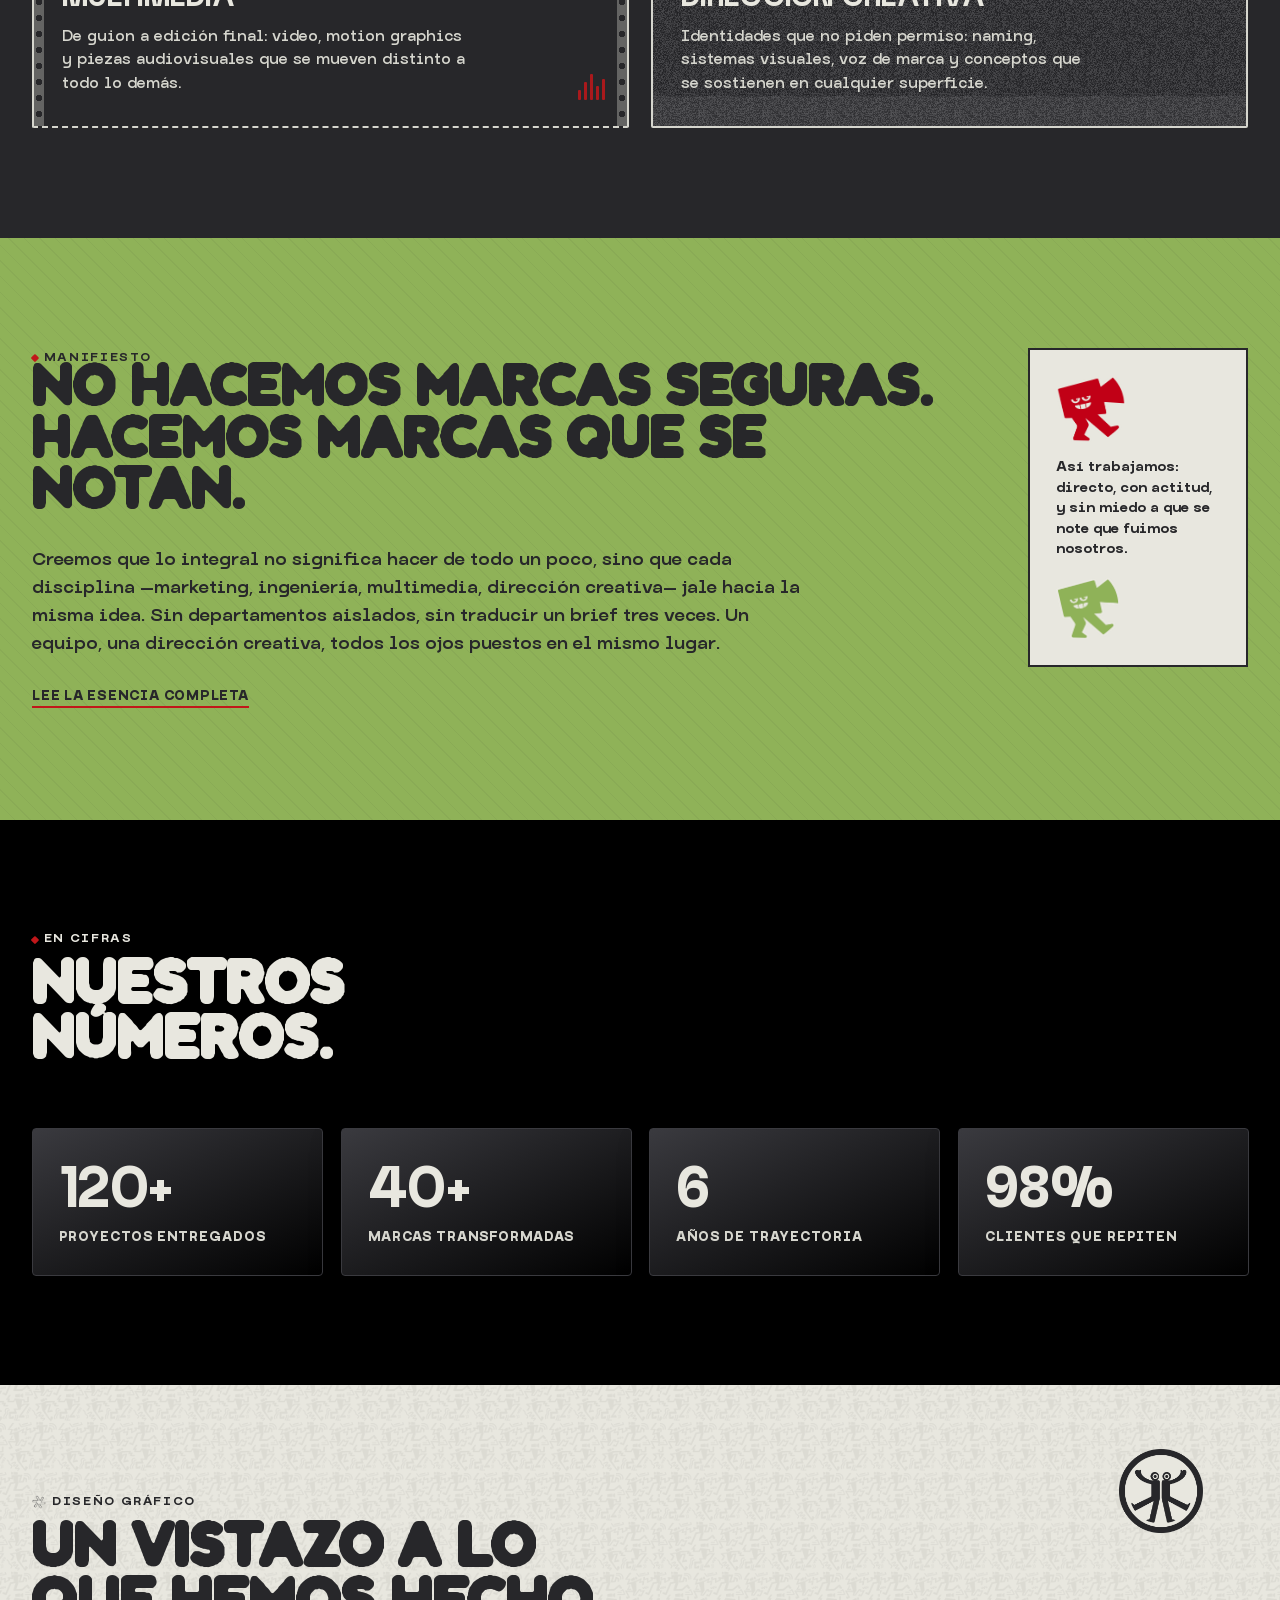
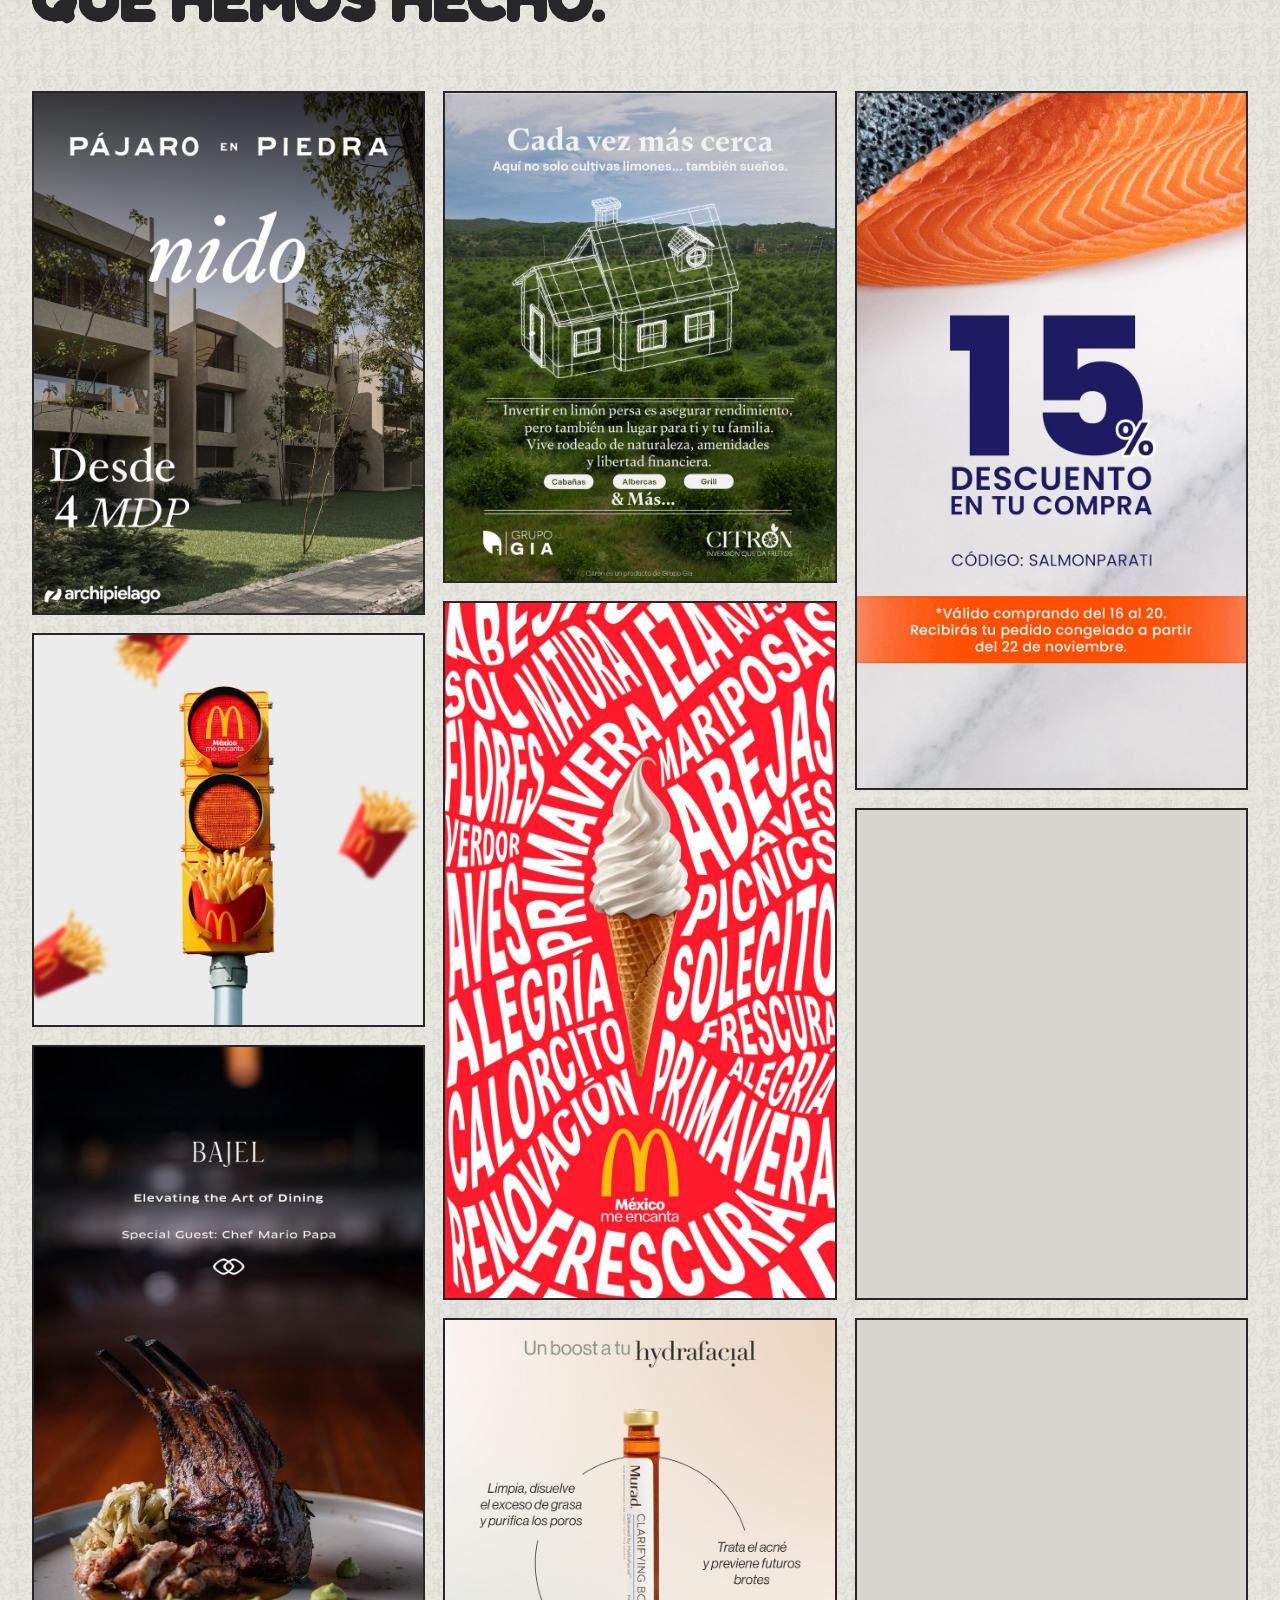
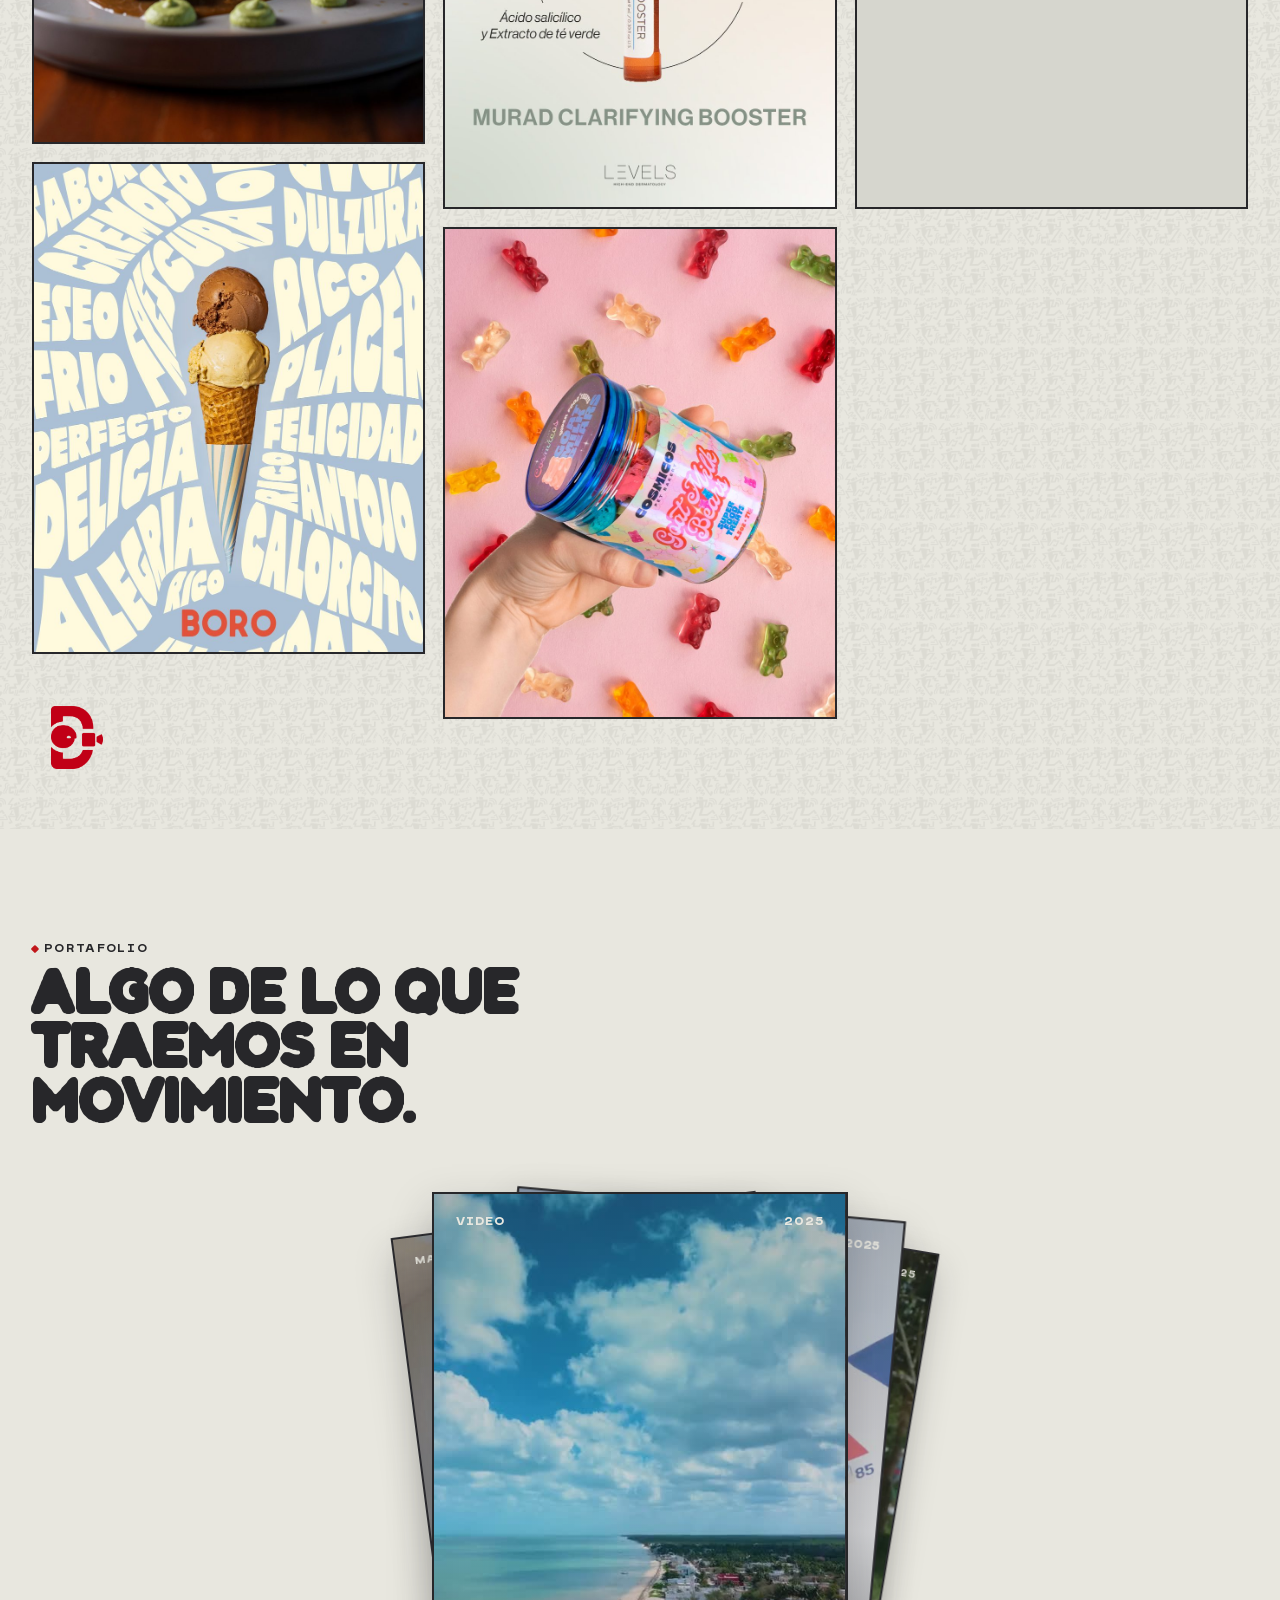
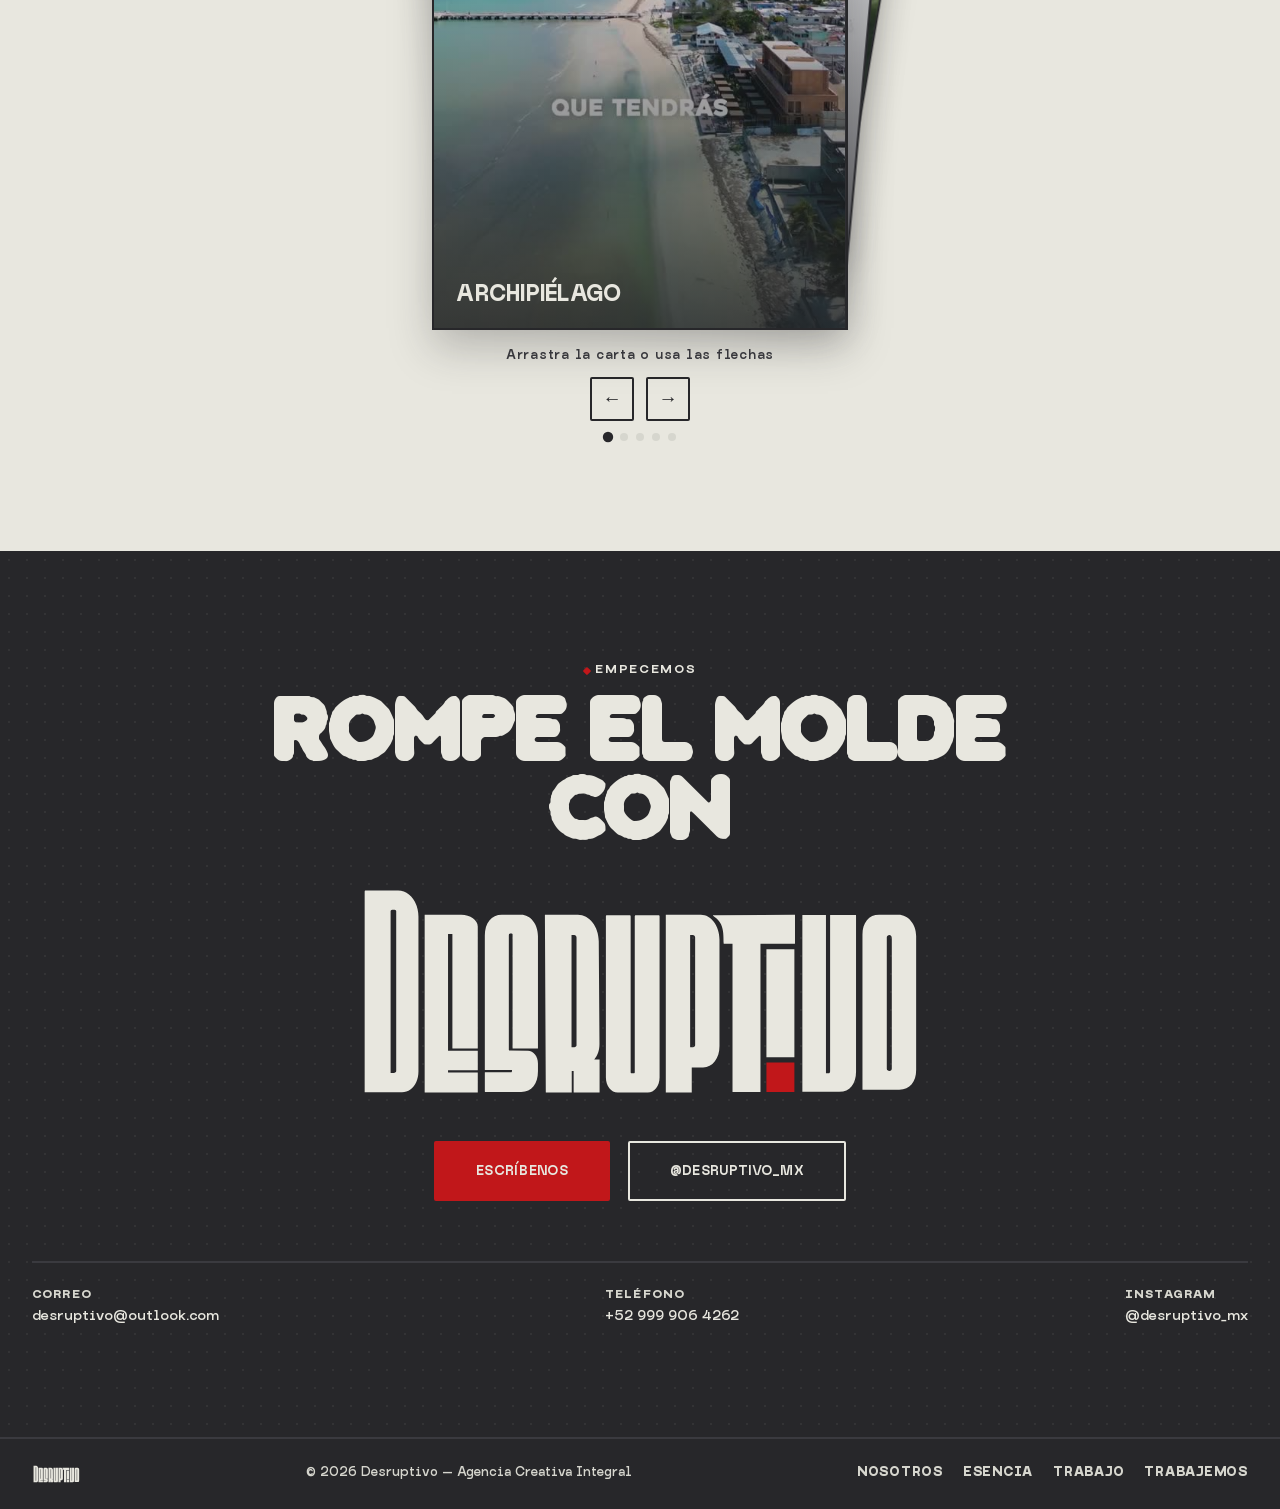
==== commit 62882d8b: "Copy: nuevo texto del hero y usuario de Instagram - El subtitulo del hero pasa de "Branding, digital" ====
--- a/index.html
+++ b/index.html
@@ -6,7 +6,7 @@
 <meta name="color-scheme" content="light only">
 <meta name="theme-color" content="#cf1417">
 <title>DESRUPTIVO — Agencia Creativa Integral</title>
-<meta name="description" content="Agencia creativa integral en Mérida, Yucatán. Branding, marketing, desarrollo web y video bajo una sola dirección creativa. Hacemos ruido con intención.">
+<meta name="description" content="Agencia creativa integral en Mérida, Yucatán. Cuestionamos lo establecido y mezclamos disciplinas: branding, marketing, desarrollo web y video en un solo equipo.">
 <link rel="canonical" href="https://desruptivomx-sketch.github.io/desruptivo-web/">
 
 <!-- Favicon -->
@@ -19,14 +19,14 @@
 <meta property="og:locale" content="es_MX">
 <meta property="og:url" content="https://desruptivomx-sketch.github.io/desruptivo-web/">
 <meta property="og:title" content="DESRUPTIVO — Agencia Creativa Integral">
-<meta property="og:description" content="Branding, marketing, desarrollo web y video bajo una sola dirección creativa. Hacemos ruido con intención.">
+<meta property="og:description" content="No hay una sola manera de hacer las cosas. Cuestionamos lo establecido, mezclamos disciplinas y buscamos nuevas formas de resolver, crear y comunicar.">
 <meta property="og:image" content="https://desruptivomx-sketch.github.io/desruptivo-web/img/og-desruptivo.jpg">
 <meta property="og:image:width" content="1200">
 <meta property="og:image:height" content="630">
 <meta property="og:image:alt" content="Logotipo de Desruptivo en crema sobre fondo rojo">
 <meta name="twitter:card" content="summary_large_image">
 <meta name="twitter:title" content="DESRUPTIVO — Agencia Creativa Integral">
-<meta name="twitter:description" content="Branding, marketing, desarrollo web y video bajo una sola dirección creativa.">
+<meta name="twitter:description" content="No hay una sola manera de hacer las cosas. Cuestionamos lo establecido y mezclamos disciplinas.">
 <meta name="twitter:image" content="https://desruptivomx-sketch.github.io/desruptivo-web/img/og-desruptivo.jpg">
 
 <!-- Tipografías críticas del hero y la navegación -->
@@ -41,7 +41,7 @@
   "@type": "ProfessionalService",
   "name": "Desruptivo",
   "alternateName": "Desruptivo Agencia Creativa Integral",
-  "description": "Agencia creativa integral: branding, marketing, ingeniería digital y multimedia bajo una sola dirección creativa.",
+  "description": "Agencia creativa integral: branding, marketing, ingeniería digital y multimedia en un solo equipo, desde Mérida, Yucatán.",
   "url": "https://desruptivomx-sketch.github.io/desruptivo-web/",
   "logo": "https://desruptivomx-sketch.github.io/desruptivo-web/img/logo-desruptivo.png",
   "image": "https://desruptivomx-sketch.github.io/desruptivo-web/img/og-desruptivo.jpg",
@@ -54,7 +54,7 @@
     "addressRegion": "Yucatán",
     "addressCountry": "MX"
   },
-  "sameAs": ["https://instagram.com/desruptivomx"],
+  "sameAs": ["https://instagram.com/desruptivo_mx"],
   "areaServed": { "@type": "Country", "name": "México" },
   "hasOfferCatalog": {
     "@type": "OfferCatalog",
@@ -1142,7 +1142,7 @@
       <span class="hero-word-ink" aria-hidden="true"></span>
     </h1>
     <div class="hero-sub">
-      <p>Branding, digital, video y marketing bajo una sola dirección creativa. Hacemos ruido con intención.</p>
+      <p>Desruptivo nace de una idea: no hay una sola manera de hacer las cosas. Cuestionamos lo establecido, mezclamos disciplinas y buscamos nuevas formas de resolver, crear y comunicar.</p>
     </div>
     <ul class="hero-disc">
       <li>Marketing</li>
@@ -1392,12 +1392,12 @@
     <div class="contact-logo"><svg viewBox="40 310 920 340" role="img" aria-label="Desruptivo"><defs><style>.cls-1{fill:var(--cream);}.cls-1,.cls-2{stroke-width:0px;}.cls-2{fill:var(--red);}</style></defs><path class="cls-1" d="m121.42,321.88h-50.87c-.78,0-1.4.8-1.4,1.8v313.01c0,.19.22.34.48.34h57.77c4.91,0,9.33-1.42,13.25-4.26,3.92-2.84,6.99-6.73,9.21-11.67,2.22-4.94,3.33-10.4,3.33-16.38v-242.19c0-22.44-14.23-40.64-31.78-40.64Zm-2.98,281.7c0,.75-.37,1.46-1.09,2.13-.74.67-1.64,1.01-2.74,1.01h-4.44c-.27,0-.48-.15-.48-.34v-252.64c0-.99,1.96-1.8,4.38-1.8s4.38.8,4.38,1.8v249.84Z"/><path class="cls-1" d="m163.37,359.71h56.55c14.34,0,25.97,8.19,25.97,18.3v190.1c0,.19-.22.34-.48.34h-38.69c-.27,0-.48-.15-.48-.34v-177.99c0-.19-.22-.34-.48-.34h-5.86c-.27,0-.48.15-.48.34v181.58c0,.19.22.34.48.34h45.52c.27,0,.48.15.48.34v29.84c0,.19-.22.34-.48.34h-45.52c-.27,0-.48.15-.48.34v2.91c0,.19.22.34.48.34h45.52c.27,0,.48.15.48.34v30.51c0,.19-.22.34-.48.34h-82.03c-.27,0-.48-.15-.48-.34v-276.96c0-.19.22-.34.48-.34Z"/><path class="cls-1" d="m256.92,606.52c0-.37.24-.66.53-.66h40.36c1.05,0,1.58-.96,1.58-2.87h0c0-.37-.24-.66-.53-.66h-41.41c-.29,0-.53-.3-.53-.66v-209.48c0-9.87,2.37-17.75,7.11-23.64,4.74-5.89,11.26-8.84,19.57-8.84h30.01c14.53,0,26.32,14.83,26.32,33.13v175.24c0,.37-.24.66-.53.66h-38.6c-.29,0-.53-.3-.53-.66v-178.11c0-.37-3.28-1.33-3.57-1.33h0c.47.13.37.62-.14.65-.83.05-1.57.2-1.7.56-.29.81-.44,1.73-.44,2.76v178.33c0,.37.24.66.53.66l29.29.67c8.66,0,15.69,8.84,15.69,19.75v12.06c0,9.87-2.31,17.75-6.93,23.64-4.62,5.89-11.03,8.84-19.21,8.84h-56.33c-.29,0-.53-.3-.53-.66v-29.38Z"/><path class="cls-1" d="m447.52,360.42h35.86c.78,0,1.4.8,1.4,1.8v243.42c0,.99.63,1.8,1.4,1.8h3.62c.78,0,1.4-.8,1.4-1.8v-243.42c0-.99.63-1.8,1.4-1.8h35.97c.78,0,1.4.8,1.4,1.8v251.68c0,13.04-8.26,23.61-18.46,23.61h-46.97c-10.19,0-18.45-10.57-18.45-23.6v-251.69c0-.99.63-1.8,1.4-1.8Z"/><path class="cls-1" d="m428.53,585.73c-.38,0-.61-.29-.41-.52,2.46-2.75,4.37-6.09,5.75-10.03,1.46-4.19,2.19-8.75,2.19-13.69l-1.12-160.38c-.16-22.93-14.74-41.4-32.66-41.4h-51.02c-.27,0-.48.15-.48.34l1.4,276.96c0,.19.22.34.48.34h39.57c.27,0,.48-.15.48-.34v-32.98c0-.19.22-.34.48-.34h2.02c.27,0,.48.15.48.34v32.98c0,.19.22.34.48.34h39.57c.27,0,.48-.15.48-.34v-50.94c0-.19-.22-.34-.48-.34h-7.23Zm-28.32-22.35c0,.78-.33,1.52-.98,2.23-.66.7-1.47,1.05-2.45,1.05h-3.92c-.27,0-.48-.15-.48-.34v-174.9c0-.19.22-.34.48-.34h3.7c2.01,0,3.64,1.77,3.64,3.94v168.36Z"/><path class="cls-1" d="m903.11,359.71h-29.98c-8.19,0-14.59,2.78-19.21,8.33-4.62,5.55-6.93,12.98-6.93,22.28v242.24c0,.19.22.34.48.34h57.07c8.3,0,14.77-2.77,19.39-8.33,4.62-5.55,6.93-12.98,6.93-22.28v-209.65c0-18.19-12.43-32.93-27.76-32.93Zm-10.27,240.07c0,.95-.33,1.84-.98,2.69-.66.85-1.47,1.28-2.45,1.28h-.22c-2.31,0-4.19-1.6-4.19-3.57v-205.48c0-1.97,1.88-3.57,4.19-3.57h0c2.01,0,3.64,2.14,3.64,4.78v203.88Z"/><path class="cls-1" d="m594.48,359.71h-54.3c-.27,0-.48.15-.48.34v277.12c0,.19.22.34.48.34h39.57c.27,0,.48-.15.48-.34v-38.52c0-.19.22-.34.48-.34h17.24c7.49,0,13.63-3.2,18.42-9.6,4.8-6.4,7.19-14.37,7.19-23.89v-166.26c0-21.45-13.02-38.84-29.09-38.84Zm-8.93,203.67c0,.78-.33,1.52-.98,2.23-.66.7-1.47,1.05-2.45,1.05h-3.92c-.27,0-.48-.15-.48-.34v-174.9c0-.19.22-.34.48-.34h3.7c2.01,0,3.64,1.77,3.64,3.94v168.36Z"/><path class="cls-1" d="m753.57,360.19h35.9c.27,0,.48.15.48.34v246.41c0,.19.22.34.48.34h4.41c.47,0,.85-.36,1.14-1.08.29-.72.44-1.58.44-2.58v-243.09c0-.19.22-.34.48-.34h39.57c.27,0,.48.15.48.34v244.17c0,9.61-2.28,17.29-6.84,23.02-4.56,5.74-11,8.61-19.3,8.61h-57.25c-.27,0-.48-.15-.48-.34v-275.46c0-.19.22-.34.48-.34Z"/><path class="cls-1" d="m697.4,413.47h42.73c.27,0,.48.15.48.34v168.28c0,.19-.22.34-.48.34h-42.73c-.27,0-.48-.15-.48-.34v-168.28c0-.19.22-.34.48-.34Z"/><path class="cls-1" d="m741.1,359.71l-127.31.71c-.44,0-.64.38-.33.59,17.19,11.43,16.19,24.74,16.66,43.59,0,.19.22.34.48.34h12.85c.27,0,.48.15.48.34v230.95c0,.19.22.34.48.34h42.73c.27,0,.48-.15.48-.34v-230.95c0-.19.22-.34.48-.34h52.98c.27,0,.48-.15.48-.34v-44.54c0-.19-.22-.34-.49-.34Z"/><path class="cls-2" d="m697.4,590.63h42.73c.27,0,.48.15.48.34v45.25c0,.19-.22.34-.48.34h-42.73c-.27,0-.48-.15-.48-.34v-45.25c0-.19.22-.34.48-.34Z"/></svg></div>
     <div class="contact-actions">
       <a href="https://wa.me/529999064262?text=Hola%20Desruptivo%2C%20quiero%20platicar%20sobre%20un%20proyecto" class="btn-primary" target="_blank" rel="noopener">Escríbenos</a>
-      <a href="https://instagram.com/desruptivomx" class="btn-ghost" target="_blank" rel="noopener">@desruptivomx</a>
+      <a href="https://instagram.com/desruptivo_mx" class="btn-ghost" target="_blank" rel="noopener">@desruptivo_mx</a>
     </div>
     <div class="contact-meta">
       <div class="col"><span>Correo</span><a href="mailto:desruptivo@outlook.com?subject=Proyecto%20nuevo%20%E2%80%94%20Desruptivo">desruptivo@outlook.com</a></div>
       <div class="col"><span>Teléfono</span><a href="tel:+529999064262">+52 999 906 4262</a></div>
-      <div class="col"><span>Instagram</span><a href="https://instagram.com/desruptivomx" target="_blank" rel="noopener">@desruptivomx</a></div>
+      <div class="col"><span>Instagram</span><a href="https://instagram.com/desruptivo_mx" target="_blank" rel="noopener">@desruptivo_mx</a></div>
     </div>
   </div>
 </section>
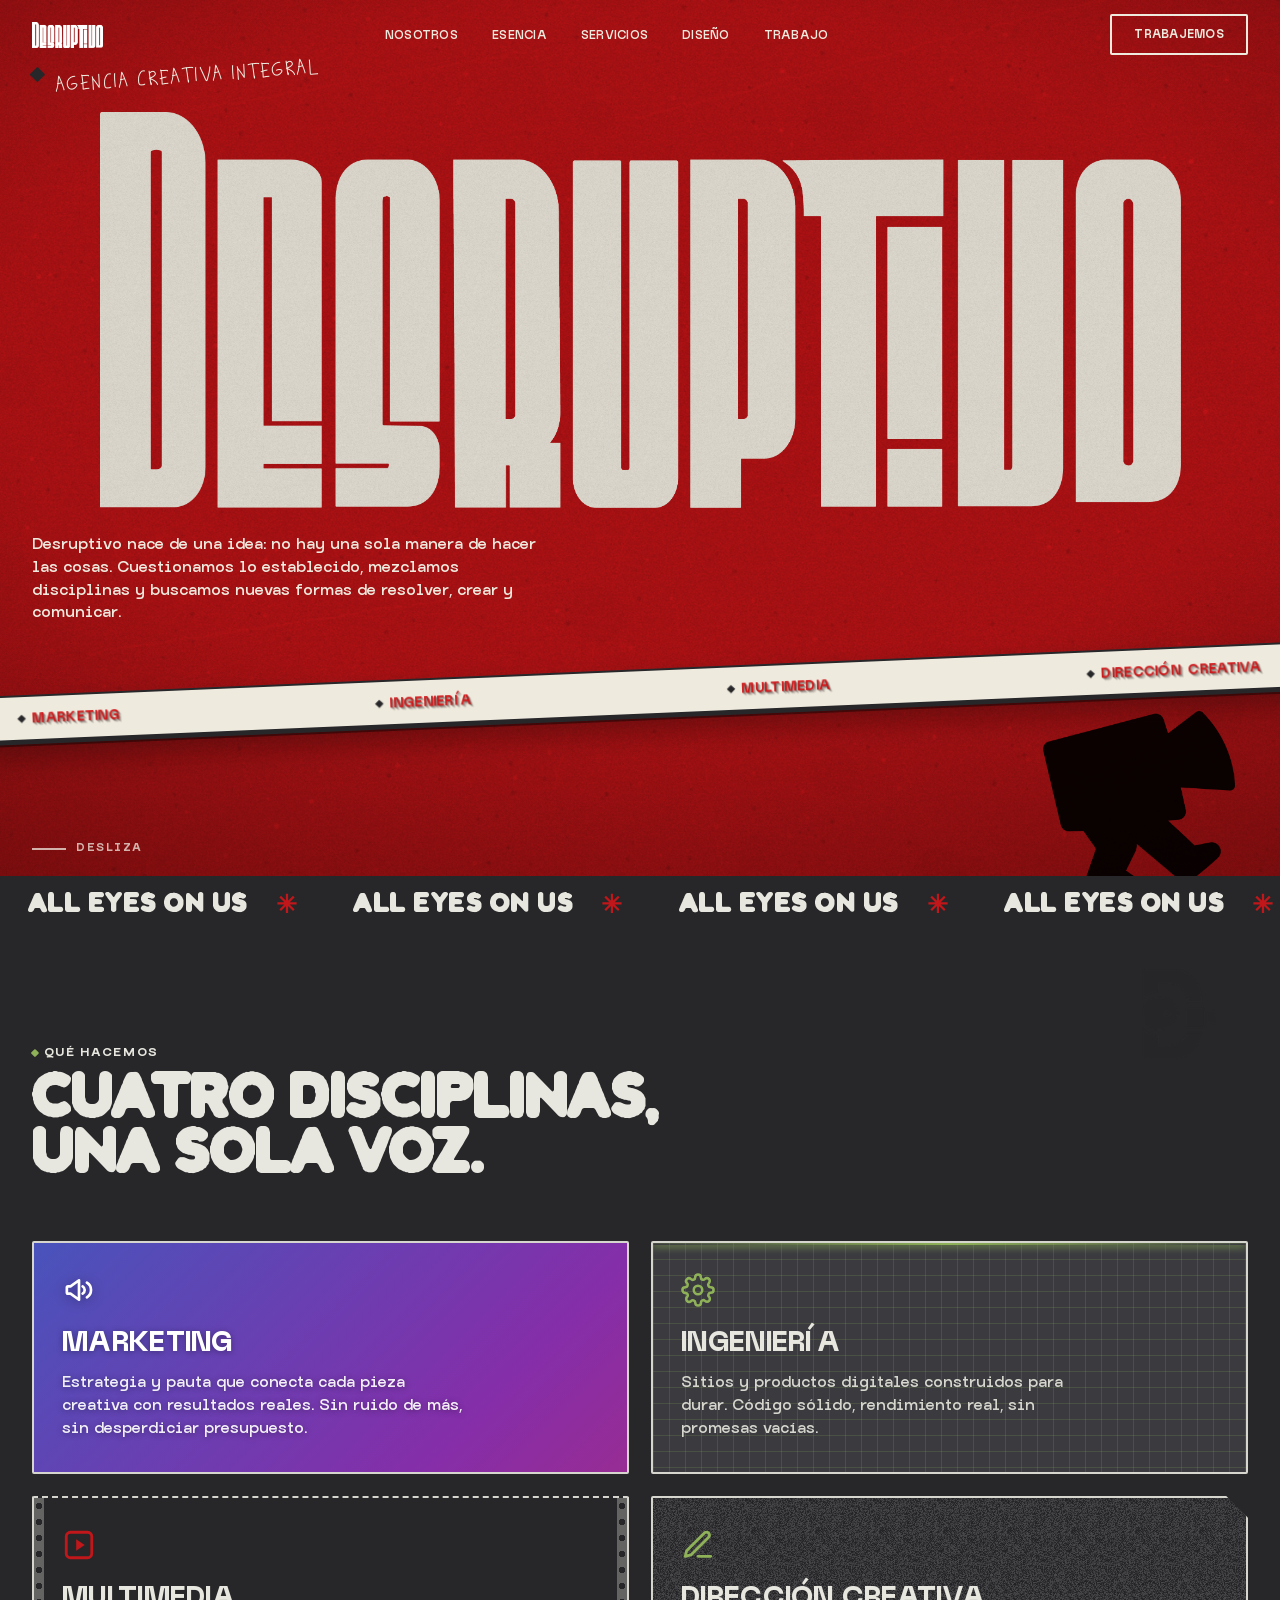
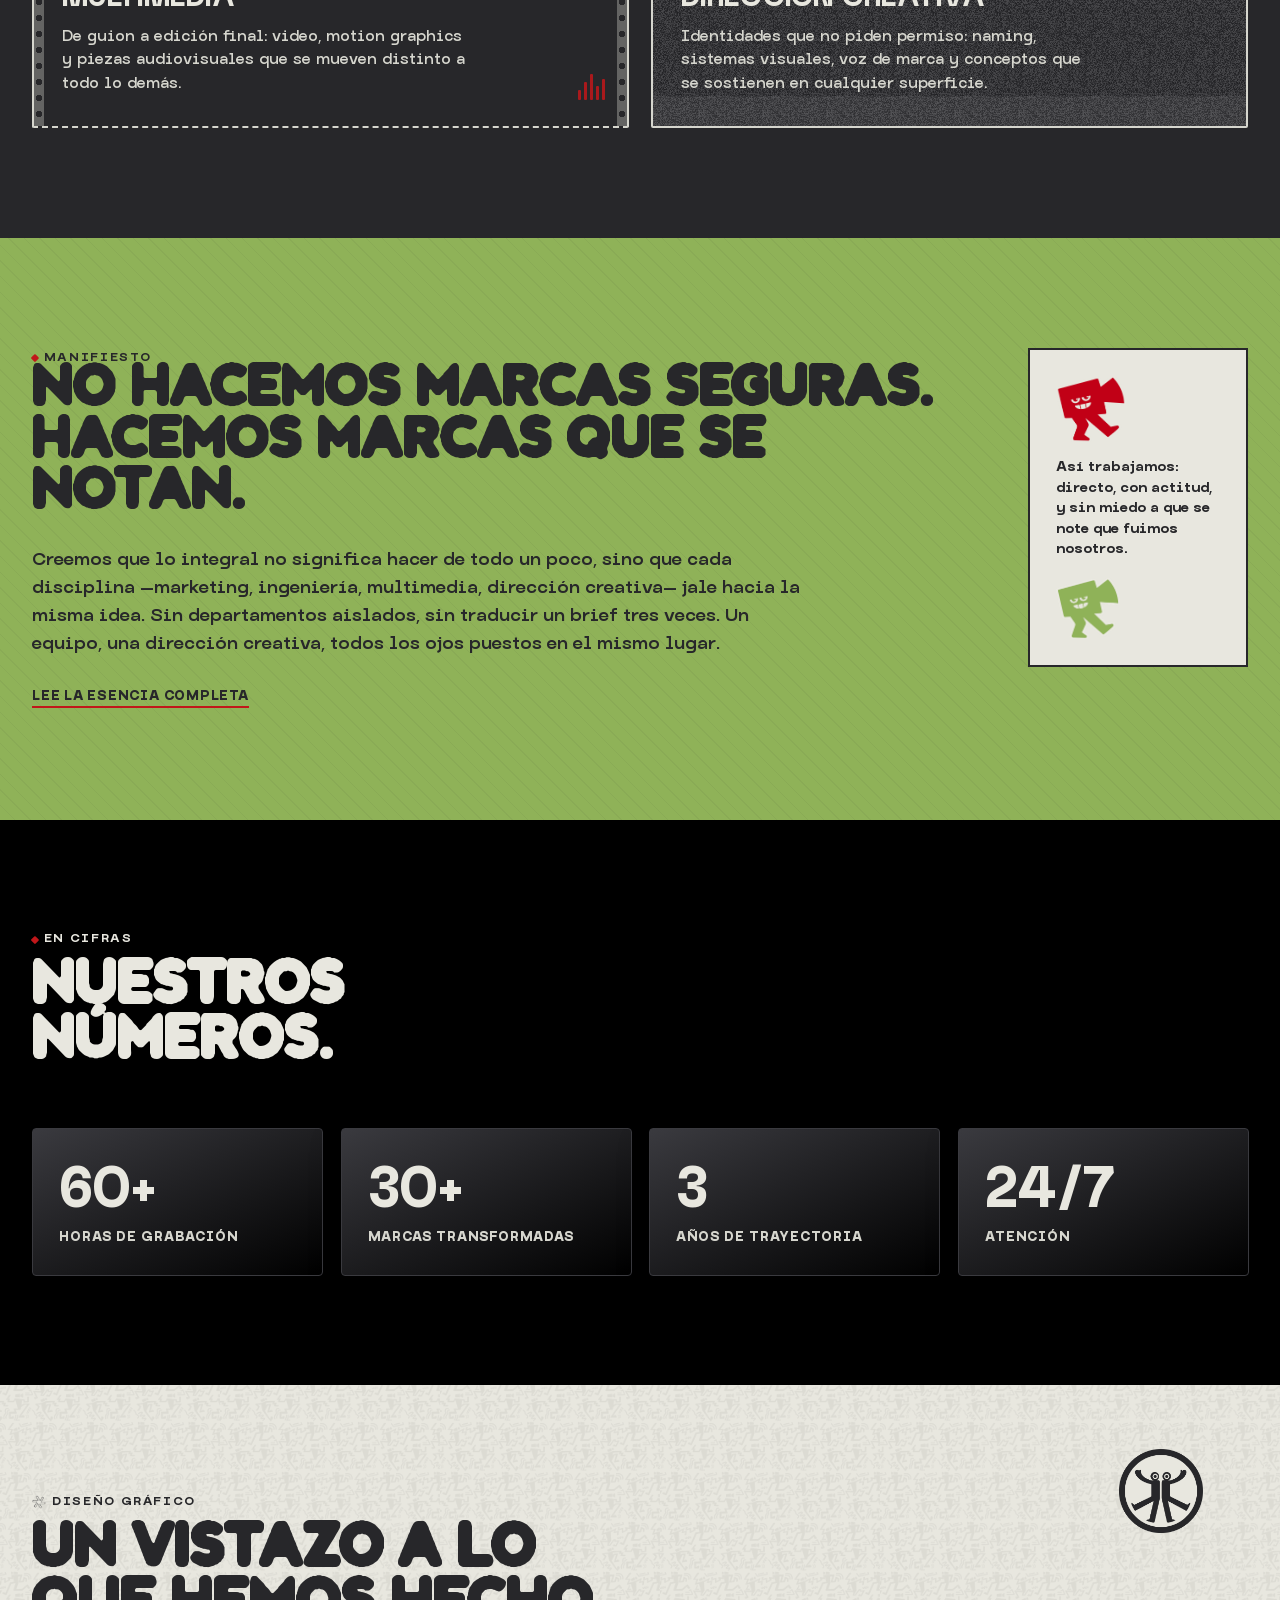
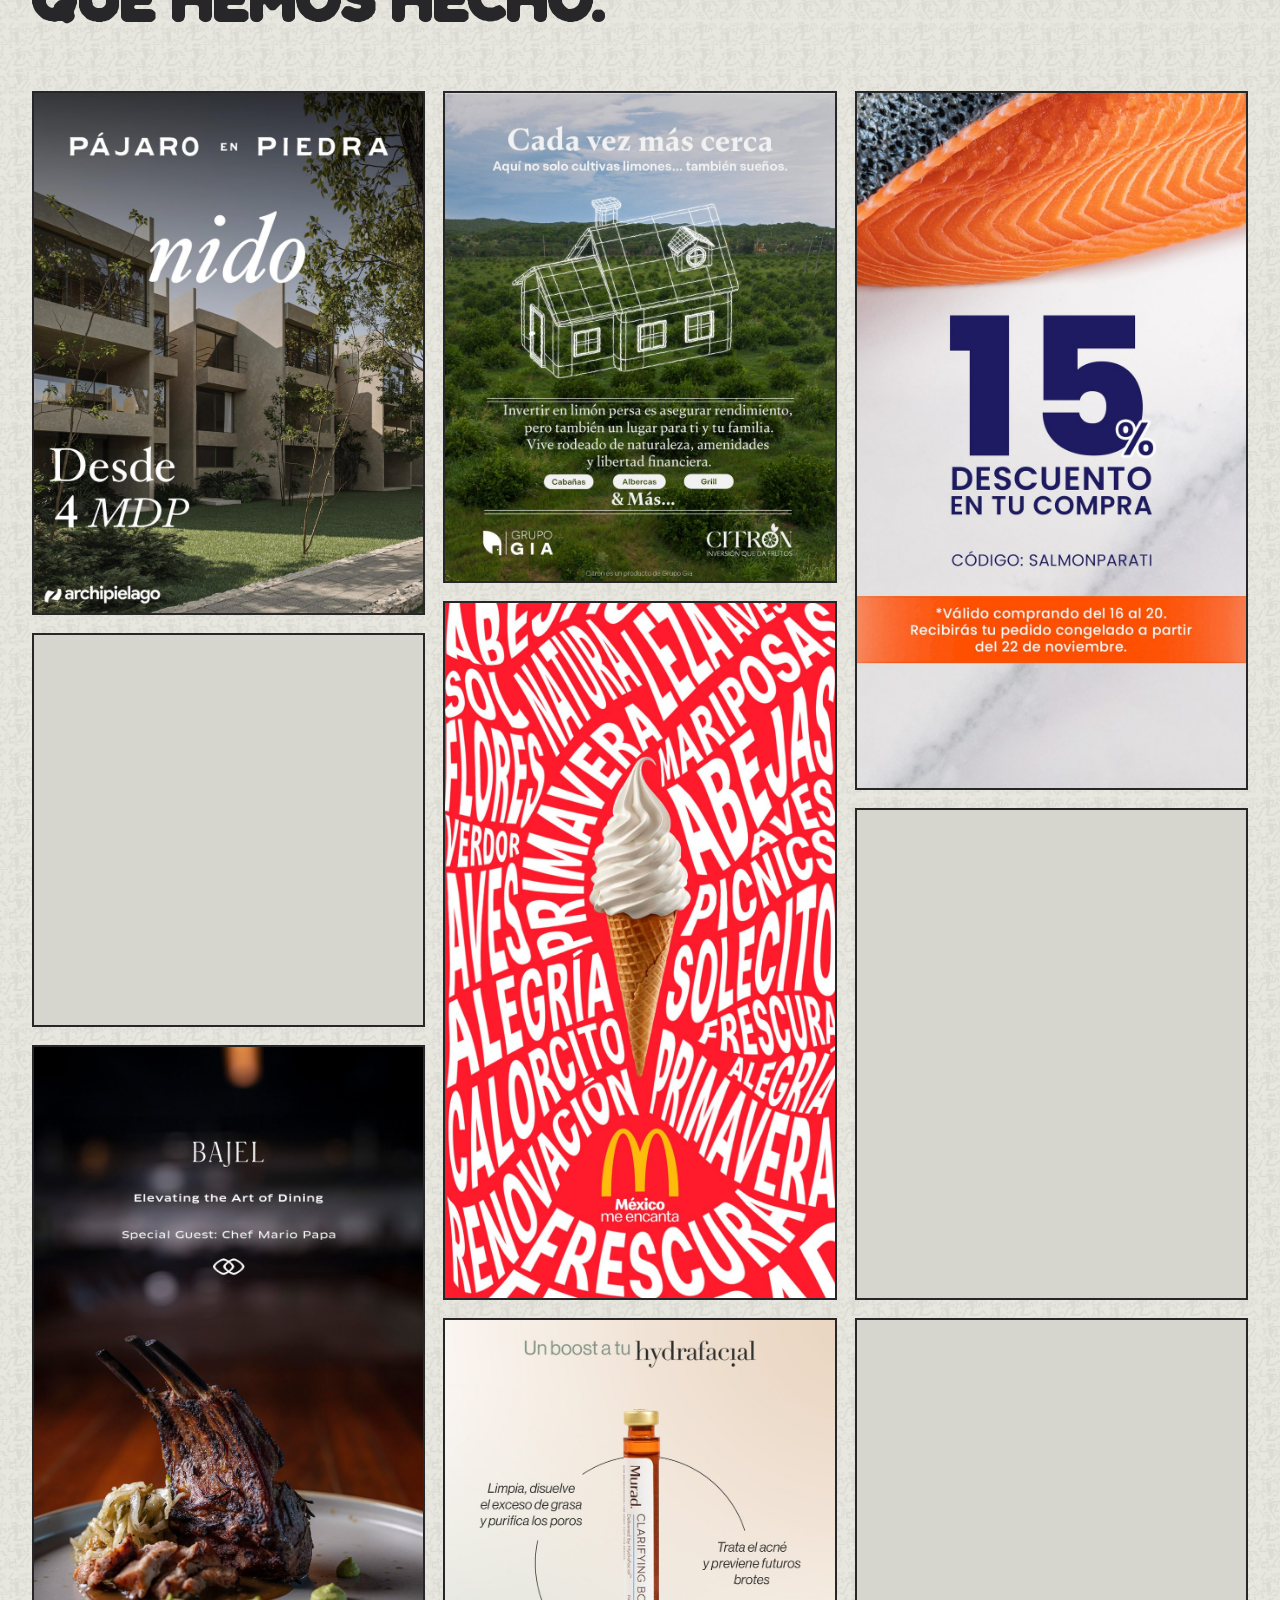
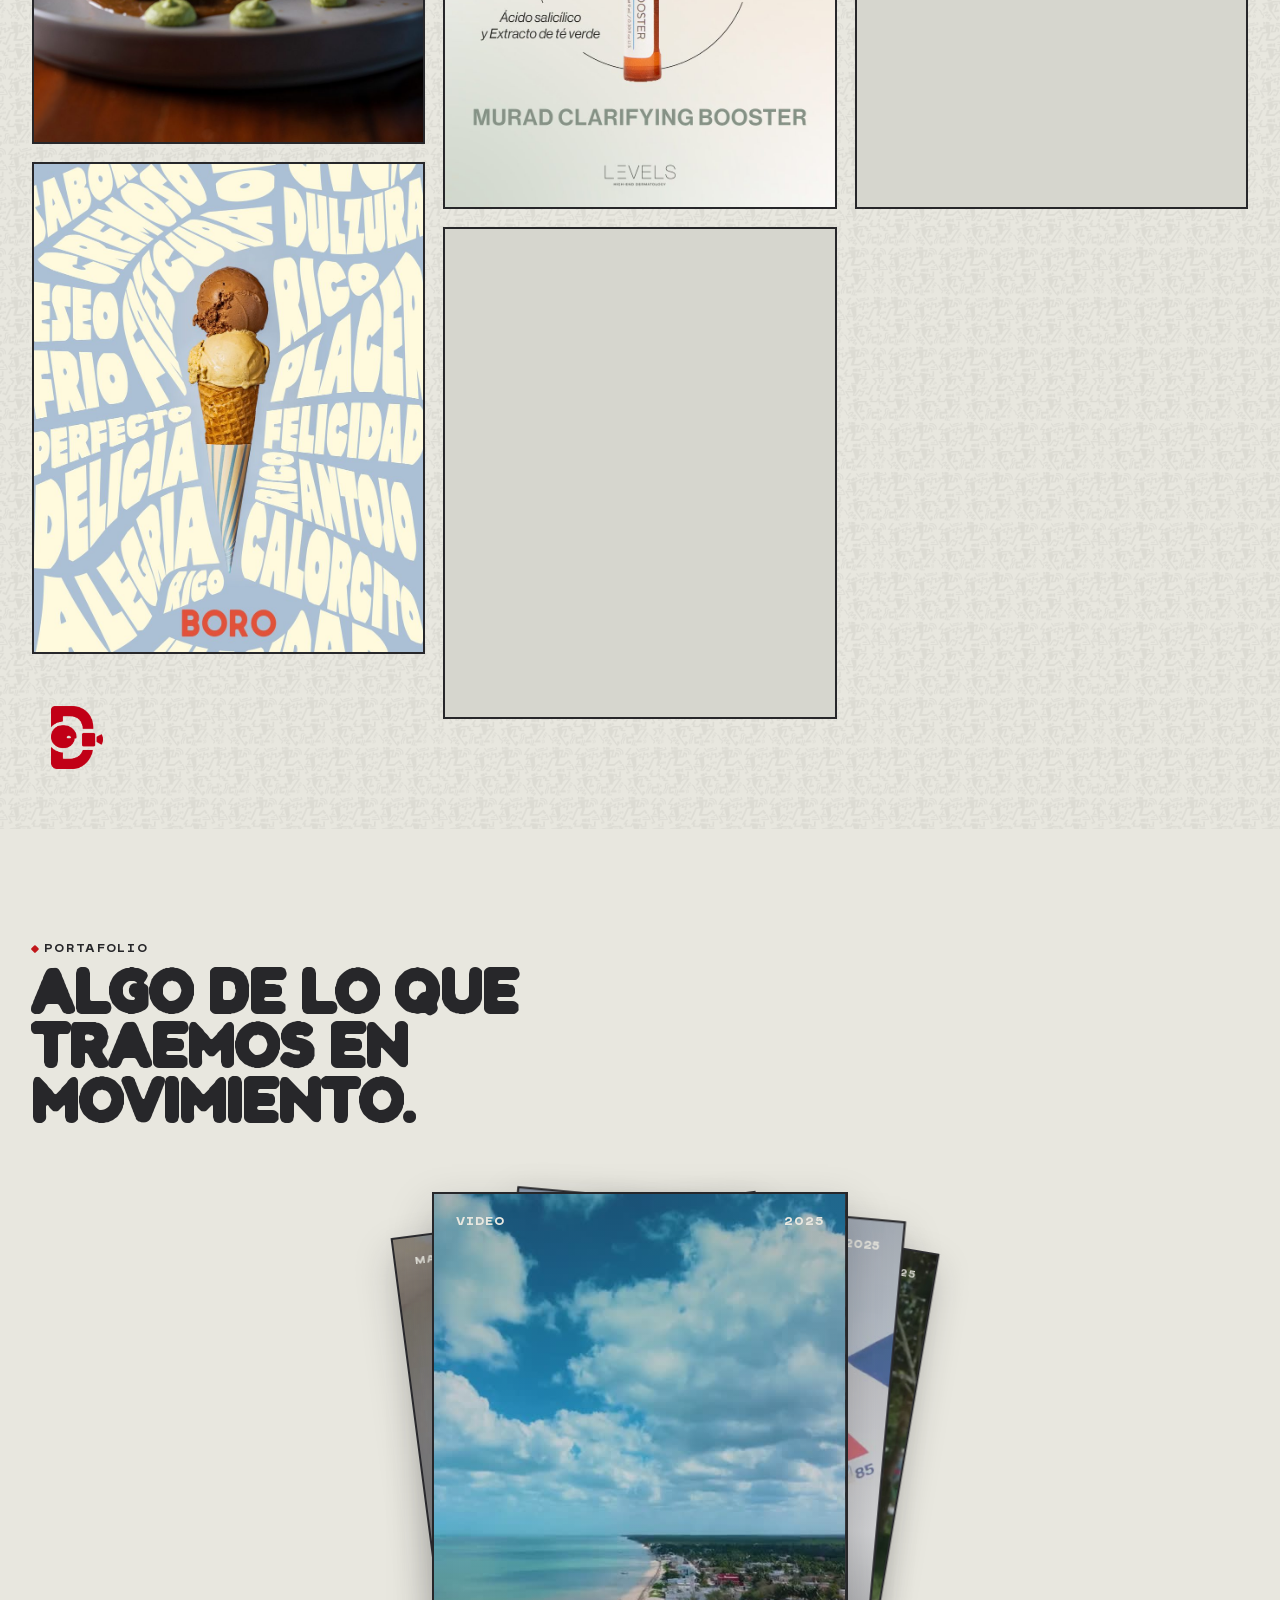
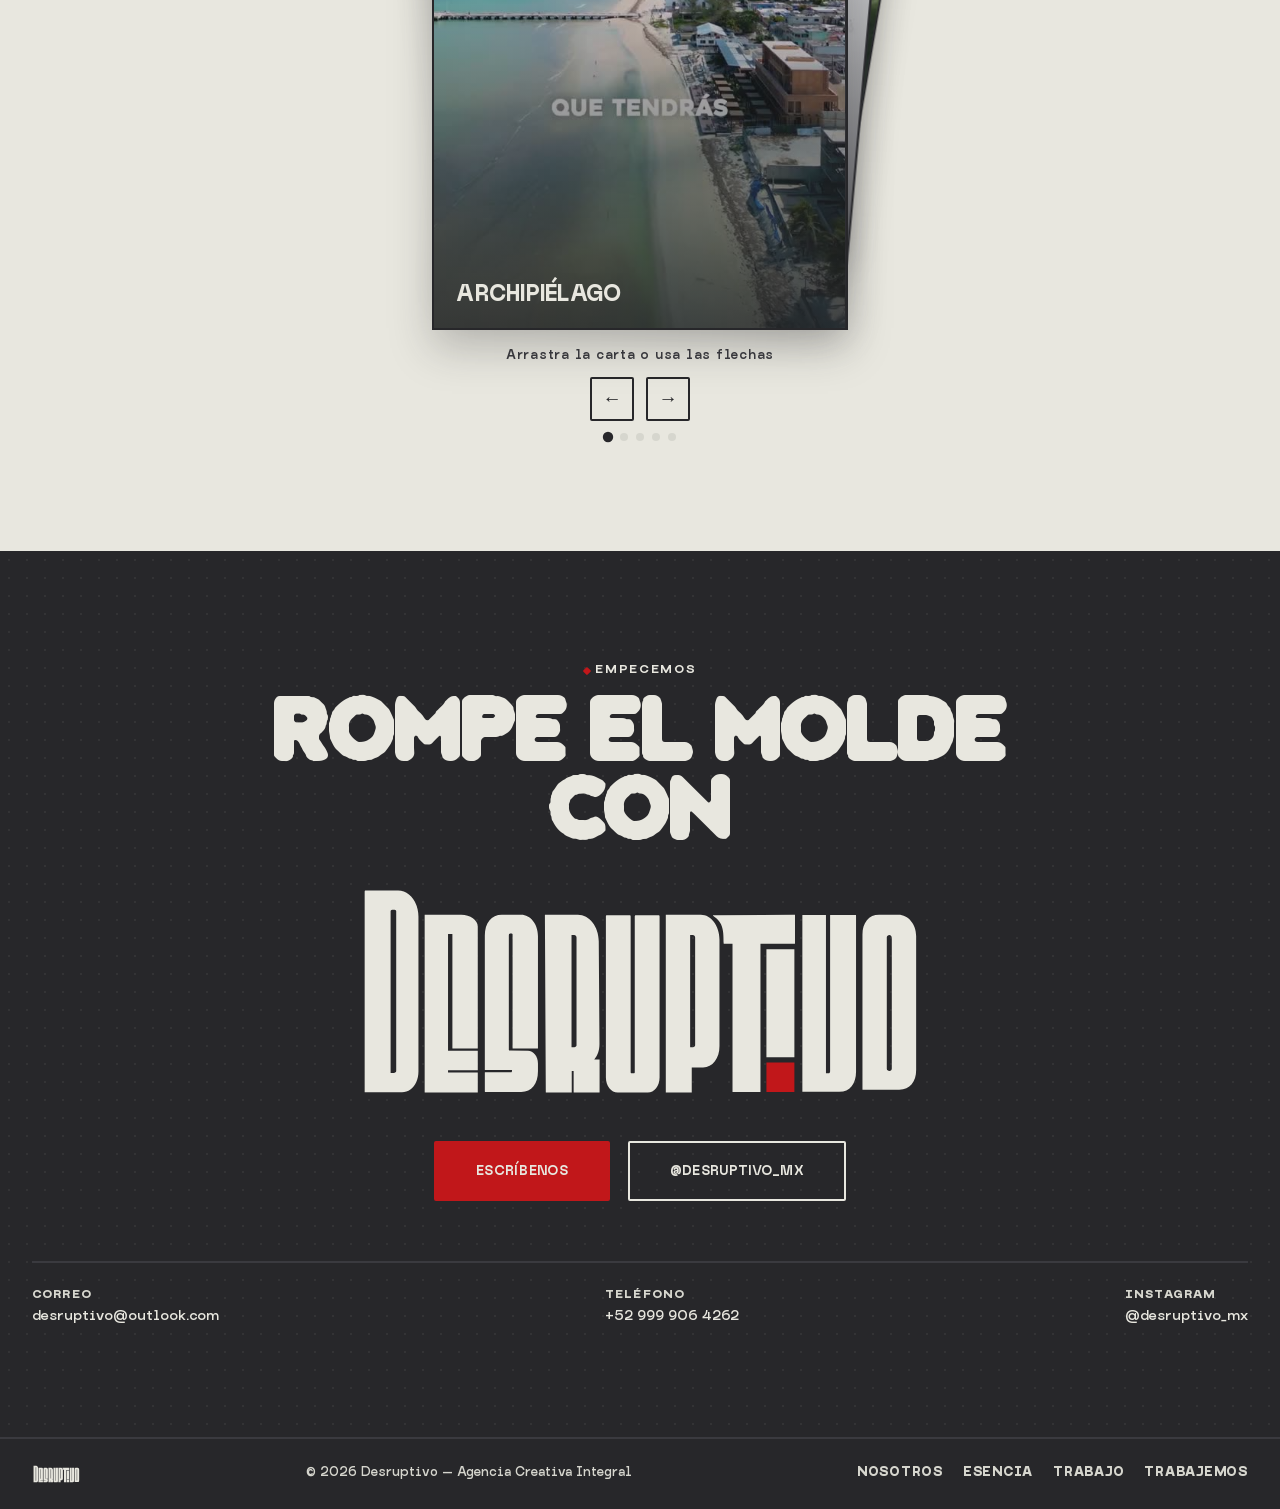
==== commit ec7a17d9: "Numeros: horas de grabacion, 30+ marcas, 3 anios y atencion 24/7 Seccion "Nuestros numeros" de la ho" ====
--- a/index.html
+++ b/index.html
@@ -1239,26 +1239,26 @@
     <div class="stats-grid">
       <div class="stat-item reveal">
         <div class="stat-card">
-          <span class="stat-number"><span class="stat-number-glitch" data-text="120+">120+</span></span>
-          <span class="stat-label">Proyectos entregados</span>
+          <span class="stat-number"><span class="stat-number-glitch" data-text="60+">60+</span></span>
+          <span class="stat-label">Horas de grabación</span>
         </div>
       </div>
       <div class="stat-item reveal">
         <div class="stat-card">
-          <span class="stat-number"><span class="stat-number-glitch" data-text="40+">40+</span></span>
+          <span class="stat-number"><span class="stat-number-glitch" data-text="30+">30+</span></span>
           <span class="stat-label">Marcas transformadas</span>
         </div>
       </div>
       <div class="stat-item reveal">
         <div class="stat-card">
-          <span class="stat-number"><span class="stat-number-glitch" data-text="6">6</span></span>
+          <span class="stat-number"><span class="stat-number-glitch" data-text="3">3</span></span>
           <span class="stat-label">Años de trayectoria</span>
         </div>
       </div>
       <div class="stat-item reveal">
         <div class="stat-card">
-          <span class="stat-number"><span class="stat-number-glitch" data-text="98%">98%</span></span>
-          <span class="stat-label">Clientes que repiten</span>
+          <span class="stat-number"><span class="stat-number-glitch" data-text="24/7">24/7</span></span>
+          <span class="stat-label">Atención</span>
         </div>
       </div>
     </div>
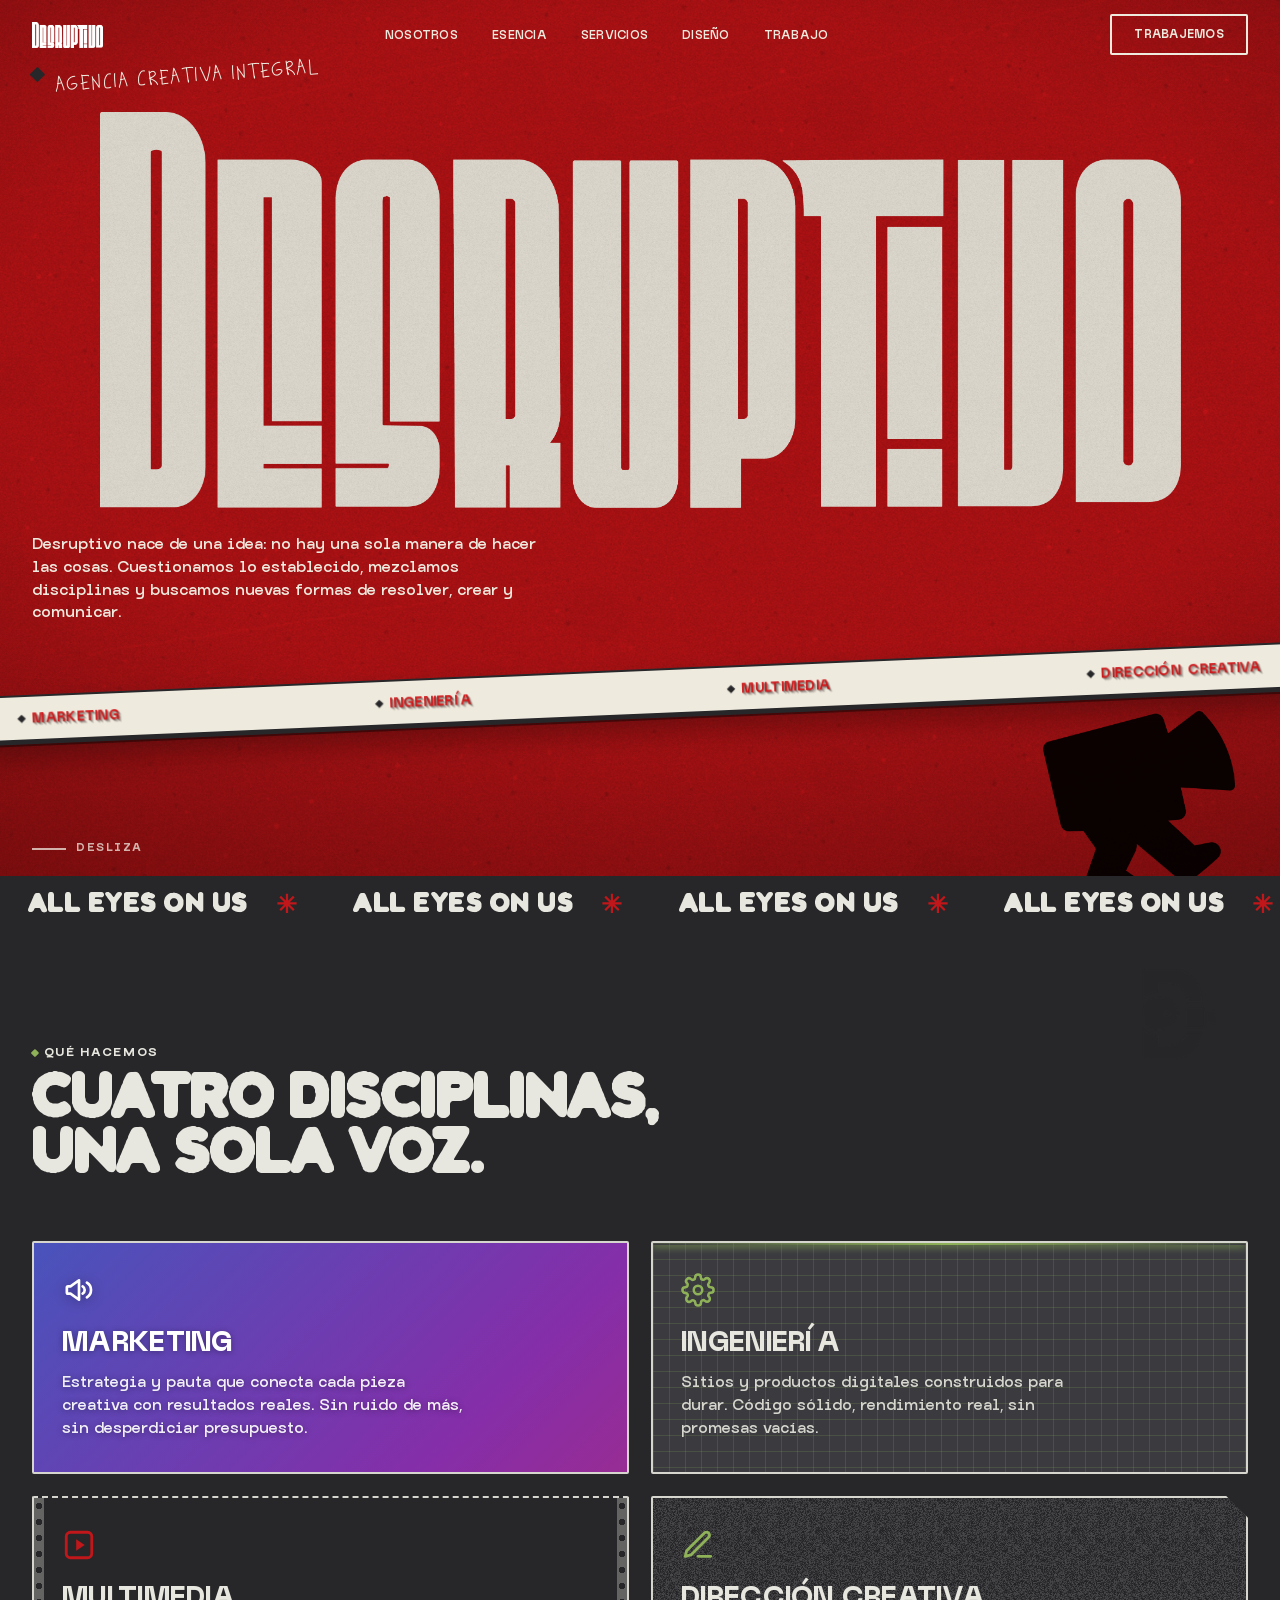
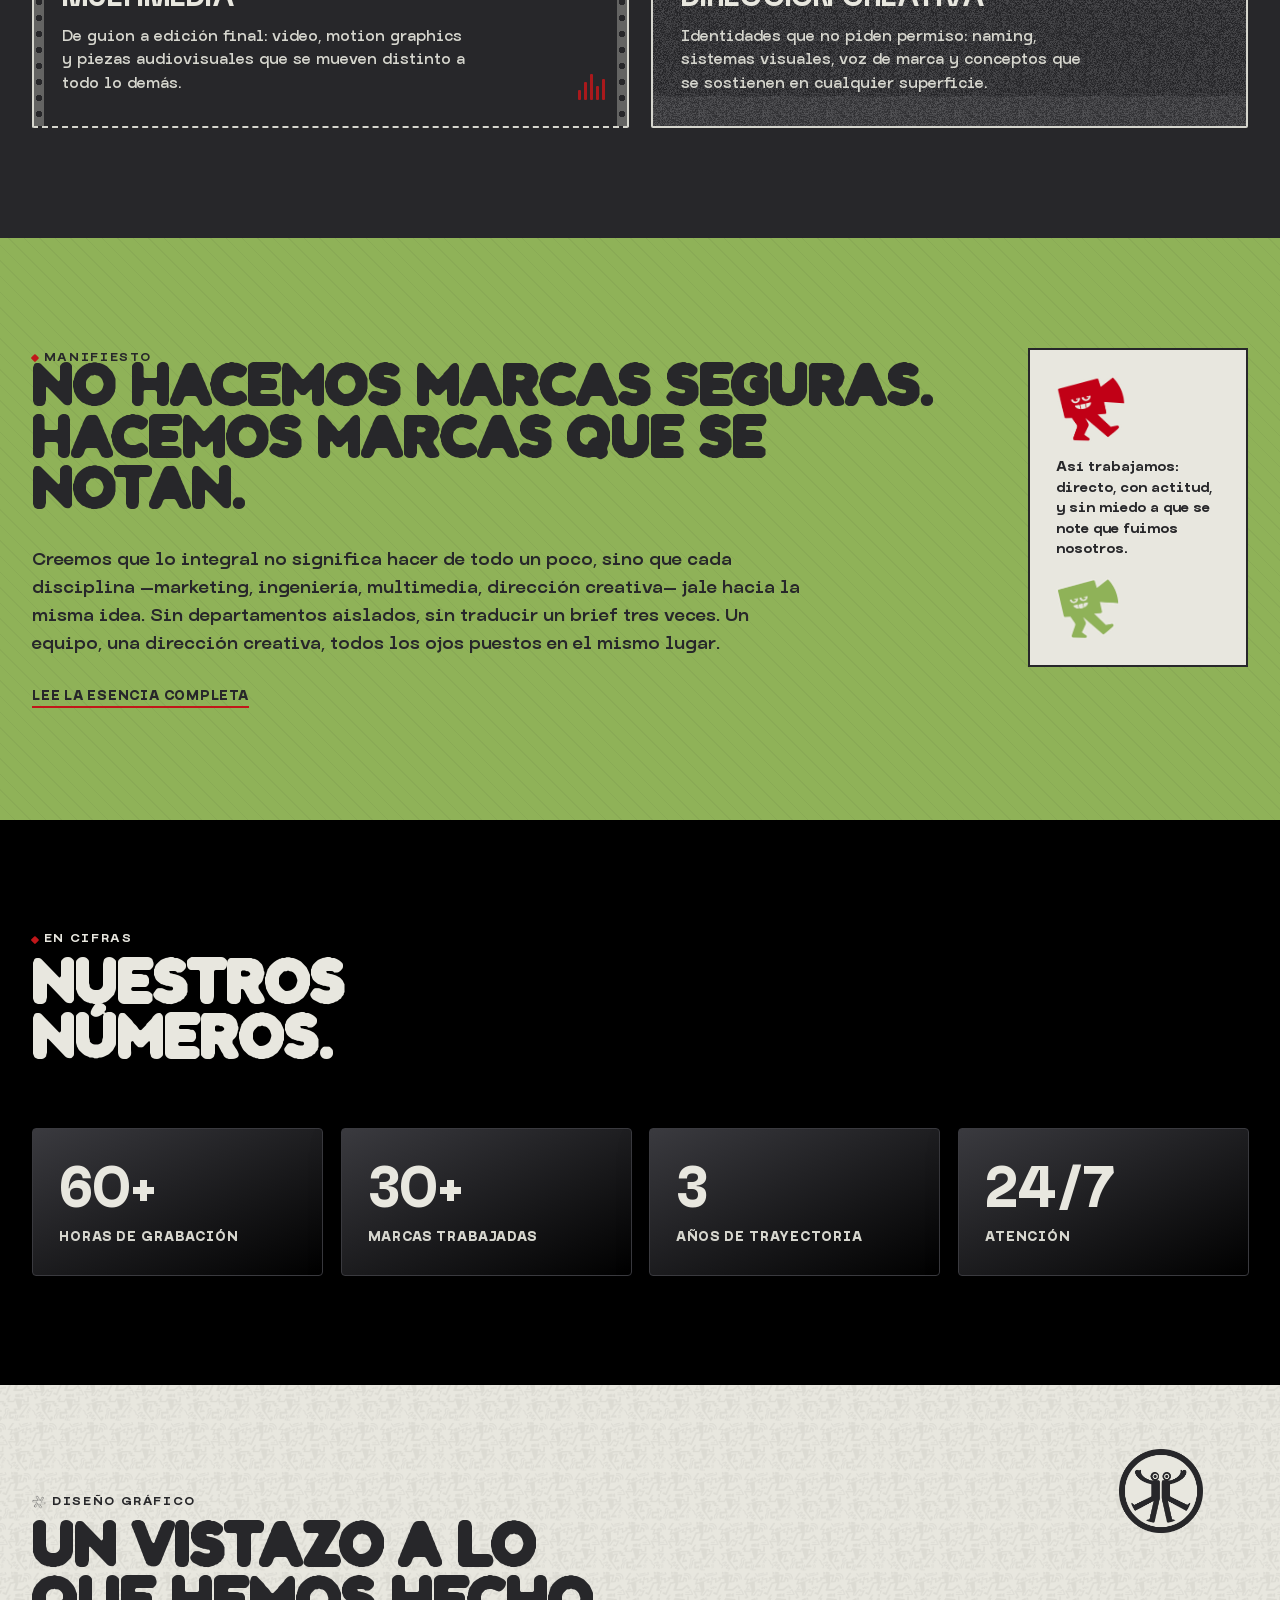
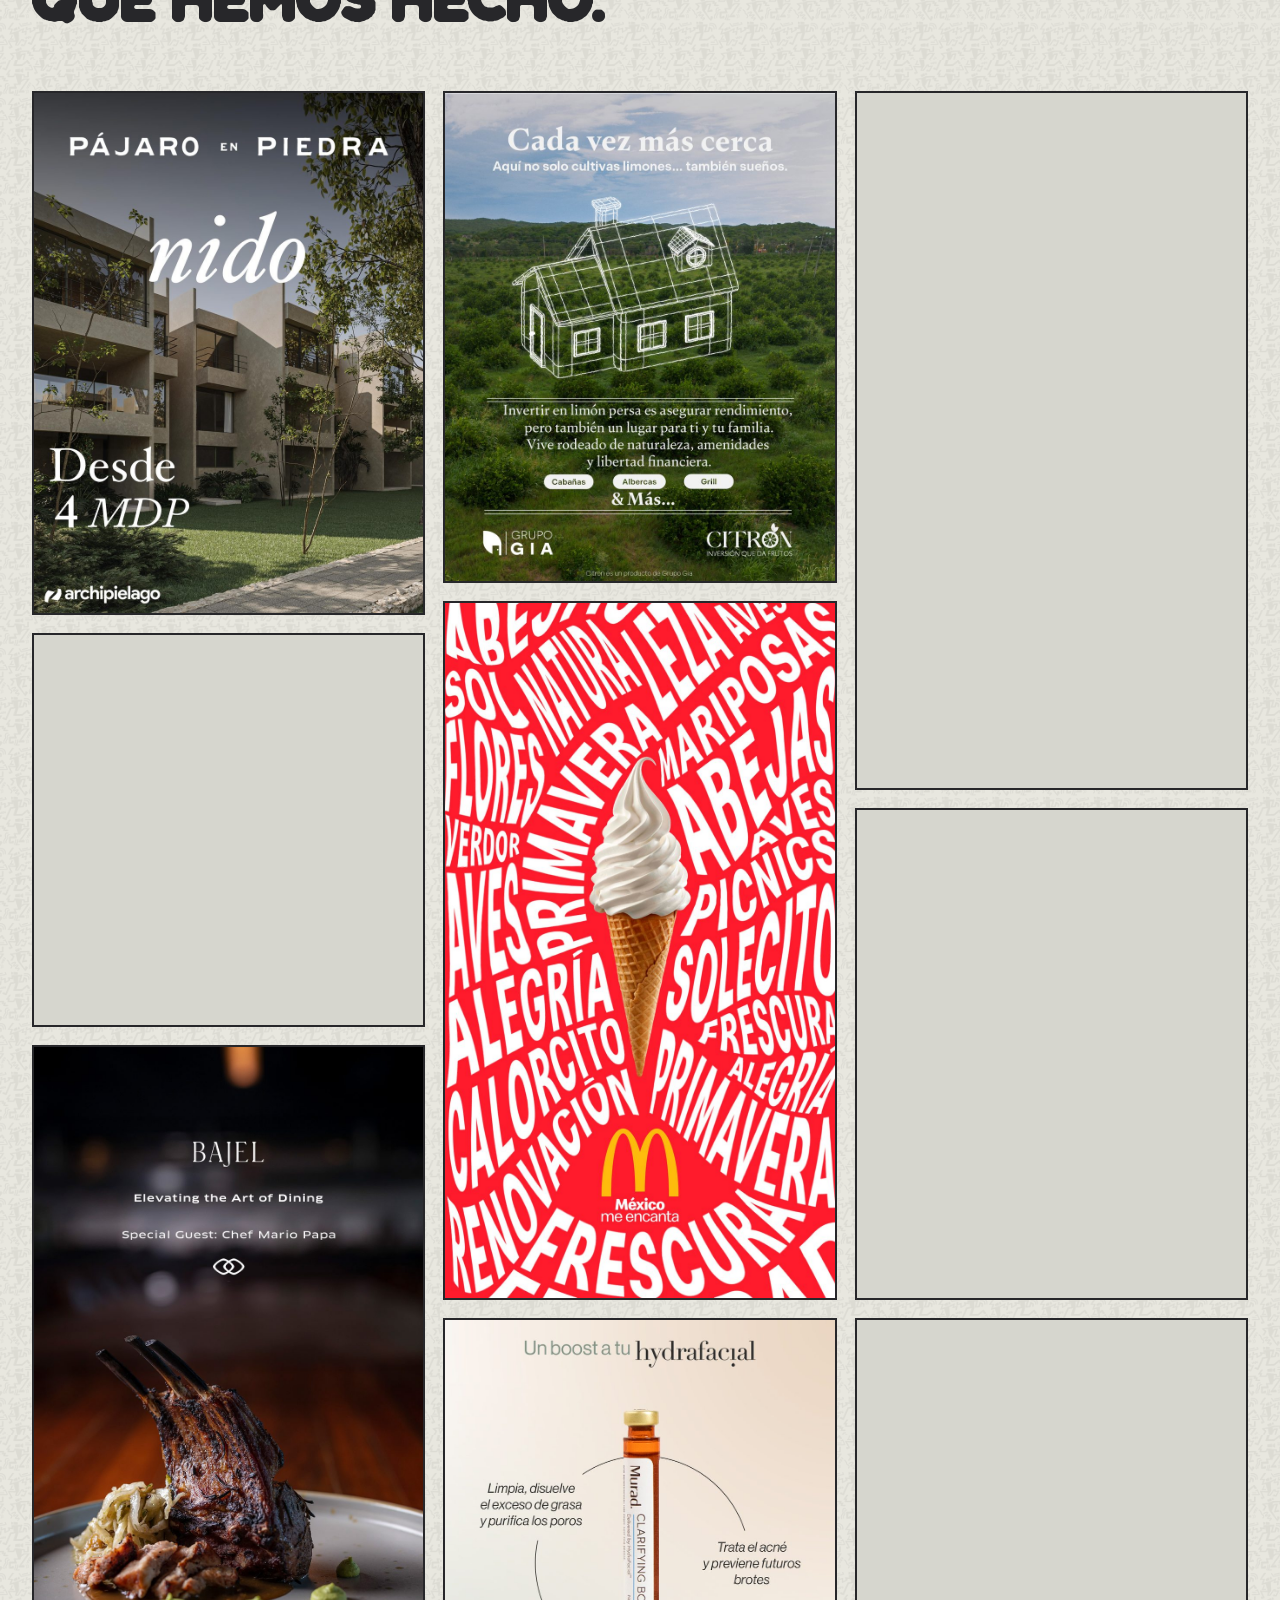
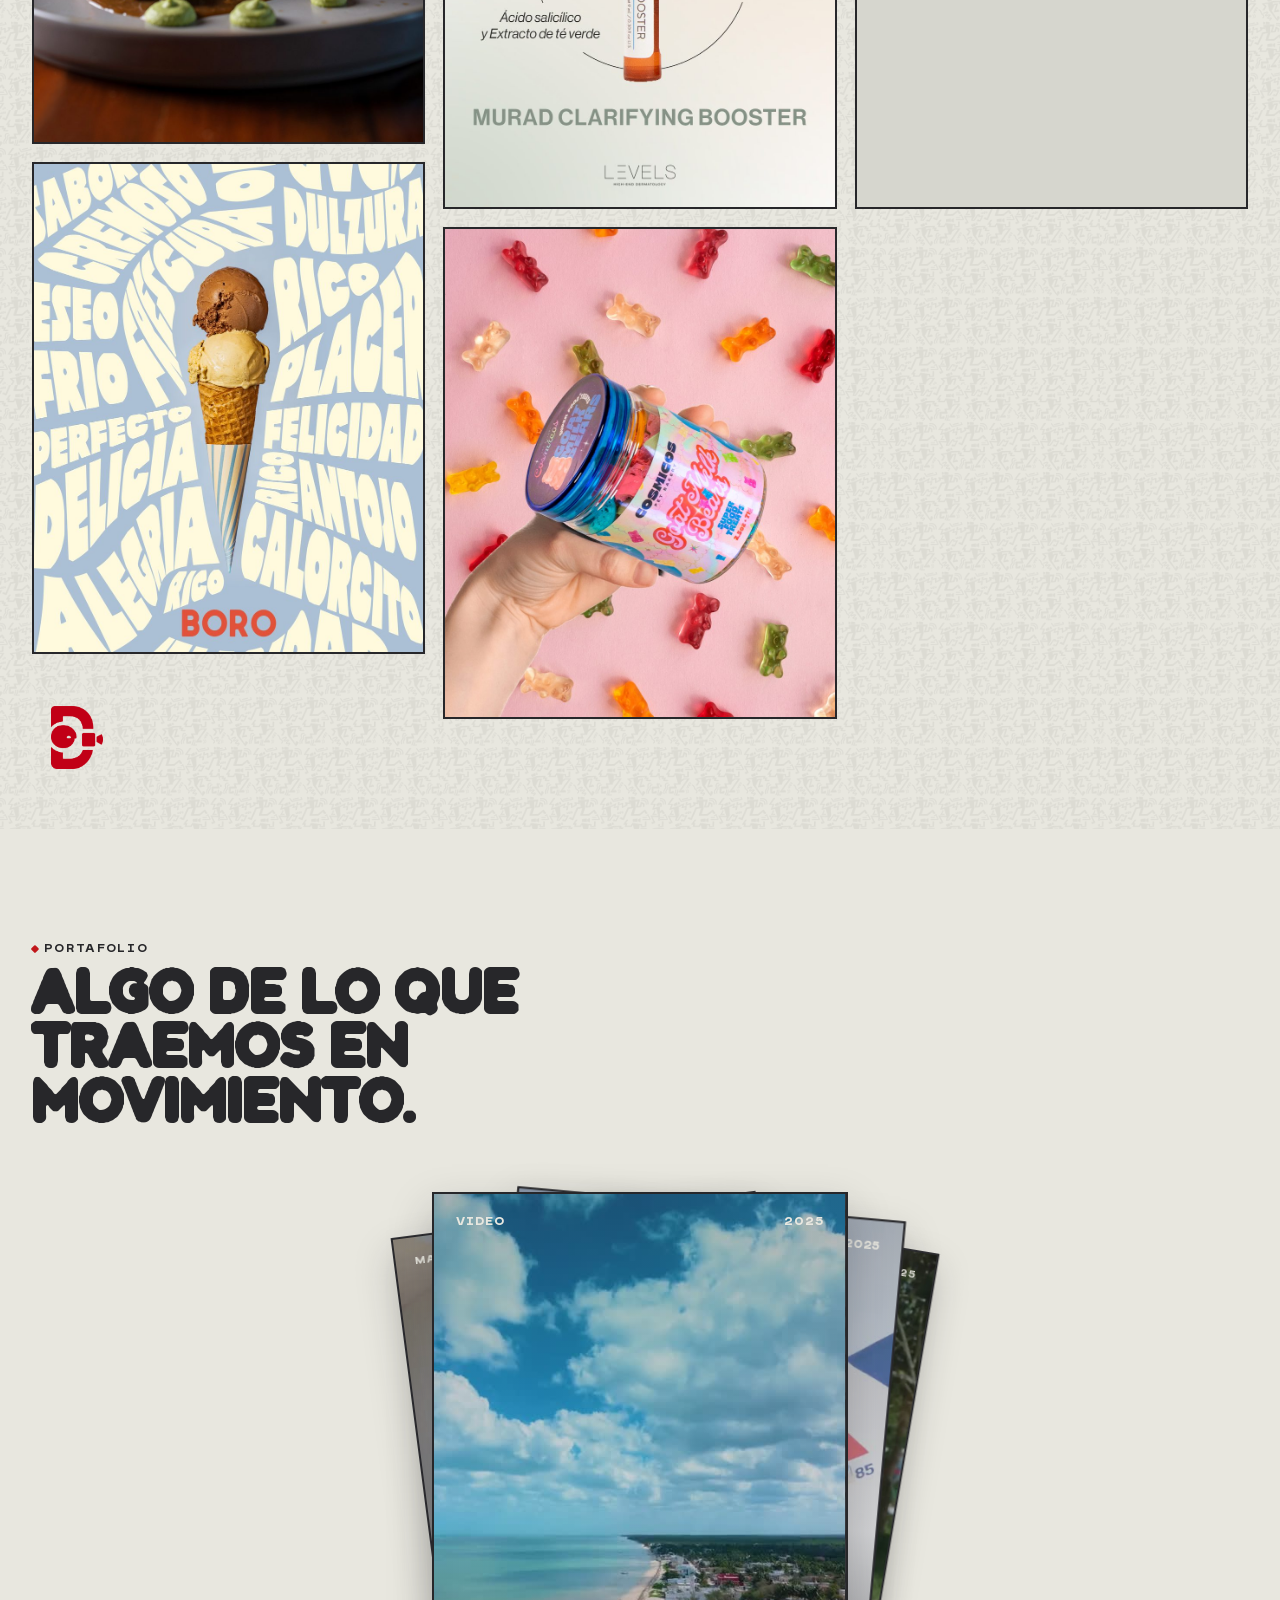
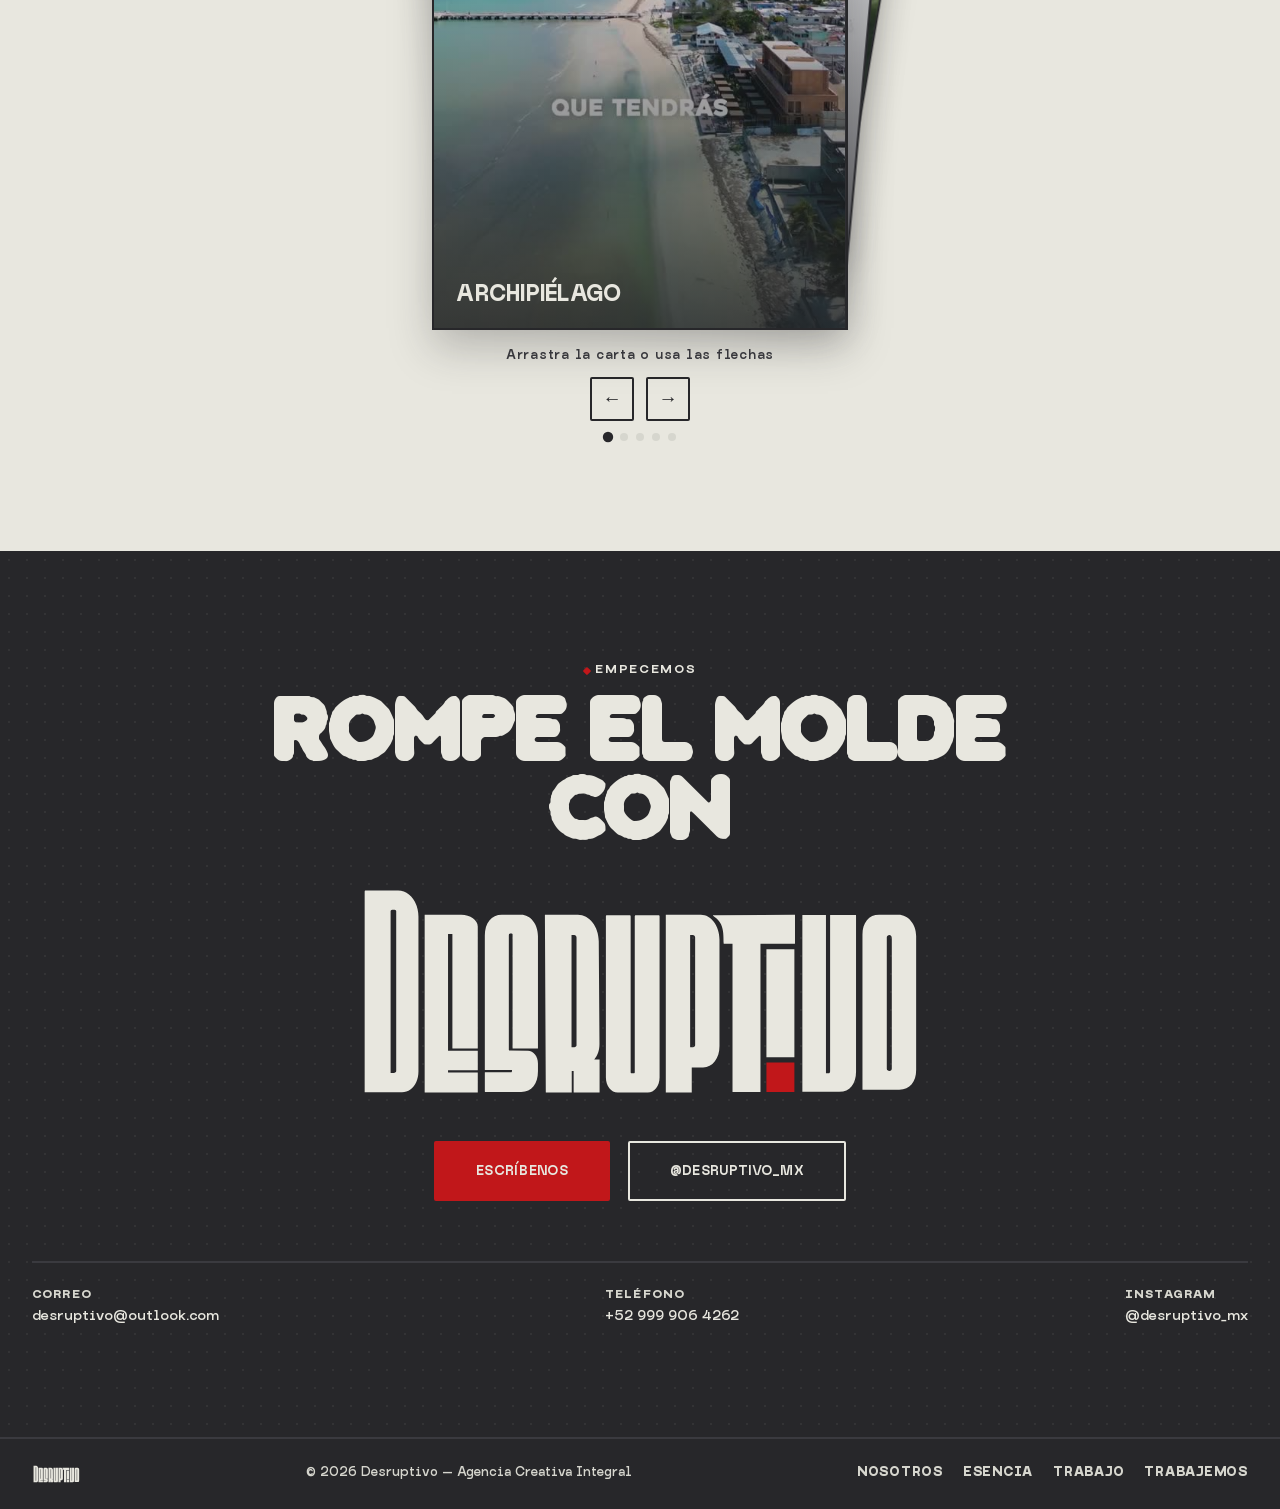
==== commit b6c0f196: "Numeros: 'Marcas transformadas' -> 'Marcas trabajadas' En la tarjeta de la home y en la ficha tecnic" ====
--- a/index.html
+++ b/index.html
@@ -1246,7 +1246,7 @@
       <div class="stat-item reveal">
         <div class="stat-card">
           <span class="stat-number"><span class="stat-number-glitch" data-text="30+">30+</span></span>
-          <span class="stat-label">Marcas transformadas</span>
+          <span class="stat-label">Marcas trabajadas</span>
         </div>
       </div>
       <div class="stat-item reveal">
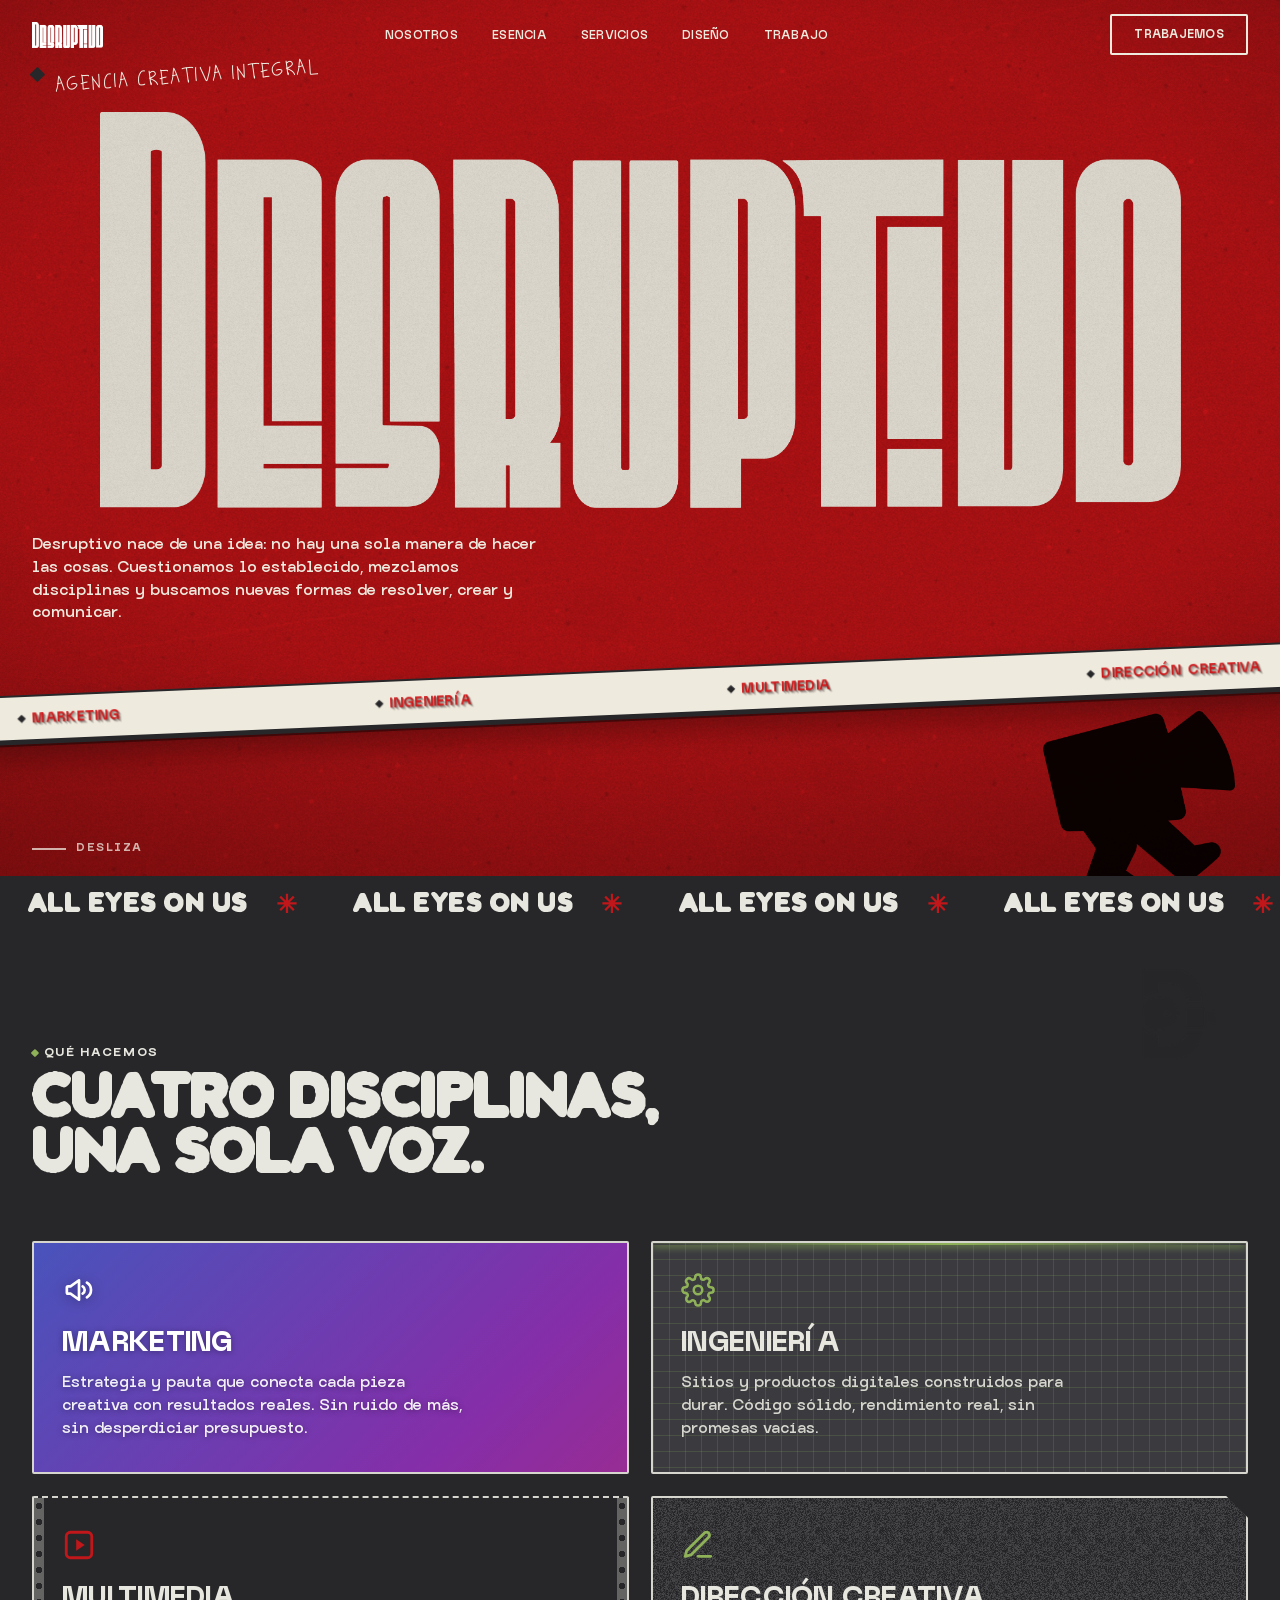
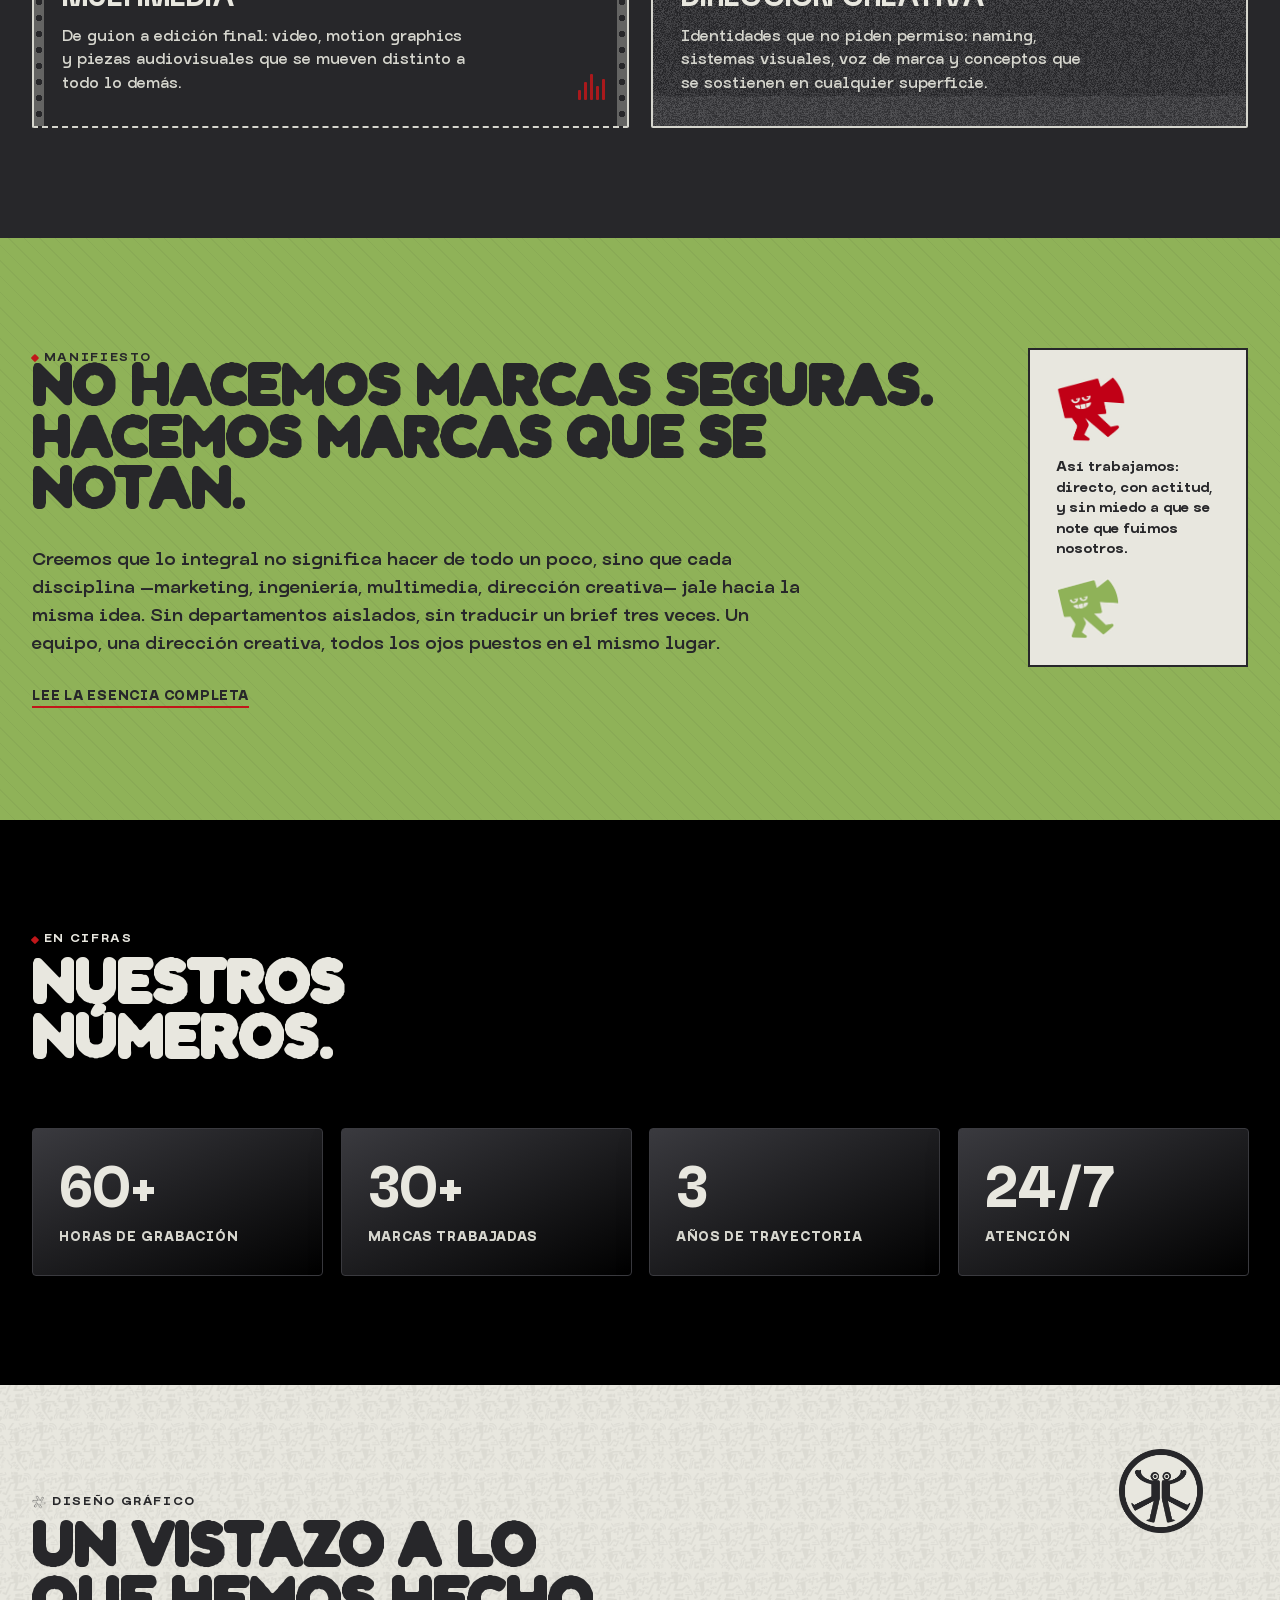
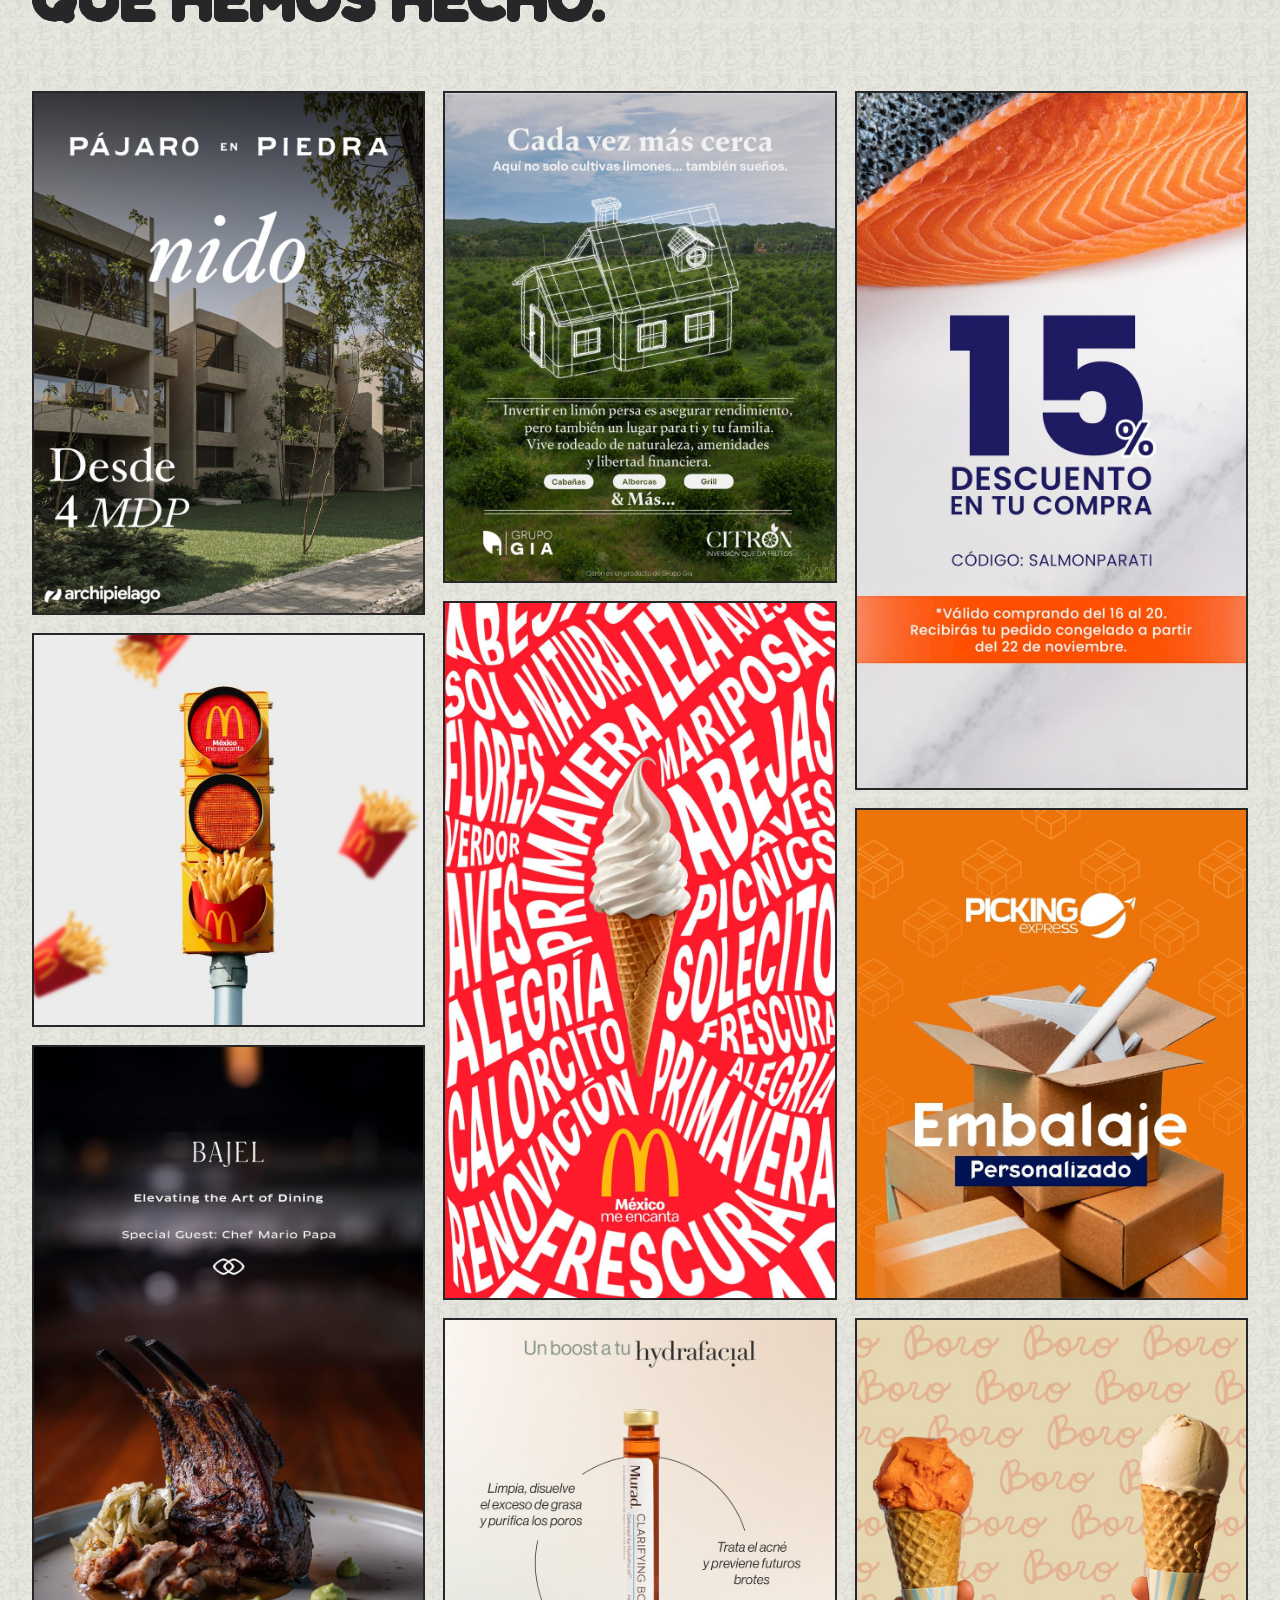
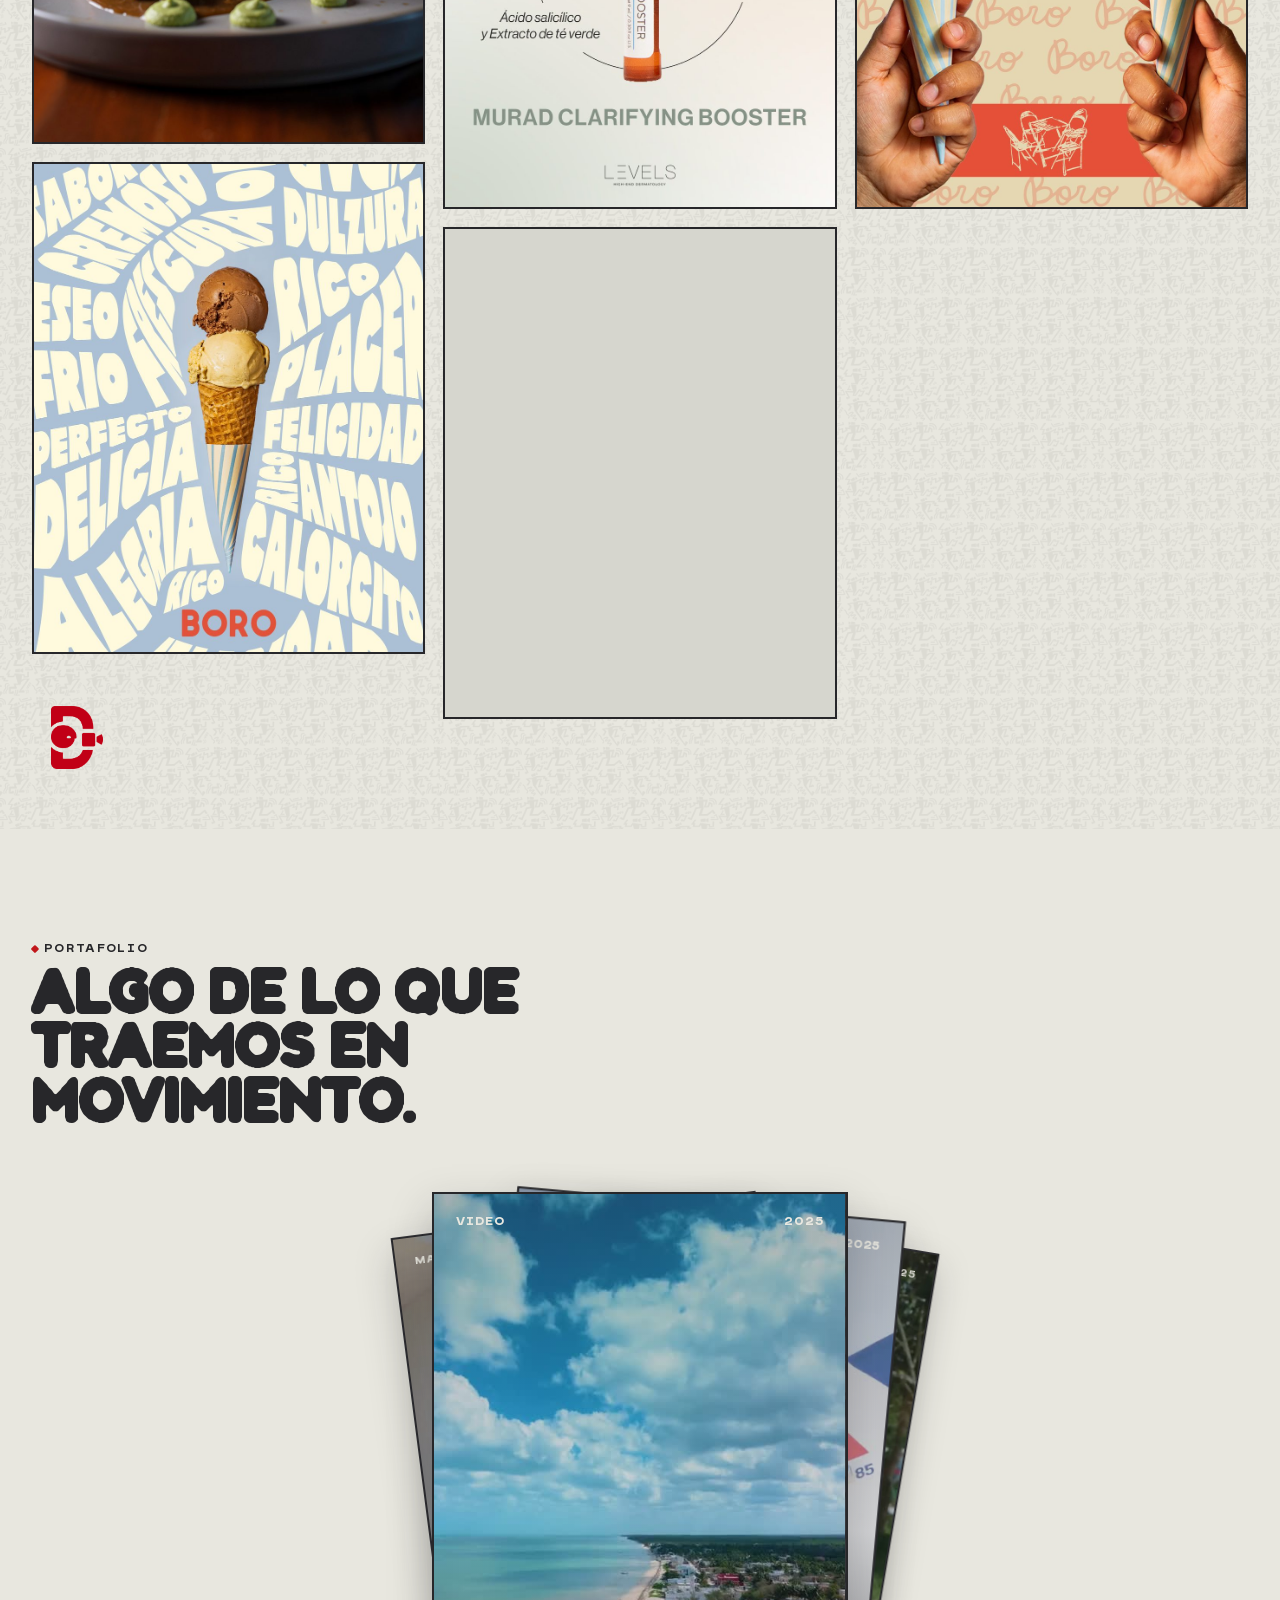
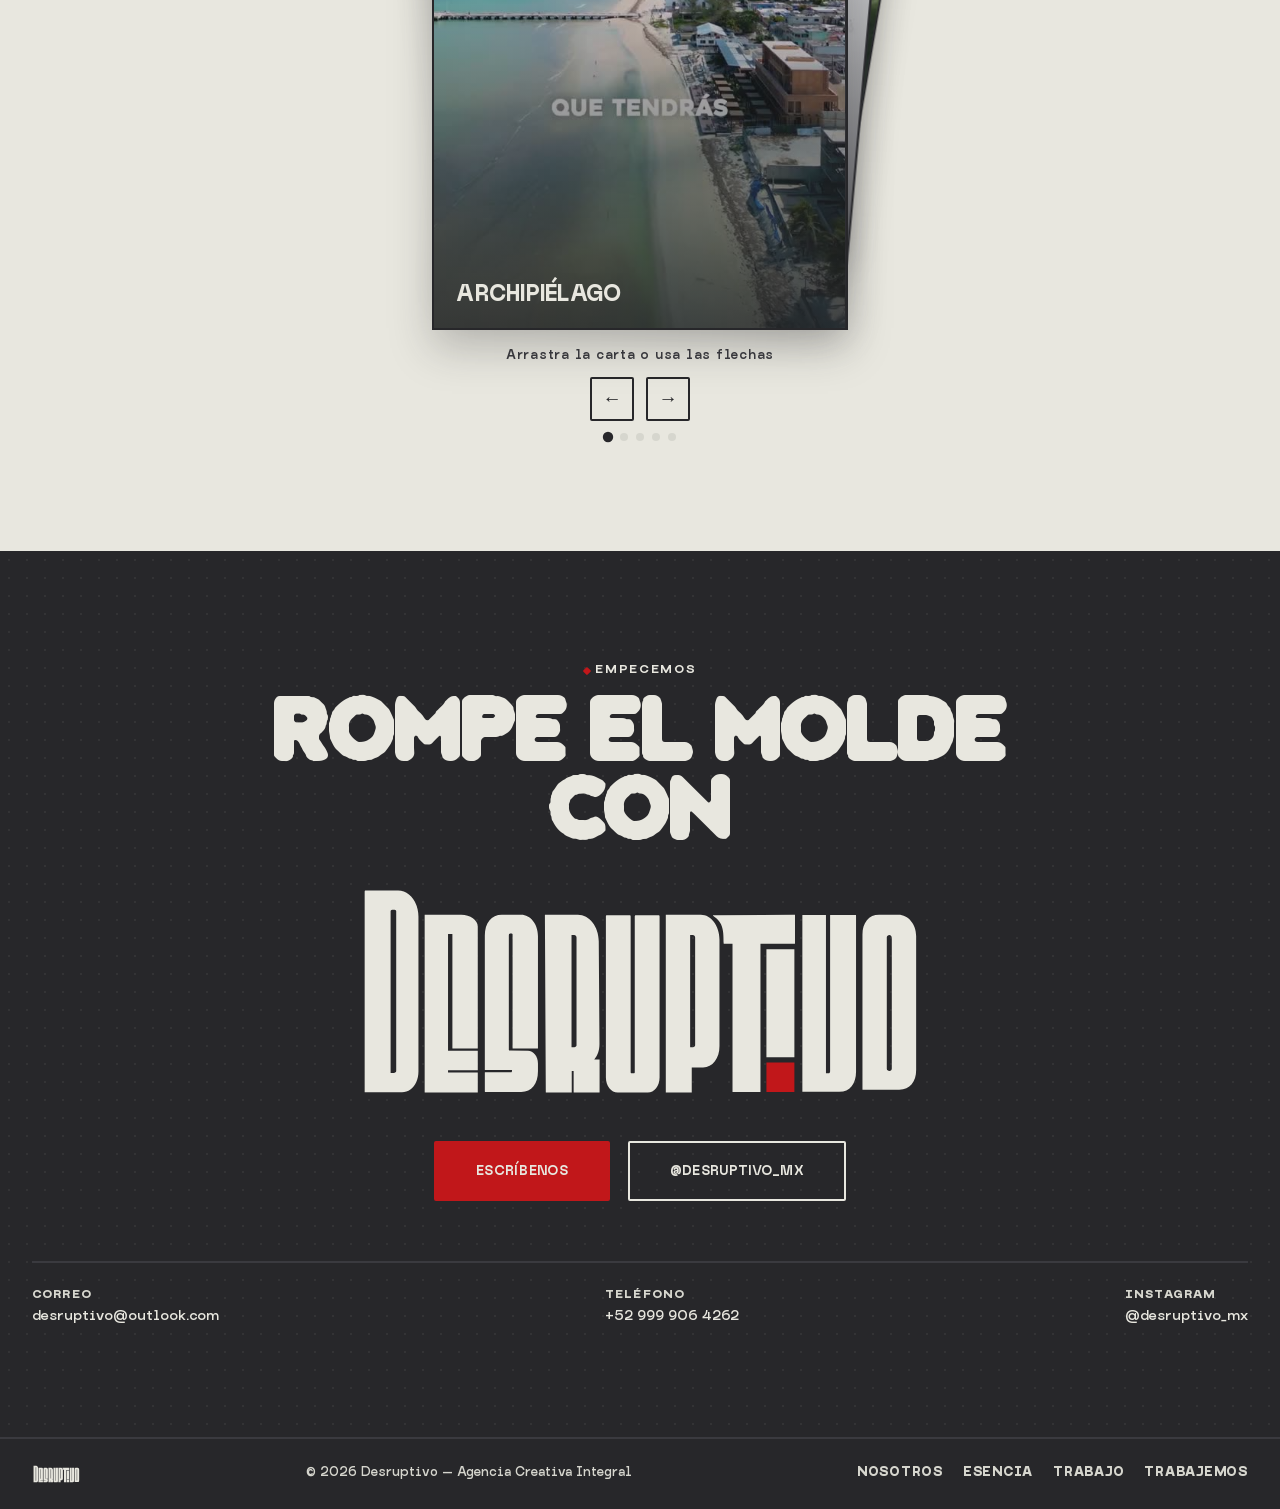
==== commit 0a5641ca: "Favicon: la mascota no se leia a 16px, se rehizo el juego de iconos El favicon apuntaba a img/mascot" ====
--- a/index.html
+++ b/index.html
@@ -10,8 +10,10 @@
 <link rel="canonical" href="https://desruptivomx-sketch.github.io/desruptivo-web/">
 
 <!-- Favicon -->
-<link rel="icon" type="image/png" href="img/mascota-desruptivo.png">
-<link rel="apple-touch-icon" href="img/mascota-desruptivo.png">
+<link rel="icon" href="favicon.ico" sizes="any">
+<link rel="icon" type="image/png" sizes="32x32" href="img/favicon-32.png">
+<link rel="apple-touch-icon" sizes="180x180" href="img/favicon-180.png">
+<link rel="manifest" href="site.webmanifest">
 
 <!-- Open Graph / vista previa al compartir el enlace -->
 <meta property="og:type" content="website">
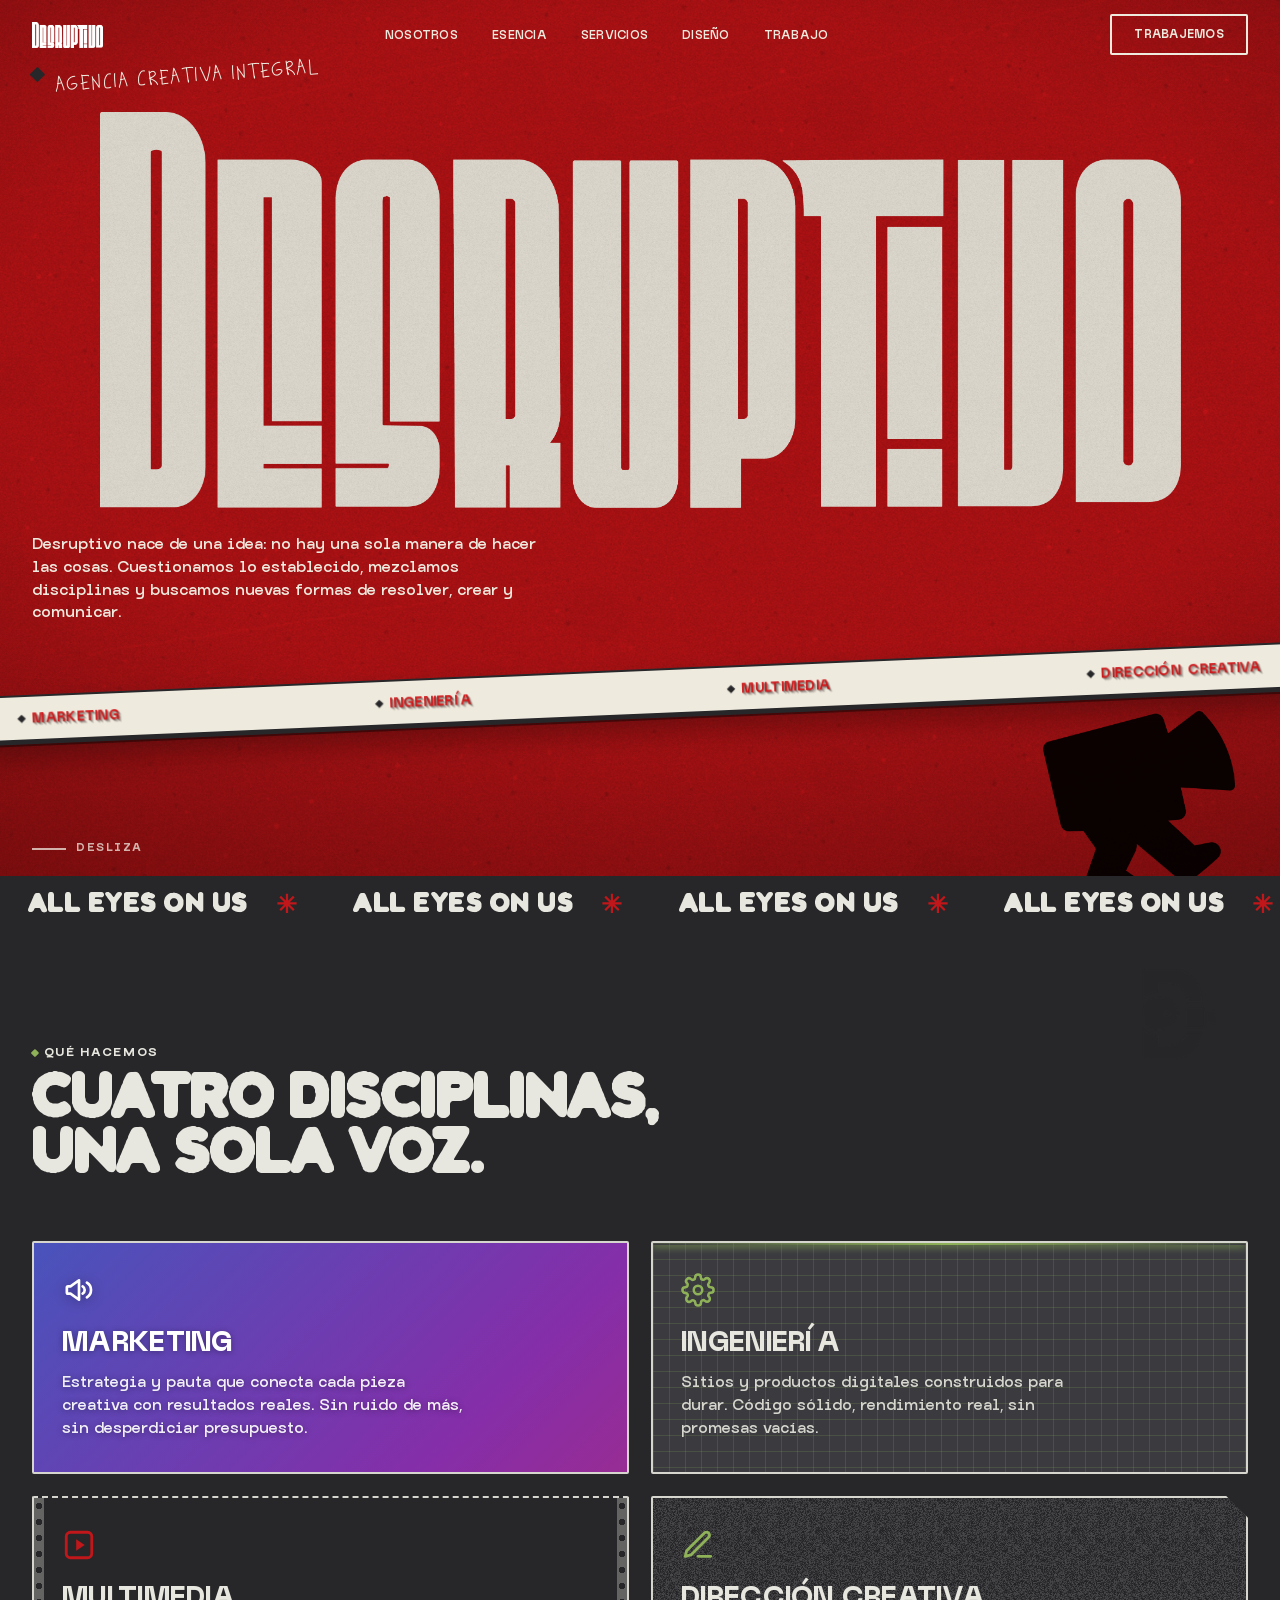
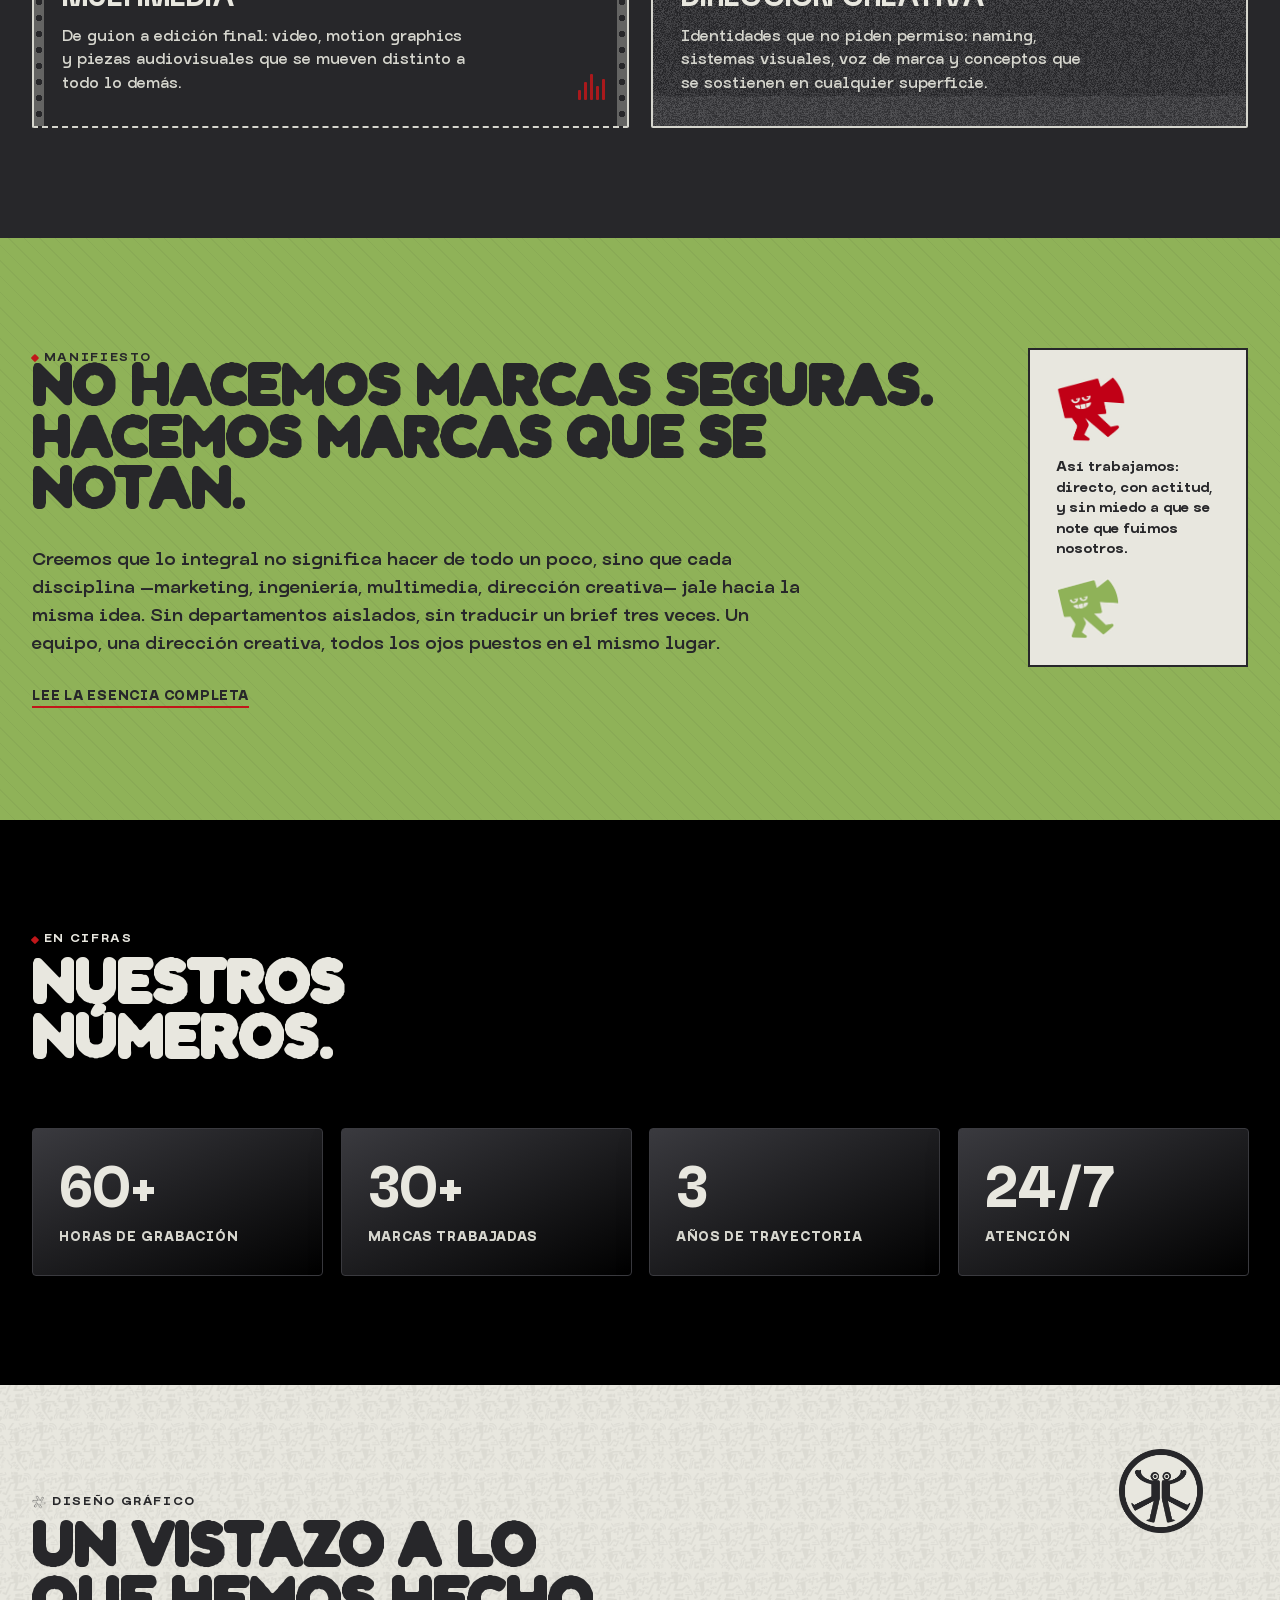
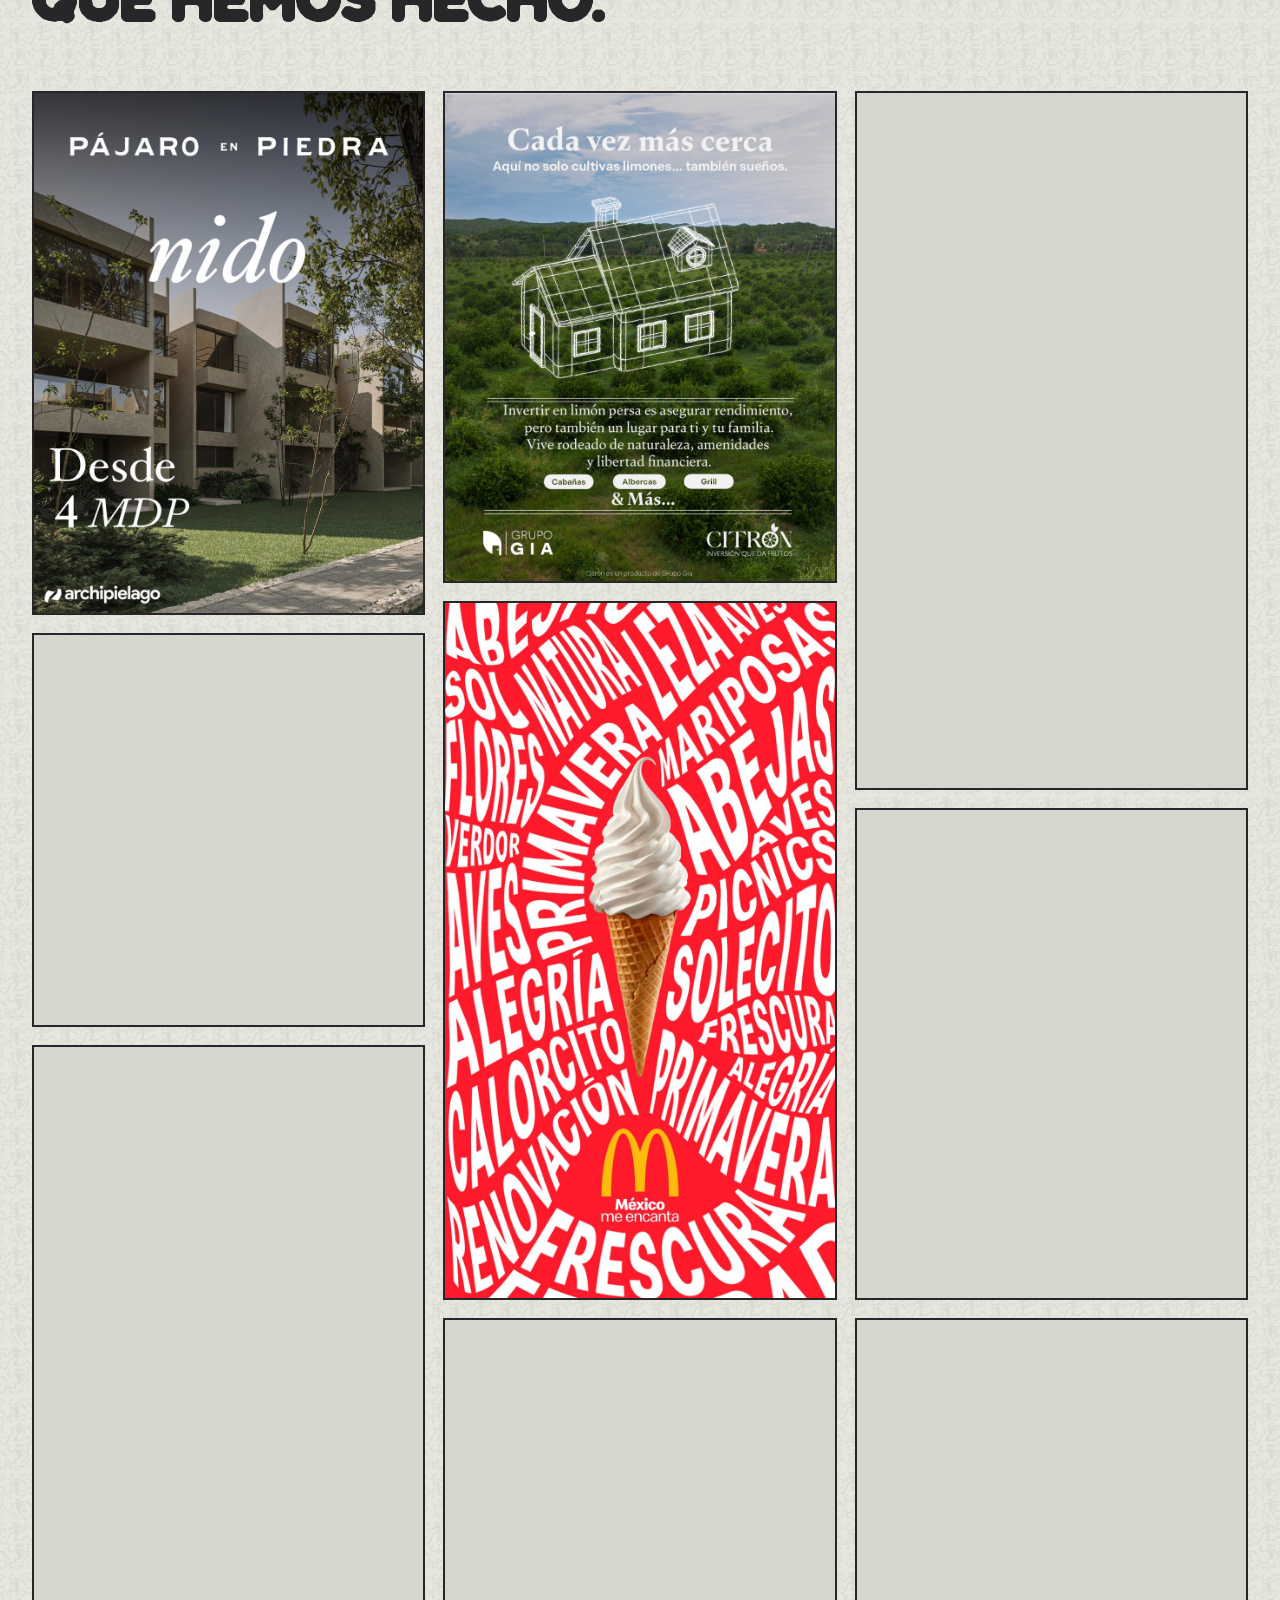
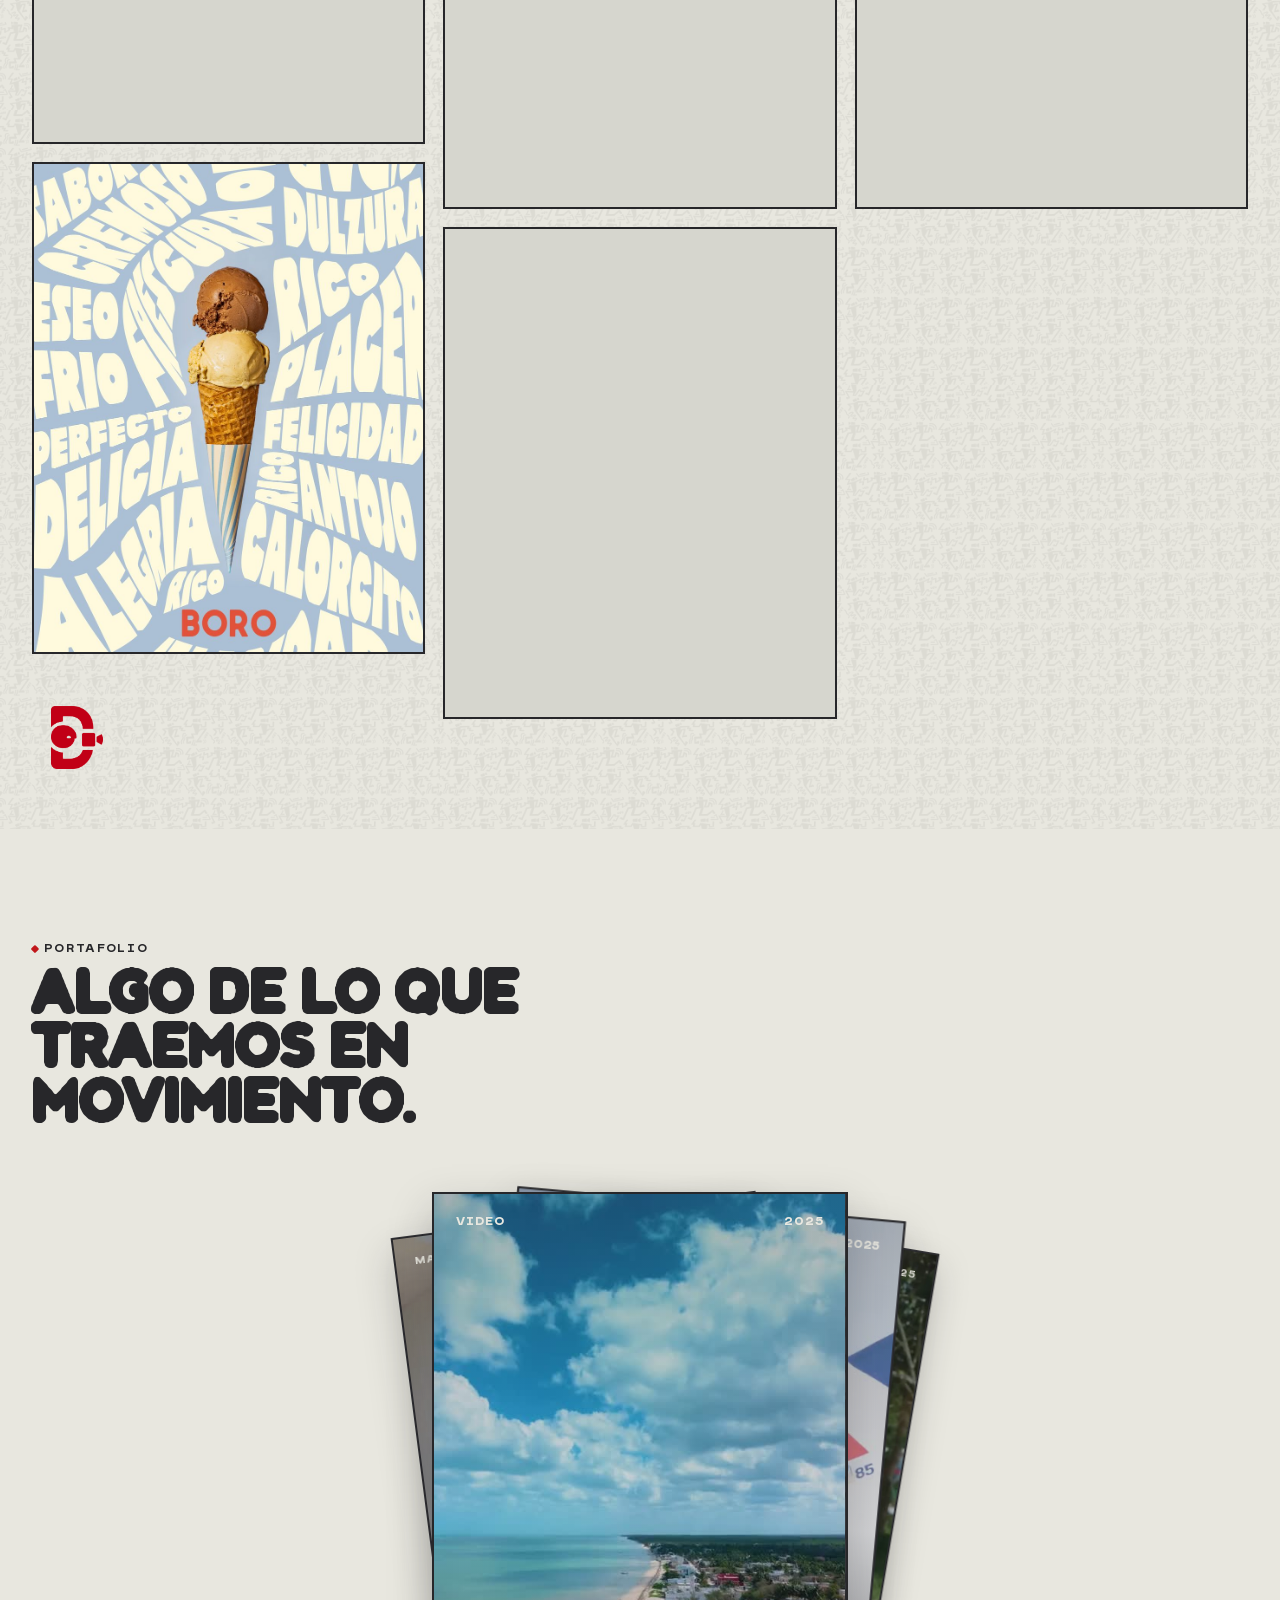
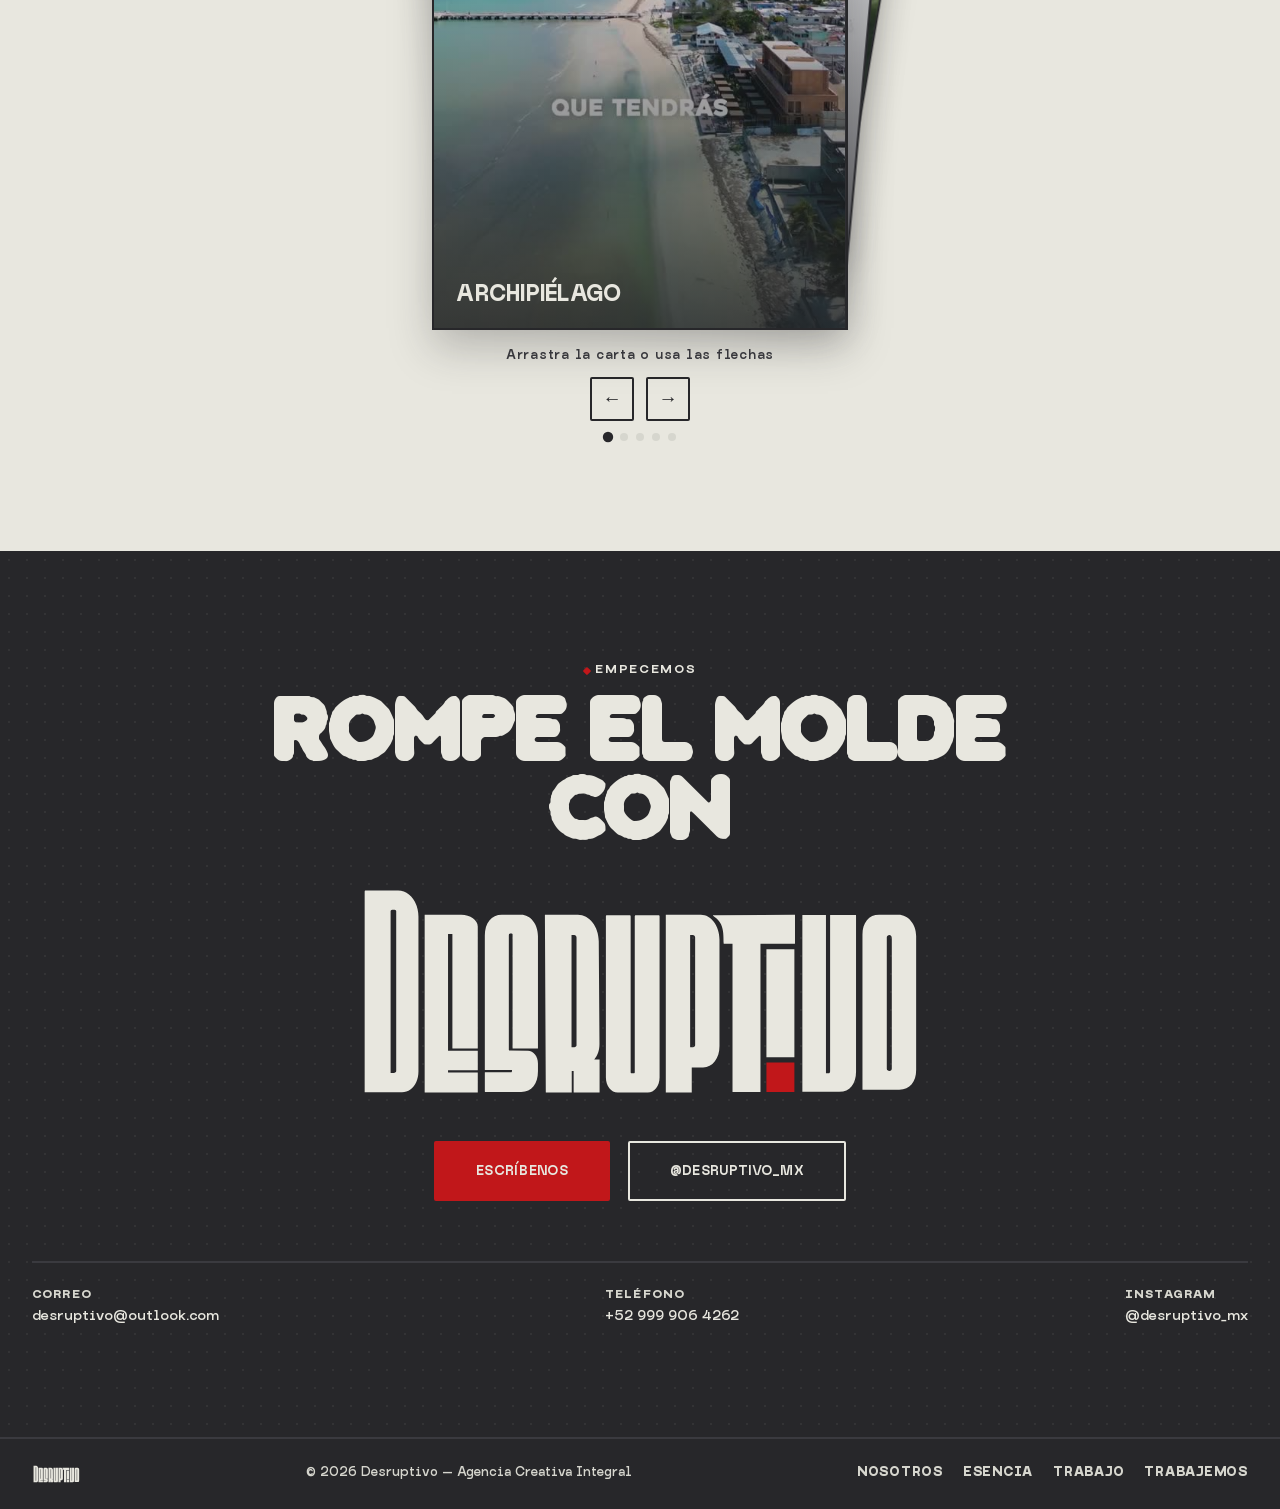
==== commit c175b281: "Corregir cliente: Mitica -> Industrias Carrera El video promocional estaba atribuido a Mitica. El cl" ====
--- a/index.html
+++ b/index.html
@@ -1343,7 +1343,7 @@
         <div class="wc-overlay"></div>
         <div class="wc-content">
           <div class="wc-top"><span>Multimedia</span><span>2025</span></div>
-          <h3>Mítica</h3>
+          <h3>Industrias Carrera</h3>
         </div>
       </div>
       <div class="work-card reveal">
